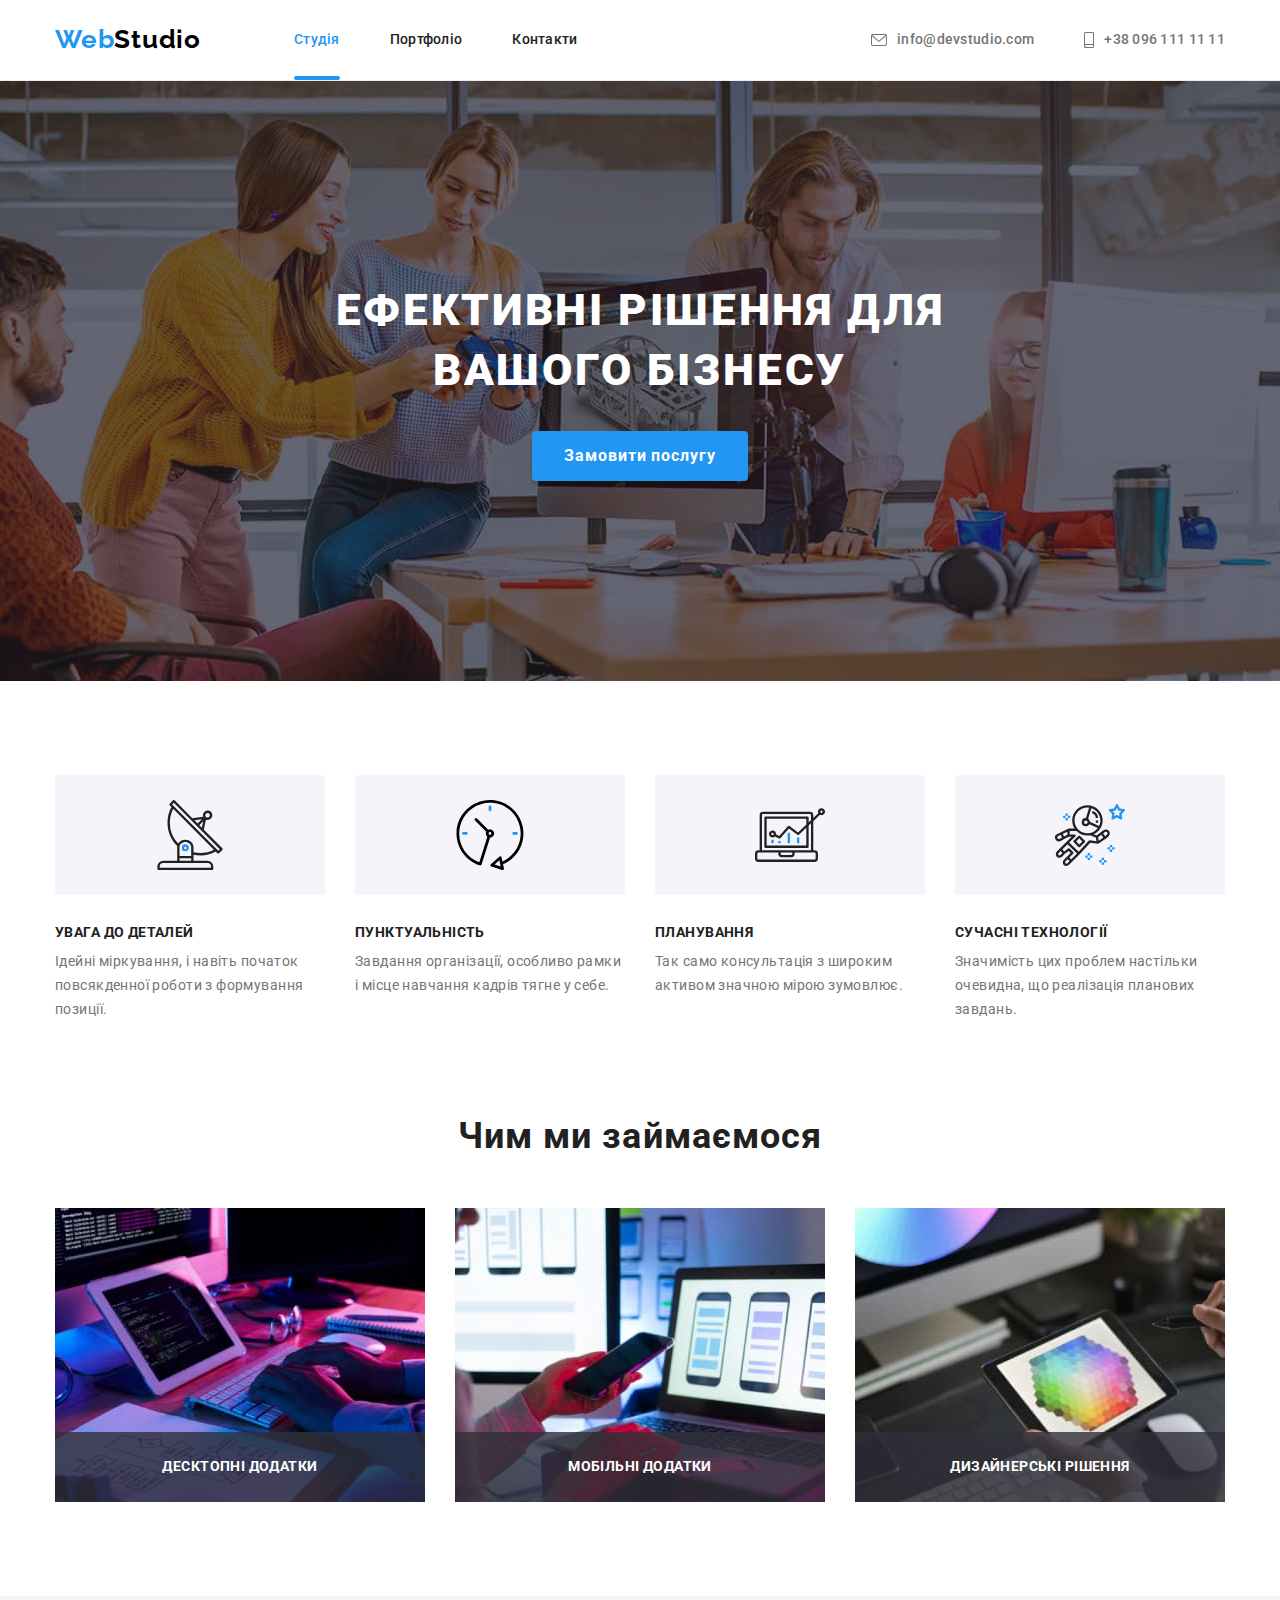
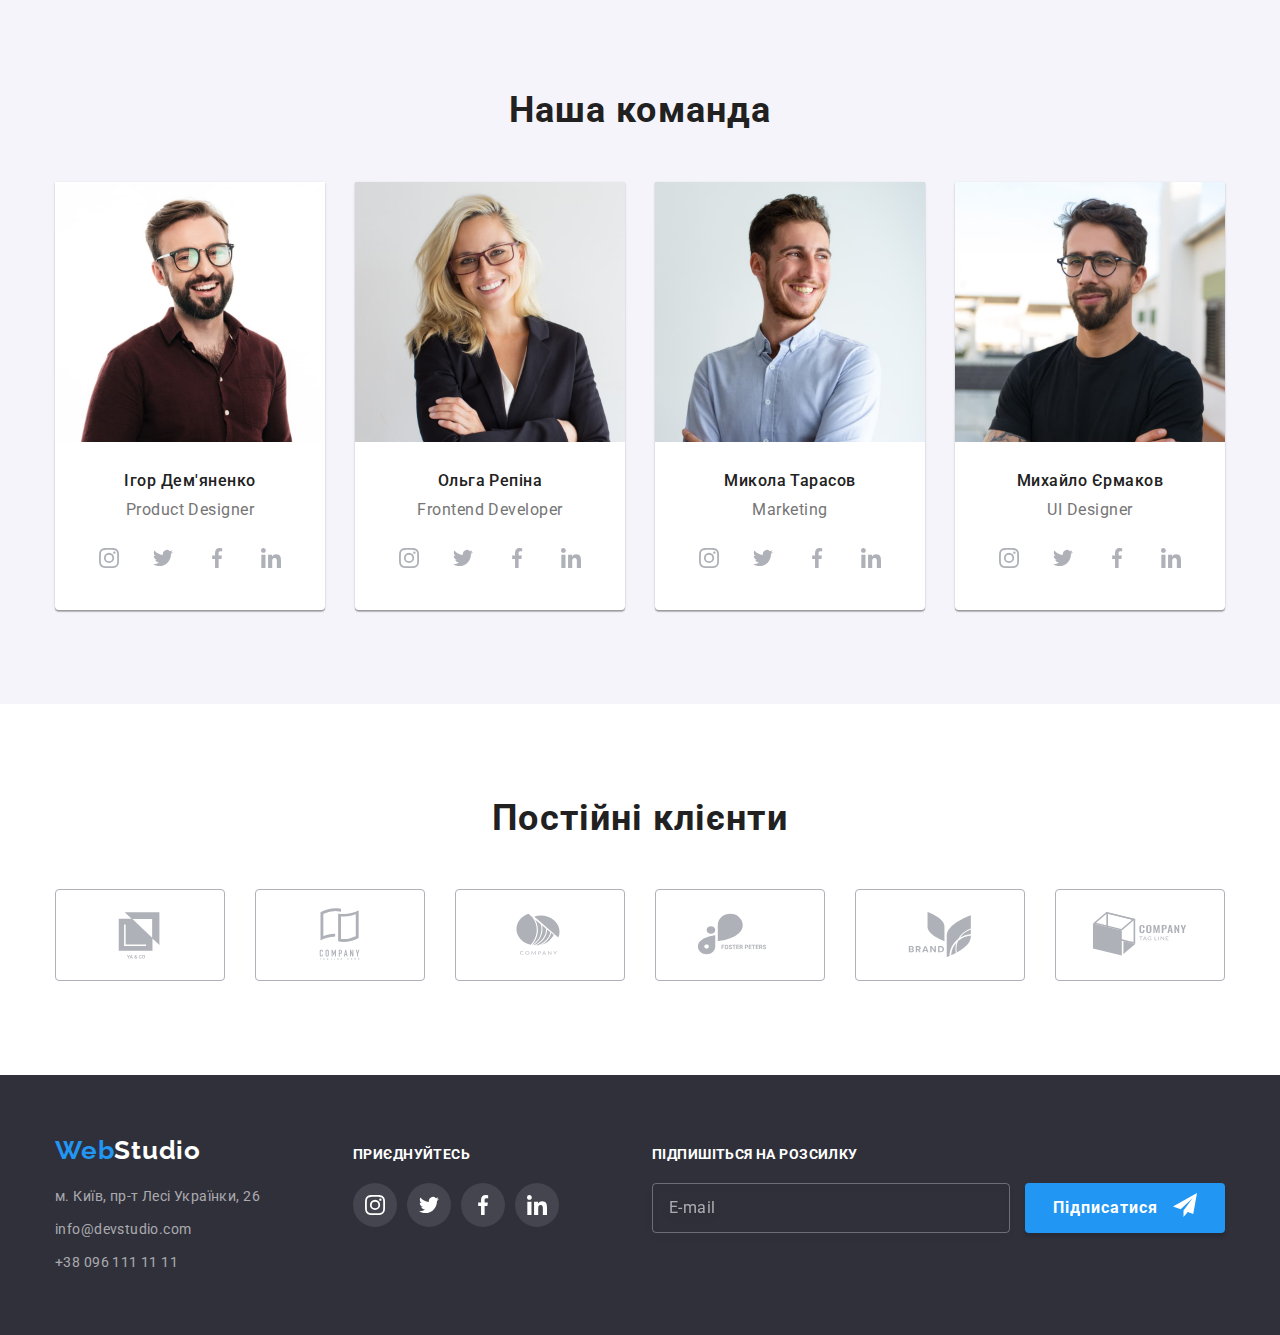
==== index.html @ 22331505 "Initial commit" ====
<!DOCTYPE html>
<html lang="uk">
  <head>
    <meta charset="UTF-8" />
    <meta http-equiv="X-UA-Compatible" content="IE=edge" />
    <meta name="viewport" content="width=device-width, initial-scale=1.0" />
    <meta name="dedescription" content="Разработка сайтов любой сложности"/>
    <title> WebStudio </title>
    <link rel="preconnect" href="https://fonts.googleapis.com">
    <link rel="preconnect" href="https://fonts.gstatic.com" crossorigin>
    <link href="https://fonts.googleapis.com/css2?family=Raleway:wght@700&family=Roboto:wght@400;500;700;900&display=swap"
        rel="stylesheet">
    <link rel="stylesheet" href="https://cdnjs.cloudflare.com/ajax/libs/modern-normalize/1.1.0/modern-normalize.min.css">    
    <link href="./css/main.min.css" rel="stylesheet"/>
  </head>
  <body>
    
    <!--Шапка-->

    <header class="header">
        <div class="container container__header">
            <nav>
                <!--Лого-->

                <a class="logo" href="index.html" lang="en"> <span class="logo__accent">Web</span>Studio</a>

                <!--Основная навигация-->

                <ul class="site-nav">
                    <li class="site-nav__item">                        
                        <a class="site-nav__link site-nav__link--current" href="index.html">Студія</a>                    
                    </li>
                    <li class="site-nav__item"><a class="site-nav__link" href="./portfolio.html">Портфоліо</a></li>
                    <li class="site-nav__item"><a class="site-nav__link" href="#contacts">Контакти</a></li>
                </ul>
            </nav>

            <!--Блок контактов-->

            <ul class="contact-nav">
                <li class="contact-nav__item">                    
                    <a class="contact-nav__link" href="mailto:info@devstudio.com" lang="en">
                        <svg class="contact-nav__icon" width="16" height="12">
                            <use href="./img/svg/icons.svg#envelope"></use>
                        </svg>
                        <svg class="contact-nav__icon contact-nav__icon--hidden" width="16" height="12">
                            <use href="./img/svg/icons.svg#envelope"></use>
                        </svg>
                        info@devstudio.com
                    </a>
                </li>
                <li class="contact-nav__item">                    
                    <a class="contact-nav__link" href="tel:+380961111111">
                        <svg class="contact-nav__icon" width="10" height="16">
                            <use href="./img/svg/icons.svg#smartphone"></use>
                        </svg>
                        <svg class="contact-nav__icon contact-nav__icon--hidden" width="10" height="16">
                            <use href="./img/svg/icons.svg#smartphone"></use>
                        </svg>+38 096 111 11 11
                    </a>
                </li>
            </ul>
        </div>           
    </header>

        <!--Основной контент-->

    <main>

        <!--Герой-->

        <section class="section hero">
            <div class="container">
                <h1 class="hero__title">Ефективні рішення для вашого бізнесу</h1>
                <button class="button hero__button" type="button" data-modal-open>Замовити послугу</button>
            </div>
            <div class="backdrop backdrop--hidden" data-modal>
                <div class="modal">
                    <button class="button modal-close-button" type="button" width="11" height="11" data-modal-close>
                        <svg  height="11">
                            <use href="./img/svg/icons.svg#close"></use>
                        </svg>
                    </button>

                     <!-- Форма обратной связи -->

                    <form class="call-back-form">
                        <b class="call-back-form__title">Залиште свої дані, ми вам передзвонимо</b>
                        <label class="call-back-form__label" for="name">Ім'я</label>
                        <div class="call-back-form__field">
                            <input class="call-back-form__input" type="text" name="name" id="name" placeholder=" " autofocus>
                            <svg class="call-back-form__icon" width="18" height="18">
                                <use href="./img/svg/icons.svg#person">
                                </use>
                            </svg>
                        </div>
                        <label class="call-back-form__label" for="phone">Телефон</label>
                        <div class="call-back-form__field">
                            <input class="call-back-form__input" type="tel" name="phone" id="phone" placeholder=" ">
                            <svg class="call-back-form__icon" width="18" height="18">
                                <use href="./img/svg/icons.svg#phone">
                                </use>
                            </svg>
                        </div>
                        <label class="call-back-form__label" for="email">Пошта</label>
                        <div class="call-back-form__field">
                            <input class="call-back-form__input" type="email" name="email" id="email" placeholder=" ">
                            <svg class="call-back-form__icon" width="18" height="18">
                                <use href="./img/svg/icons.svg#email">
                                </use>
                            </svg>
                        </div>
                        <label class="call-back-form__label" for="comment">Коментар</label>
                        <textarea class="call-back-form__input call-back-form__input--comment" name="comment" id="comment" rows="8" placeholder="Введіть текст"></textarea>                                                    
                        <label class="checkbox" for="agree">
                            <input class="checkbox__input--hidden visually-hidden" type="checkbox" name="agree" id="agree" value="agree">
                            <span class="checkbox__input">
                                <svg class="checkbox__icon" width="16" height="15">
                                    <use href="./img/svg/icons.svg#check"></use>
                                </svg>
                            </span>
                            <span>Погоджуюся з розсилкою та приймаю <a class="checkbox__link" href="">Умови договору</a> </span>
                        </label>
                        <button class="button hero__button" type="submit">
                            Відправити
                        </button>
                    </form>                    
                </div>
            </div>
        </section>      

        <!--Особенности-->       
        
        <section class="section">
            <div class="container">
                <h2 class="visually-hidden">Особливості</h2>
                <ul class="differences">                    
                    <li class="differences__item">
                        <div class="differences__icon-box">
                            <svg class="differences__icon" width="70" height="70">
                                <use href="./img/svg/icons.svg#antenna"></use>
                            </svg>
                        </div>
                        <h3 class="differences__title">УВАГА ДО ДЕТАЛЕЙ</h3>
                        <p class="differences__text">Ідейні міркування, і навіть початок повсякденної роботи з формування позиції.</p>
                    </li>                    
                    <li class="differences__item"> 
                        <div class="differences__icon-box">
                            <svg class="differences__icon" width="70" height="70">
                                <use href="./img/svg/icons.svg#clock"></use>
                            </svg>
                        </div>
                        <h3 class="differences__title">ПУНКТУАЛЬНІСТЬ</h3>
                        <p class="differences__text">Завдання організації, особливо рамки і місце навчання кадрів тягне у себе.</p>
                    </li>                    
                    <li class="differences__item">
                        <div class="differences__icon-box">
                            <svg class="differences__icon" width="70" height="70">
                                <use href="./img/svg/icons.svg#diagram"></use>
                            </svg>
                        </div>
                        <h3 class="differences__title">ПЛАНУВАННЯ</h3>
                        <p class="differences__text">Так само консультація з широким активом значною мірою зумовлює.</p>
                    </li>                    
                    <li class="differences__item">
                        <div class="differences__icon-box">
                            <svg class="differences__icon" width="70" height="70">
                                <use href="./img/svg/icons.svg#astronaut"></use>
                            </svg>
                        </div>
                        <h3 class="differences__title">СУЧАСНІ ТЕХНОЛОГІЇ</h3>
                        <p class="differences__text">Значимість цих проблем настільки очевидна, що реалізація планових завдань.</p>
                     </li>
                </ul>
            </div>
        </section>

            <!--Чем занимаемся-->

        <section class="section section--no-padding-top">
            <div class="container">
                <h2 class="section__title">Чим ми займаємося</h2>
                <ul class="activity">
                    <li class="activity__item">
                        <div class="activity__thumb">
                            <h3 class="activity__text">Десктопні додатки</h3>
                        </div>
                        <img src="./img/img_1.jpg" alt="Програмування на планшеті">
                    </li>
                    <li class="activity__item">
                        <div class="activity__thumb">
                            <h3 class="activity__text">Мобільні додатки</h3>
                        </div>
                        <img src="./img/img_2.jpg" alt="Телефон у руці на фоні планшета">
                    </li>
                    <li class="activity__item">
                        <div class="activity__thumb">
                            <h3 class="activity__text">Дизайнерські рішення</h3>
                        </div>
                        <img src="./img/img_3.jpg" alt="Планшет у руках з кольоровою палітрою на екрані">
                     </li>                    
                </ul>
            </div>            
        </section>

        <!--Наша команда--> 

        <section class="section section--main-bg-color">
            <div class="container">
                <h2 class="section__title">Наша команда</h2>
                <ul class="team">
                        <li class="team__card">
                            <img src="./img/product_designer.jpg"
                                alt="Молодой, улыбающийся парень в темнокрасной рубашке с бородой и в очках">
                            <div class="team__content">
                                <h3 class="team__title">Ігор Дем'яненко</h2>
                                    <p class="team__text" lang="en">Product Designer</p>
                                    <ul class="social-links">
                                        <li class="social-links__item">
                                            <a class="social-links__link" href="https://www.instagram.com/"
                                                rel="noopener noreferrer nofollow" target="_blank">
                                                <svg class="social-links__icon" width="20" height="20">
                                                    <use href="./img/svg/icons.svg#instagram"></use>
                                                </svg>
                                            </a>
                                        </li>
                                        <li class="social-links__item">
                                            <a class="social-links__link" href="https://www.twitter.com/" rel="noopener noreferrer nofollow"
                                                target="_blank">
                                                <svg class="social-links__icon" width="20" height="20">
                                                    <use href="./img/svg/icons.svg#twitter"></use>
                                                </svg>
                                            </a>
                                        </li>
                                        <li class="social-links__item">
                                            <a class="social-links__link" href="https://www.facebook.com/"
                                                rel="noopener noreferrer nofollow" target="_blank">
                                                <svg class="social-links__icon" width="20" height="20">
                                                    <use href="./img/svg/icons.svg#facebook"></use>
                                                </svg>
                                            </a>
                                        </li>
                                        <li class="social-links__item">
                                            <a class="social-links__link" href="https://www.linkedin.com/"
                                                rel="noopener noreferrer nofollow" target="_blank">
                                                <svg class="social-links__icon" width="20" height="20">
                                                    <use href="./img/svg/icons.svg#linkedin"></use>
                                                </svg>
                                            </a>
                                        </li>
                                    </ul>
                            </div>
                        </li>
                    
                        <li class="team__card">
                            <img src="./img/frontend_developer.jpg"
                                alt="Молодоая, улыбающияся девушка блондинка в черном пиджаке и в очках">
                            <div class="team__content">
                                <h3 class="team__title">Ольга Репіна</h2>
                                    <p class="team__text" lang="en">Frontend Developer</p>
                                    <ul class="social-links">
                                        <li class="social-links__item">
                                            <a class="social-links__link" href="https://www.instagram.com/"
                                                rel="noopener noreferrer nofollow" target="_blank">
                                                <svg class="social-links__icon" width="20" height="20">
                                                    <use href="./img/svg/icons.svg#instagram"></use>
                                                </svg>
                                            </a>
                                        </li>
                                        <li class="social-links__item">
                                            <a class="social-links__link" href="https://www.twitter.com/" rel="noopener noreferrer nofollow"
                                                target="_blank">
                                                <svg class="social-links__icon" width="20" height="20">
                                                    <use href="./img/svg/icons.svg#twitter"></use>
                                                </svg>
                                            </a>
                                        </li>
                                        <li class="social-links__item">
                                            <a class="social-links__link" href="https://www.facebook.com/"
                                                rel="noopener noreferrer nofollow" target="_blank">
                                                <svg class="social-links__icon" width="20" height="20">
                                                    <use href="./img/svg/icons.svg#facebook"></use>
                                                </svg>
                                            </a>
                                        </li>
                                        <li class="social-links__item">
                                            <a class="social-links__link" href="https://www.linkedin.com/"
                                                rel="noopener noreferrer nofollow" target="_blank">
                                                <svg class="social-links__icon" width="20" height="20">
                                                    <use href="./img/svg/icons.svg#linkedin"></use>
                                                </svg>
                                            </a>
                                        </li>
                                    </ul>
                            </div>
                        </li>
                    
                        <li class="team__card">
                            <img src="./img/marketing.jpg" alt="Молодой, улыбающийся парень в белой рубашке">
                            <div class="team__content">
                                <h3 class="team__title">Микола Тарасов</h2>
                                    <p class="team__text" lang="en">Marketing</p>
                                    <ul class="social-links">
                                        <li class="social-links__item">
                                            <a class="social-links__link" href="https://www.instagram.com/"
                                                rel="noopener noreferrer nofollow" target="_blank">
                                                <svg class="social-links__icon" width="20" height="20">
                                                    <use href="./img/svg/icons.svg#instagram"></use>
                                                </svg>
                                            </a>
                                        </li>
                                        <li class="social-links__item">
                                            <a class="social-links__link" href="https://www.twitter.com/" rel="noopener noreferrer nofollow"
                                                target="_blank">
                                                <svg class="social-links__icon" width="20" height="20">
                                                    <use href="./img/svg/icons.svg#twitter"></use>
                                                </svg>
                                            </a>
                                        </li>
                                        <li class="social-links__item">
                                            <a class="social-links__link" href="https://www.facebook.com/"
                                                rel="noopener noreferrer nofollow" target="_blank">
                                                <svg class="social-links__icon" width="20" height="20">
                                                    <use href="./img/svg/icons.svg#facebook"></use>
                                                </svg>
                                            </a>
                                        </li>
                                        <li class="social-links__item">
                                            <a class="social-links__link" href="https://www.linkedin.com/"
                                                rel="noopener noreferrer nofollow" target="_blank">
                                                <svg class="social-links__icon" width="20" height="20">
                                                    <use href="./img/svg/icons.svg#linkedin"></use>
                                                </svg>
                                            </a>
                                        </li>
                                    </ul>
                            </div>
                        </li>
                    
                        <li class="team__card">
                            <img src="./img/ui_designer.jpg" alt="Молодой парень в черной футболке с бородой и в очках">
                            <div class="team__content">
                                <h3 class="team__title">Михайло Єрмаков</h2>
                                    <p class="team__text" lang="en">UI Designer</p>
                                    <ul class="social-links">
                                        <li class="social-links__item">
                                            <a class="social-links__link" href="https://www.instagram.com/"
                                                rel="noopener noreferrer nofollow" target="_blank">
                                                <svg class="social-links__icon" width="20" height="20">
                                                    <use href="./img/svg/icons.svg#instagram"></use>
                                                </svg>
                                            </a>
                                        </li>
                                        <li class="social-links__item">
                                            <a class="social-links__link" href="https://www.twitter.com/" rel="noopener noreferrer nofollow"
                                                target="_blank">
                                                <svg class="social-links__icon" width="20" height="20">
                                                    <use href="./img/svg/icons.svg#twitter"></use>
                                                </svg>
                                            </a>
                                        </li>
                                        <li class="social-links__item">
                                            <a class="social-links__link" href="https://www.facebook.com/"
                                                rel="noopener noreferrer nofollow" target="_blank">
                                                <svg class="social-links__icon" width="20" height="20">
                                                    <use href="./img/svg/icons.svg#facebook"></use>
                                                </svg>
                                            </a>
                                        </li>
                                        <li class="social-links__item">
                                            <a class="social-links__link" href="https://www.linkedin.com/"
                                                rel="noopener noreferrer nofollow" target="_blank">
                                                <svg class="social-links__icon" width="20" height="20">
                                                    <use href="./img/svg/icons.svg#linkedin"></use>
                                                </svg>
                                            </a>
                                        </li>
                                    </ul>
                            </div>
                        </li>
                    </ul>                               
            </div>            
        </section>
    </main>

    <!-- Постоянные клиенты -->

    <section class="section">
        <div class="container">
            <h2 class="section__title">Постійні клієнти</h2>
            <ul class="customers">
                    <li class="customers__item">
                        <a class="customers__link" href="https://www.google.com" rel="noopener noreferrer nofollow" target="_blank">
                            <svg class="customers__logo">
                                <use href="./img/svg/icons.svg#client-logo-1"></use>
                            </svg>
                        </a>
                    </li>
                    <li class="customers__item">
                        <a class="customers__link" href="https://www.google.com" rel="noopener noreferrer nofollow" target="_blank">
                            <svg class="customers__logo">
                                <use href="./img/svg/icons.svg#client-logo-2"></use>
                            </svg>
                        </a>
                    </li>
                    <li class="customers__item">
                        <a class="customers__link" href="https://www.google.com" rel="noopener noreferrer nofollow" target="_blank">
                            <svg class="customers__logo">
                                <use href="./img/svg/icons.svg#client-logo-3"></use>
                            </svg>
                        </a>
                    </li>
                    <li class="customers__item">
                        <a class="customers__link" href="https://www.google.com" rel="noopener noreferrer nofollow" target="_blank">
                            <svg class="customers__logo">
                                <use href="./img/svg/icons.svg#client-logo-4"></use>
                            </svg>
                        </a>
                    </li>
                    <li class="customers__item">
                        <a class="customers__link" href="https://www.google.com" rel="noopener noreferrer nofollow" target="_blank">
                            <svg class="customers__logo">
                                <use href="./img/svg/icons.svg#client-logo-5"></use>
                            </svg>
                        </a>
                    </li>
                    <li class="customers__item">
                        <a class="customers__link" href="https://www.google.com" rel="noopener noreferrer nofollow" target="_blank">
                            <svg class="customers__logo">
                                <use href="./img/svg/icons.svg#client-logo-6"></use>
                            </svg>
                        </a>
                    </li>
                </ul>            
        </div>
    </section>

        <!--Подвал-->

    <footer class="footer">
        <div class="container container__footer">
            <div class="footer__contacts">
                <!--Лого-->
    
                <a class="logo logo--for-footer" href="index.html"><span class="logo__accent">Web</span>Studio</a>
    
                <!--Контакты-->
    
                <address class="adress">
                    <ul id="contacts" class="adress__list">
                        <li class="adress__item"><a class="adress__text" href="https://goo.gl/maps/bL18XimWbJK8uWrq5"
                                rel="noopener noreferrer nofollow" target="_blank">м. Київ, пр-т Лесі Українки, 26</a></li>
                        <li class="adress__item"><a class="adress__text"
                                href="mailto:info@devstudio.com">info@devstudio.com</a></li>
                        <li class="adress__item"><a class="adress__text" href="tel:+380961111111">+38 096 111 11 11</a>
                        </li>
                    </ul>
                </address>
            </div>
            <div class="join">
                <h3 class="join__title">приєднуйтесь</h3>                
                <ul class="social-links social-links--for-footer">
                    <li class="social-links__item social-links__item--for-footer">
                        <a class="social-links__link social-links__link--for-footer" href="https://www.instagram.com/"
                            rel="noopener noreferrer nofollow" target="_blank">
                            <svg class="social-links__icon social-links__icon--for-footer" width="20" height="20">
                                <use href="./img/svg/icons.svg#instagram"></use>
                            </svg>
                        </a>
                    </li>
                    <li class="social-links__item social-links__item--for-footer">
                        <a class="social-links__link social-links__link--for-footer" href="https://www.twitter.com/"
                            rel="noopener noreferrer nofollow" target="_blank">
                            <svg class="social-links__icon social-links__icon--for-footer" width="20" height="20">
                                <use href="./img/svg/icons.svg#twitter"></use>
                            </svg>
                        </a>
                    </li>
                    <li class="social-links__item social-links__item--for-footer">
                        <a class="social-links__link social-links__link--for-footer" href="https://www.facebook.com/"
                            rel="noopener noreferrer nofollow" target="_blank">
                            <svg class="social-links__icon social-links__icon--for-footer" width="20" height="20">
                                <use href="./img/svg/icons.svg#facebook"></use>
                            </svg>
                        </a>
                    </li>
                    <li class="social-links__item social-links__item--for-footer">
                        <a class="social-links__link social-links__link--for-footer" href="https://www.linkedin.com/"
                            rel="noopener noreferrer nofollow" target="_blank">
                            <svg class="social-links__icon social-links__icon--for-footer" width="20" height="20">
                                <use href="./img/svg/icons.svg#linkedin"></use>
                            </svg>
                        </a>
                    </li>
                </ul>
            </div>
            <div class="subscription">
                <form class="subscription__form">
                    <label class="subscription__label" for="subscription-email">
                        <h3 class="subscription__title">Підпишіться на розсилку</h3>
                    </label>
                    <input class="subscription__input" type="email" name="subscription-email" id="subscription-email"
                        placeholder="E-mail">
                    <button class="button subscription__button" type="submit">                      
                        Підписатися
                        <svg class="subscription__button__icon" width="24" height="24">
                            <use href="./img/svg/icons.svg#send"></use>
                        </svg>
                        <svg class="subscription__button__icon subscription__button__icon--hidden" width="24" height="24">
                            <use href="./img/svg/icons.svg#send"></use>
                        </svg>
                    </button>
                </form>
            </div>
        </div>
    </footer>
    <script src="./js/modal.js"></script>
  </body>
</html>
---- css/main.min.css ----
.visually-hidden{position:absolute;width:1px;height:1px;margin:-1px;border:0;padding:0;white-space:nowrap;-webkit-clip-path:inset(100%);clip-path:inset(100%);clip:rect(0 0 0 0);overflow:hidden}ul{margin:0;padding:0;list-style:none}a{text-decoration:none}h1,h2,h3,p{margin:0}img{display:block;max-width:100%;height:auto}body{color:#757575;background-color:#fff;font-family:"Roboto","Helvetica","Arial",sans-serif;font-size:14px}.container{margin-left:auto;margin-right:auto;padding-left:15px;padding-right:15px;width:1200px}.container__header{display:-webkit-box;display:-ms-flexbox;display:flex;-webkit-box-align:center;-ms-flex-align:center;align-items:center}.container__footer{display:-webkit-box;display:-ms-flexbox;display:flex;-webkit-box-align:baseline;-ms-flex-align:baseline;align-items:baseline}.section{max-width:1600px;margin-left:auto;margin-right:auto;padding-top:94px;padding-bottom:94px}.section--no-padding-top{padding-top:0px}.section--main-bg-color{background-color:#f5f4fa}.section__title{color:#212121;font-weight:700;font-size:36px;line-height:1.16;letter-spacing:.03em;text-align:center;margin-bottom:50px}.logo{display:block;padding-top:24px;padding-bottom:25px;color:#000;font-family:"Raleway";font-weight:700;font-size:26px;line-height:1.19;letter-spacing:.03em;text-decoration:none}.logo__accent{color:#2196f3}.logo--for-footer{color:#fff;line-height:normal;padding-top:0px;padding-bottom:0px}.social-links{display:-webkit-box;display:-ms-flexbox;display:flex;-webkit-box-align:center;-ms-flex-align:center;align-items:center;-webkit-box-pack:center;-ms-flex-pack:center;justify-content:center}.social-links--for-footer{margin-top:20px;padding:0}.social-links__item:not(:last-child){margin-right:10px}.social-links__link{display:-webkit-box;display:-ms-flexbox;display:flex;-webkit-box-align:center;-ms-flex-align:center;align-items:center;-webkit-box-pack:center;-ms-flex-pack:center;justify-content:center;width:44px;height:44px;border-radius:50%;color:#afb1b8;-webkit-transition-property:color,background-color;transition-property:color,background-color;-webkit-transition-duration:250ms;transition-duration:250ms;-webkit-transition-timing-function:cubic-bezier(0.4, 0, 0.2, 1);transition-timing-function:cubic-bezier(0.4, 0, 0.2, 1)}.social-links__link:hover,.social-links__link:focus{color:#fff;background-color:#2196f3}.social-links__link--for-footer{background-color:rgba(255,255,255,.1);color:#fff}.social-links__icon{fill:currentColor}.header{border-bottom:1px solid #ececec}nav{display:-webkit-box;display:-ms-flexbox;display:flex;-webkit-box-align:center;-ms-flex-align:center;align-items:center}.site-nav{display:-webkit-box;display:-ms-flexbox;display:flex;list-style:none;padding:0px;margin-top:0px;margin-right:0px;margin-bottom:0px;margin-left:93px}.site-nav__item:not(:last-child){margin-right:50px}.site-nav__link{display:block;position:relative;padding:32px 0px;color:#212121;font-weight:500;line-height:1.14;letter-spacing:.02em;text-decoration:none;-webkit-transition-property:color;transition-property:color;-webkit-transition-duration:250ms;transition-duration:250ms;-webkit-transition-timing-function:cubic-bezier(0.4, 0, 0.2, 1);transition-timing-function:cubic-bezier(0.4, 0, 0.2, 1)}.site-nav__link::after{content:"";position:absolute;right:0;bottom:0;width:100%;height:4px;background-color:#2196f3;border-radius:2px;-webkit-transform:scaleX(0);transform:scaleX(0);-webkit-transform-origin:right;transform-origin:right;-webkit-transition-property:-webkit-transform;transition-property:-webkit-transform;transition-property:transform;transition-property:transform, -webkit-transform;-webkit-transition-duration:250ms;transition-duration:250ms;-webkit-transition-timing-function:cubic-bezier(0.4, 0, 0.2, 1);transition-timing-function:cubic-bezier(0.4, 0, 0.2, 1)}.site-nav__link:hover:after,.site-nav__link:focus:after{-webkit-transform:scaleX(1);transform:scaleX(1);-webkit-transform-origin:left;transform-origin:left}.site-nav__link:hover,.site-nav__link:focus{color:#2196f3}.site-nav__link--current{color:#2196f3}.site-nav__link--current::after{-webkit-transform:scaleX(1);transform:scaleX(1)}.contact-nav{display:-webkit-box;display:-ms-flexbox;display:flex;-webkit-box-align:center;-ms-flex-align:center;align-items:center;margin-left:auto;list-style:none}.contact-nav__item{display:-webkit-box;display:-ms-flexbox;display:flex;-webkit-box-align:center;-ms-flex-align:center;align-items:center}.contact-nav__item:not(:last-child){margin-right:50px}.contact-nav__icon{display:block;margin-right:10px;fill:currentColor;-webkit-transition-property:-webkit-transform;transition-property:-webkit-transform;transition-property:transform;transition-property:transform, -webkit-transform;-webkit-transition-duration:250ms;transition-duration:250ms;-webkit-transition-timing-function:cubic-bezier(0.4, 0, 0.2, 1);transition-timing-function:cubic-bezier(0.4, 0, 0.2, 1)}.contact-nav__icon--hidden{position:absolute;-webkit-transform:translateY(30px);transform:translateY(30px)}.contact-nav__link{position:relative;overflow:hidden;display:-webkit-box;display:-ms-flexbox;display:flex;-webkit-box-align:center;-ms-flex-align:center;align-items:center;color:#757575;font-weight:500;line-height:1.14;letter-spacing:.02em;text-decoration:none;-webkit-transition-property:color;transition-property:color;-webkit-transition-duration:250ms;transition-duration:250ms;-webkit-transition-timing-function:cubic-bezier(0.4, 0, 0.2, 1);transition-timing-function:cubic-bezier(0.4, 0, 0.2, 1)}.contact-nav__link:hover,.contact-nav__link:focus{color:#2196f3}.contact-nav__link:hover .contact-nav__icon,.contact-nav__link :focus .contact-nav__icon{-webkit-transform:translateY(-30px);transform:translateY(-30px)}.contact-nav__link:hover .contact-nav__icon--hidden,.contact-nav__link:focus .contact-nav__icon--hidden{-webkit-transform:translateY(0);transform:translateY(0)}.hero{background-color:#c4c4c4;background-image:-webkit-gradient(linear, left top, left bottom, from(rgba(47, 48, 58, 0.4)), to(rgba(47, 48, 58, 0.4))),url(../img/hero-img.jpg);background-image:linear-gradient(to bottom, rgba(47, 48, 58, 0.4), rgba(47, 48, 58, 0.4)),url(../img/hero-img.jpg);background-size:cover;background-position:center;background-repeat:no-repeat;letter-spacing:.06em;padding-top:200px;padding-bottom:200px;text-align:center}.hero__title{display:inline-block;margin-top:0px;margin-bottom:0px;margin-left:auto;margin-right:auto;width:696px;color:#fff;font-weight:900;font-size:44px;line-height:1.36;letter-spacing:.06em;text-transform:uppercase}.differences{display:-webkit-box;display:-ms-flexbox;display:flex;line-height:1.71;letter-spacing:.03em;margin-top:-30px;margin-left:-30px}.differences__item{-ms-flex-preferred-size:calc(25% - 30px);flex-basis:calc(25% - 30px);margin-left:30px;margin-top:30px}.differences__icon-box{display:-webkit-box;display:-ms-flexbox;display:flex;-webkit-box-align:center;-ms-flex-align:center;align-items:center;-webkit-box-pack:center;-ms-flex-pack:center;justify-content:center;background:#f5f4fa;border-radius:4px;height:120px;margin-bottom:30px}.differences__title{color:#212121;font-weight:700;font-size:14px;line-height:1.14;letter-spacing:.03em;text-transform:uppercase}.differences__text{margin-top:10px}.activity{display:-webkit-box;display:-ms-flexbox;display:flex;margin-top:-30px;margin-left:-30px}.activity__item{position:relative;-ms-flex-preferred-size:calc((100% - 60px)/3);flex-basis:calc((100% - 60px)/3);margin-left:30px;margin-top:30px}.activity__thumb{display:-webkit-box;display:-ms-flexbox;display:flex;-webkit-box-align:center;-ms-flex-align:center;align-items:center;-webkit-box-pack:center;-ms-flex-pack:center;justify-content:center;position:absolute;bottom:0px;width:100%;height:70px;background-color:rgba(47,48,58,.8)}.activity__text{color:#fff;font-size:14px;font-weight:700;line-height:1.14;letter-spacing:.03em;text-transform:uppercase}.team{display:-webkit-box;display:-ms-flexbox;display:flex;margin-top:-30px;margin-left:-30px;font-size:16px;line-height:1.18;letter-spacing:.03em;text-align:center}.team__card{-ms-flex-preferred-size:calc(25% - 30px);flex-basis:calc(25% - 30px);margin-top:30px;margin-left:30px;background-color:#fff;-webkit-box-shadow:0px 1px 3px rgba(0,0,0,.12),0px 1px 1px rgba(0,0,0,.14),0px 2px 1px rgba(0,0,0,.2);box-shadow:0px 1px 3px rgba(0,0,0,.12),0px 1px 1px rgba(0,0,0,.14),0px 2px 1px rgba(0,0,0,.2);border-radius:0px 0px 4px 4px}.team__content{padding-top:30px;padding-bottom:30px}.team__title{font-weight:500;font-size:16px;line-height:1.18;letter-spacing:.03em;color:#212121}.team__text{margin-top:10px;margin-bottom:16px}.customers{display:-webkit-box;display:-ms-flexbox;display:flex;margin-top:-30px;margin-left:-30px}.customers__item{-ms-flex-preferred-size:calc(16.6666666667% - 30px);flex-basis:calc(16.6666666667% - 30px);margin-top:30px;margin-left:30px;height:92px}.customers__link{display:-webkit-box;display:-ms-flexbox;display:flex;-webkit-box-align:center;-ms-flex-align:center;align-items:center;-webkit-box-pack:center;-ms-flex-pack:center;justify-content:center;width:100%;height:100%;border:1px solid #afb1b8;border-radius:4px;color:#afb1b8;-webkit-transition-property:color,border-color;transition-property:color,border-color;-webkit-transition-duration:250ms;transition-duration:250ms;-webkit-transition-timing-function:cubic-bezier(0.4, 0, 0.2, 1);transition-timing-function:cubic-bezier(0.4, 0, 0.2, 1)}.customers__link:hover,.customers__link:focus{color:#2196f3;border-color:#2196f3}.customers__logo{width:106px;height:60px;fill:currentColor}.footer{padding-top:60px;padding-bottom:60px;background-color:#2f303a}.footer__contacts{-webkit-box-flex:1;-ms-flex-positive:1;flex-grow:1}.adress{margin-top:20px}.adress__item:not(:first-child){margin-top:9px;margin-bottom:0px}.adress__text{margin-top:0px;margin-bottom:0px;font-style:normal;line-height:1.71;letter-spacing:.03em;color:rgba(255,255,255,.6);text-decoration:none;-webkit-transition-property:color;transition-property:color;-webkit-transition-duration:250ms;transition-duration:250ms;-webkit-transition-timing-function:cubic-bezier(0.4, 0, 0.2, 1);transition-timing-function:cubic-bezier(0.4, 0, 0.2, 1)}.adress__text:hover,.adress__text:focus{color:#fff}.join{margin-left:70px}.join__title{font-weight:700;font-size:14px;line-height:1.14;letter-spacing:.03em;text-transform:uppercase;color:#fff}.subscription{margin-left:93px}.subscription__title{margin-bottom:20px;font-weight:700;font-size:14px;line-height:1.14;letter-spacing:.03em;text-transform:uppercase;color:#fff}.subscription__input{display:inline-block;height:50px;width:358px;padding:15px 16px;background-color:rgba(0,0,0,0);color:#fff;border:1px solid rgba(255,255,255,.3);-webkit-filter:drop-shadow(0px 4px 4px rgba(0, 0, 0, 0.15));filter:drop-shadow(0px 4px 4px rgba(0, 0, 0, 0.15));border-radius:4px}.subscription__input::-webkit-input-placeholder{font-size:16px;line-height:1.25;-webkit-box-align:center;align-items:center;letter-spacing:.03em;color:rgba(255,255,255,.6)}.subscription__input::-moz-placeholder{font-size:16px;line-height:1.25;align-items:center;letter-spacing:.03em;color:rgba(255,255,255,.6)}.subscription__input:-ms-input-placeholder{font-size:16px;line-height:1.25;-ms-flex-align:center;align-items:center;letter-spacing:.03em;color:rgba(255,255,255,.6)}.subscription__input::-ms-input-placeholder{font-size:16px;line-height:1.25;-ms-flex-align:center;align-items:center;letter-spacing:.03em;color:rgba(255,255,255,.6)}.subscription__input::placeholder{font-size:16px;line-height:1.25;-webkit-box-align:center;-ms-flex-align:center;align-items:center;letter-spacing:.03em;color:rgba(255,255,255,.6)}.backdrop{position:fixed;top:0;left:0;width:100%;height:100%;z-index:2;background-color:rgba(0,0,0,.2);visibility:visible;opacity:1;scale:1;-webkit-transition-property:opacity,visibility,-webkit-transform;transition-property:opacity,visibility,-webkit-transform;transition-property:opacity,transform,visibility;transition-property:opacity,transform,visibility,-webkit-transform;-webkit-transition-duration:250ms;transition-duration:250ms;-webkit-transition-timing-function:cubic-bezier(0.4, 0, 0.2, 1);transition-timing-function:cubic-bezier(0.4, 0, 0.2, 1)}.backdrop--hidden{visibility:hidden;pointer-events:none;opacity:0;-webkit-transform:scale(1.5);transform:scale(1.5)}.modal{position:absolute;top:50%;left:50%;-webkit-transform:translate(-50%, -50%);transform:translate(-50%, -50%);width:528px;min-height:581px;padding:40px;background-color:#fff;-webkit-box-shadow:0px 1px 3px rgba(0,0,0,.12),0px 1px 1px rgba(0,0,0,.14),0px 2px 1px rgba(0,0,0,.2);box-shadow:0px 1px 3px rgba(0,0,0,.12),0px 1px 1px rgba(0,0,0,.14),0px 2px 1px rgba(0,0,0,.2);border-radius:4px}.call-back-form__title{display:inline-block;margin-bottom:12px;font-weight:700;font-size:20px;line-height:1.15;text-align:center;letter-spacing:.03em;color:#212121}.call-back-form__label{display:block;margin-bottom:4px;text-align:left;font-size:12px;line-height:1.16;letter-spacing:.01em;-webkit-transition-property:color;transition-property:color;-webkit-transition-duration:250ms;transition-duration:250ms;-webkit-transition-timing-function:cubic-bezier(0.4, 0, 0.2, 1);transition-timing-function:cubic-bezier(0.4, 0, 0.2, 1)}.call-back-form__field{position:relative;margin-bottom:10px}.call-back-form__input{display:block;padding:0 0 0 42px;height:40px;width:100%;border:1px solid rgba(33,33,33,.2);border-radius:4px;-webkit-transition-property:border-color;transition-property:border-color;-webkit-transition-duration:250ms;transition-duration:250ms;-webkit-transition-timing-function:cubic-bezier(0.4, 0, 0.2, 1);transition-timing-function:cubic-bezier(0.4, 0, 0.2, 1)}.call-back-form__input:hover,.call-back-form__input:focus{border-color:#2196f3}.call-back-form__icon{position:absolute;top:50%;left:12px;-webkit-transform:translateY(-50%);transform:translateY(-50%);-webkit-transition-property:fill,-webkit-transform;transition-property:fill,-webkit-transform;transition-property:fill,transform;transition-property:fill,transform,-webkit-transform;-webkit-transition-duration:250ms;transition-duration:250ms;-webkit-transition-timing-function:cubic-bezier(0.4, 0, 0.2, 1);transition-timing-function:cubic-bezier(0.4, 0, 0.2, 1)}.call-back-form__input:not(:-moz-placeholder-shown)+.call-back-form__icon{fill:#2196f3;transform:scale(1.2) translateY(-40%)}.call-back-form__input:not(:-ms-input-placeholder)+.call-back-form__icon{fill:#2196f3;transform:scale(1.2) translateY(-40%)}.call-back-form__input:hover+.call-back-form__icon,.call-back-form__input:focus+.call-back-form__icon,.call-back-form__input:not(:placeholder-shown)+.call-back-form__icon{fill:#2196f3;-webkit-transform:scale(1.2) translateY(-40%);transform:scale(1.2) translateY(-40%)}.call-back-form__input--comment{resize:none;height:auto;margin-bottom:20px;padding:12px 16px}.call-back-form-input--comment::-webkit-input-placeholder{font-weight:400;font-size:14px;line-height:1.14;letter-spacing:.01em;color:rgba(117,117,117,.5)}.call-back-form-input--comment::-moz-placeholder{font-weight:400;font-size:14px;line-height:1.14;letter-spacing:.01em;color:rgba(117,117,117,.5)}.call-back-form-input--comment:-ms-input-placeholder{font-weight:400;font-size:14px;line-height:1.14;letter-spacing:.01em;color:rgba(117,117,117,.5)}.call-back-form-input--comment::-ms-input-placeholder{font-weight:400;font-size:14px;line-height:1.14;letter-spacing:.01em;color:rgba(117,117,117,.5)}.call-back-form-input--comment::placeholder{font-weight:400;font-size:14px;line-height:1.14;letter-spacing:.01em;color:rgba(117,117,117,.5)}.checkbox{display:-webkit-box;display:-ms-flexbox;display:flex;-webkit-box-align:center;-ms-flex-align:center;align-items:center;-webkit-box-pack:center;-ms-flex-pack:center;justify-content:center;font-size:14px;line-height:1.71;letter-spacing:.03em}.checkbox__input{display:-webkit-box;display:-ms-flexbox;display:flex;-webkit-box-align:center;-ms-flex-align:center;align-items:center;-webkit-box-pack:center;-ms-flex-pack:center;justify-content:center;width:16px;height:15px;margin-right:7px;border-radius:2px;border:2px solid #212121;fill:none}.checkbox__input--hidden:focus+.checkbox__input{-webkit-box-shadow:0px 0px 0px 2px #2196f3;box-shadow:0px 0px 0px 2px #2196f3}.checkbox__input--hidden:checked+.checkbox__input{background-color:#2196f3;fill:#fff;border:none}.checkbox__link{font-size:14px;line-height:1.71;letter-spacing:.03em;color:#2196f3}.filter__list{display:-webkit-box;display:-ms-flexbox;display:flex;-webkit-box-align:center;-ms-flex-align:center;align-items:center;-webkit-box-pack:center;-ms-flex-pack:center;justify-content:center;margin-bottom:50px}.filter__item:not(:last-child){margin-right:8px}.gallery{display:-webkit-box;display:-ms-flexbox;display:flex;-ms-flex-wrap:wrap;flex-wrap:wrap;margin-top:-30px;margin-left:-30px;font-size:16px;line-height:1.87}.gallery__card{-ms-flex-preferred-size:calc(33.3333333333% - 30px);flex-basis:calc(33.3333333333% - 30px);margin-top:30px;margin-left:30px}.gallery__link{display:block;text-decoration:none;color:currentColor;-webkit-transition-property:-webkit-box-shadow;transition-property:-webkit-box-shadow;transition-property:box-shadow;transition-property:box-shadow, -webkit-box-shadow;-webkit-transition-duration:250ms;transition-duration:250ms;-webkit-transition-timing-function:cubic-bezier(0.4, 0, 0.2, 1);transition-timing-function:cubic-bezier(0.4, 0, 0.2, 1)}.gallery__link:hover,.gallery__link:focus{-webkit-box-shadow:0px 1px 1px rgba(0,0,0,.12),0px 4px 4px rgba(0,0,0,.06),1px 4px 6px rgba(0,0,0,.16);box-shadow:0px 1px 1px rgba(0,0,0,.12),0px 4px 4px rgba(0,0,0,.06),1px 4px 6px rgba(0,0,0,.16)}.gallery__link:hover .gallery__overlay,.gallery__link:focus .gallery__overlay{-webkit-transform:translateY(0);transform:translateY(0)}.gallery__content{padding:20px 24px;border-left:1px solid #eee;border-right:1px solid #eee;border-bottom:1px solid #eee}.gallery__title{color:#212121;font-weight:700;font-size:18px;line-height:2;letter-spacing:.06em;margin-bottom:4px}.gallery__thumb{position:relative;overflow:hidden}.gallery__overlay{position:absolute;padding:63px 24px;width:100%;height:100%;background-color:rgba(33,150,243,.9);-webkit-transform:translateY(100%);transform:translateY(100%);-webkit-transition:250ms;transition:250ms;-webkit-transition-timing-function:cubic-bezier(0.4, 0, 0.2, 1);transition-timing-function:cubic-bezier(0.4, 0, 0.2, 1)}.gallery__text{font-style:normal;font-weight:400;font-size:18px;line-height:1.55;letter-spacing:.03em;color:#fff}.filter__button,.subscription__button,.hero__button,.modal-close-button{cursor:pointer;font-family:inherit;border:0px;border-radius:4px}.modal-close-button{display:-webkit-box;display:-ms-flexbox;display:flex;-webkit-box-align:center;-ms-flex-align:center;align-items:center;-webkit-box-pack:center;-ms-flex-pack:center;justify-content:center;position:absolute;top:8px;right:8px;width:30px;height:30px;border:1px solid rgba(0,0,0,.1);border-radius:50%;fill:#000;background-color:#fff;-webkit-transition-property:fill,-webkit-transform;transition-property:fill,-webkit-transform;transition-property:fill,transform;transition-property:fill,transform,-webkit-transform;-webkit-transition-duration:250ms;transition-duration:250ms;-webkit-transition-timing-function:cubic-bezier(0.4, 0, 0.2, 1);transition-timing-function:cubic-bezier(0.4, 0, 0.2, 1)}.modal-close-button:hover,.modal-close-button:focus{fill:#2196f3;-webkit-transform:rotate(180deg);transform:rotate(180deg)}.hero__button{display:block;min-width:200px;margin-top:30px;margin-left:auto;margin-right:auto;padding:10px 32px;font-size:16px;font-weight:700;line-height:1.87;letter-spacing:.06em;background-color:#2196f3;color:#fff;-webkit-box-shadow:0px 4px 4px rgba(0,0,0,.15);box-shadow:0px 4px 4px rgba(0,0,0,.15);-webkit-transition-property:background-color;transition-property:background-color;-webkit-transition-duration:250ms;transition-duration:250ms;-webkit-transition-timing-function:cubic-bezier(0.4, 0, 0.2, 1);transition-timing-function:cubic-bezier(0.4, 0, 0.2, 1)}.hero__button:hover,.hero__button:focus{background-color:#188ce8}.subscription__button{position:relative;overflow:hidden;width:200px;height:50px;margin-left:12px;padding:10px 28px;background-color:#2196f3;color:#fff;text-align:left;font-weight:700;font-size:16px;line-height:1.875;letter-spacing:.06em;-webkit-box-shadow:0px 4px 4px rgba(0,0,0,.15);box-shadow:0px 4px 4px rgba(0,0,0,.15);border-radius:4px;-webkit-transition-property:background-color;transition-property:background-color;-webkit-transition-duration:250ms;transition-duration:250ms;-webkit-transition-timing-function:cubic-bezier(0.4, 0, 0.2, 1);transition-timing-function:cubic-bezier(0.4, 0, 0.2, 1)}.subscription__button__icon{position:absolute;right:28px;fill:currentColor;-webkit-transition-property:-webkit-transform;transition-property:-webkit-transform;transition-property:transform;transition-property:transform, -webkit-transform;-webkit-transition-duration:250ms;transition-duration:250ms;-webkit-transition-timing-function:cubic-bezier(0.4, 0, 0.2, 1);transition-timing-function:cubic-bezier(0.4, 0, 0.2, 1)}.subscription__button__icon--hidden{-webkit-transform:translateY(200%);transform:translateY(200%)}.subscription__button:hover{background-color:#188ce8}.subscription__button:hover .subscription__button__icon,.subscription__button:focus .subscription__button__icon{-webkit-transform:translateY(-200%);transform:translateY(-200%)}.subscription__button:hover .subscription__button__icon--hidden,.subscription__button:focus .subscription__button__icon--hidden{-webkit-transform:translateY(0);transform:translateY(0)}.filter__button{font-weight:500;font-size:16px;line-height:1.62;padding-top:6px;padding-bottom:6px;padding-left:22px;padding-right:22px;-webkit-transition-property:color,background-color,-webkit-box-shadow;transition-property:color,background-color,-webkit-box-shadow;transition-property:box-shadow,color,background-color;transition-property:box-shadow,color,background-color,-webkit-box-shadow;-webkit-transition-duration:250ms;transition-duration:250ms;-webkit-transition-timing-function:cubic-bezier(0.4, 0, 0.2, 1);transition-timing-function:cubic-bezier(0.4, 0, 0.2, 1)}.filter__button:hover,.filter__button:focus{-webkit-box-shadow:0px 3px 1px rgba(0,0,0,.1),0px 1px 2px rgba(0,0,0,.08),0px 2px 2px rgba(0,0,0,.12);box-shadow:0px 3px 1px rgba(0,0,0,.1),0px 1px 2px rgba(0,0,0,.08),0px 2px 2px rgba(0,0,0,.12);color:#fff;background-color:#2196f3}/*# sourceMappingURL=main.min.css.map */
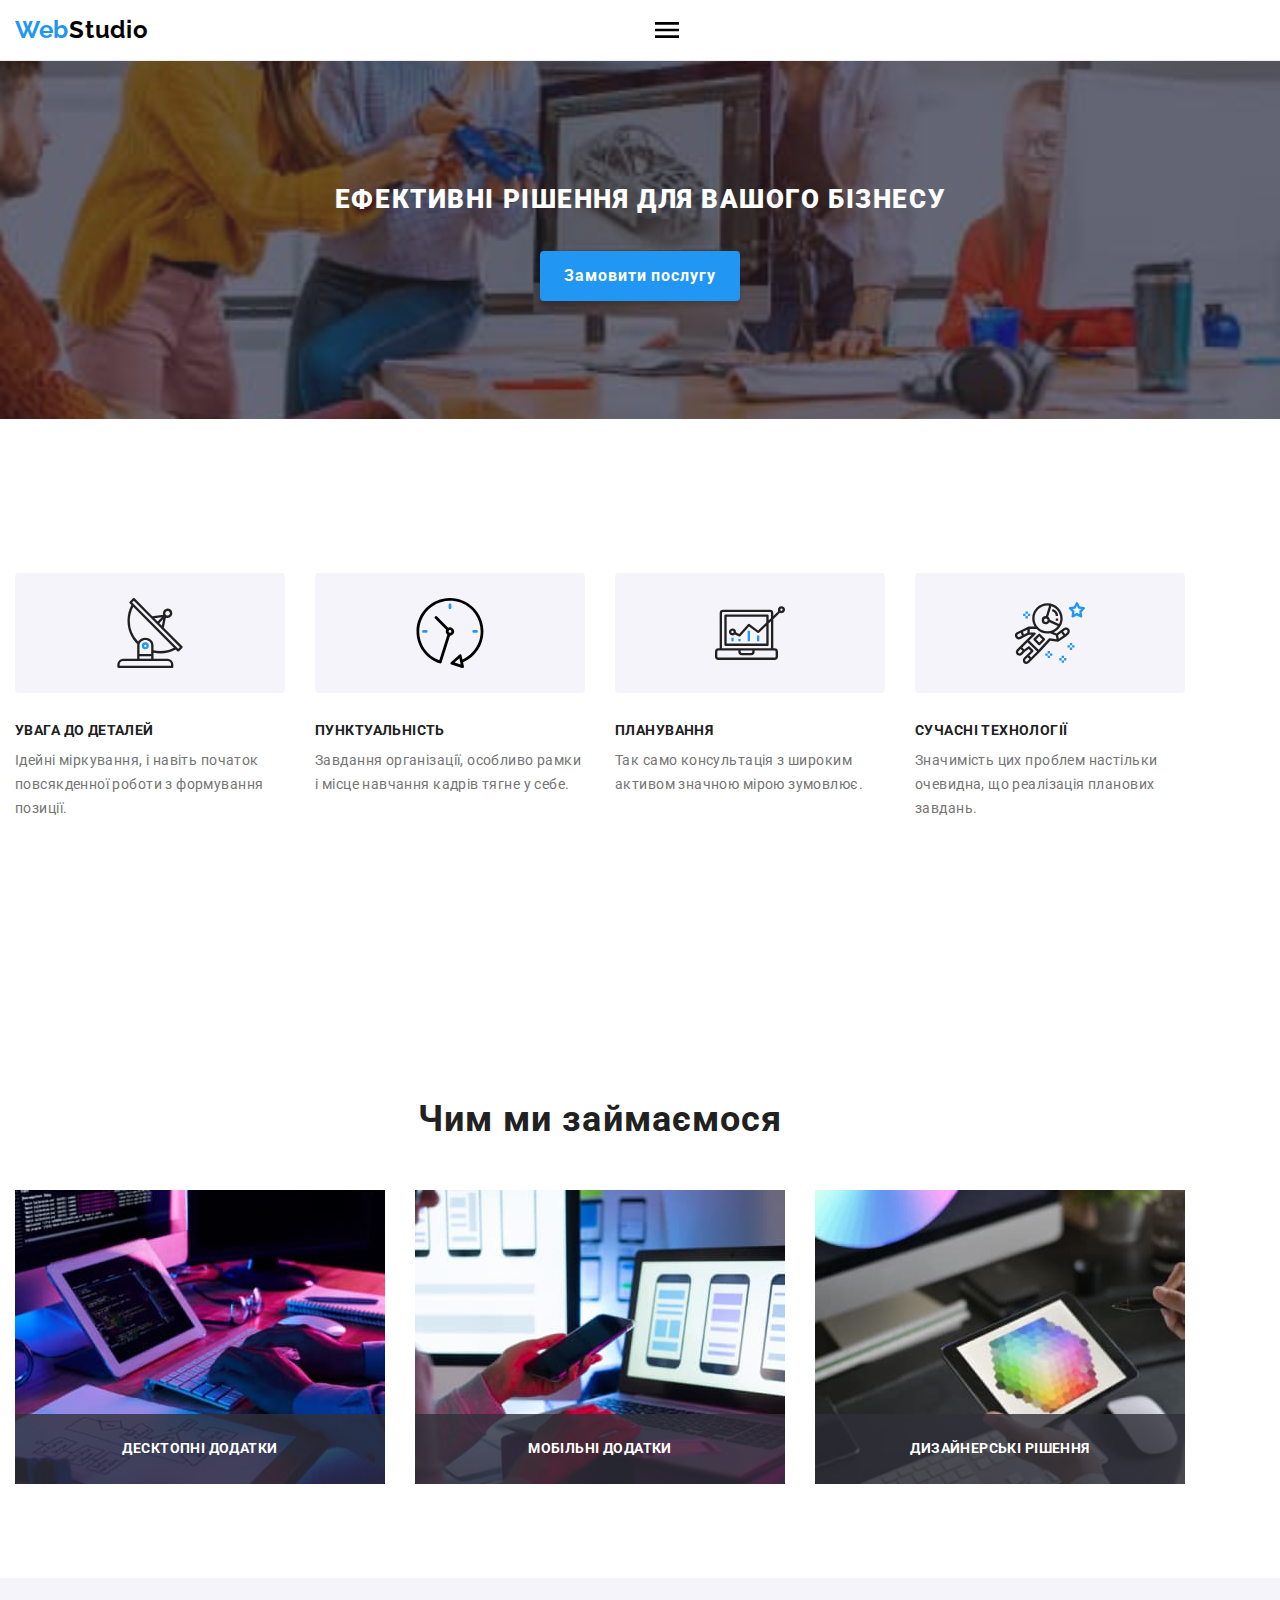
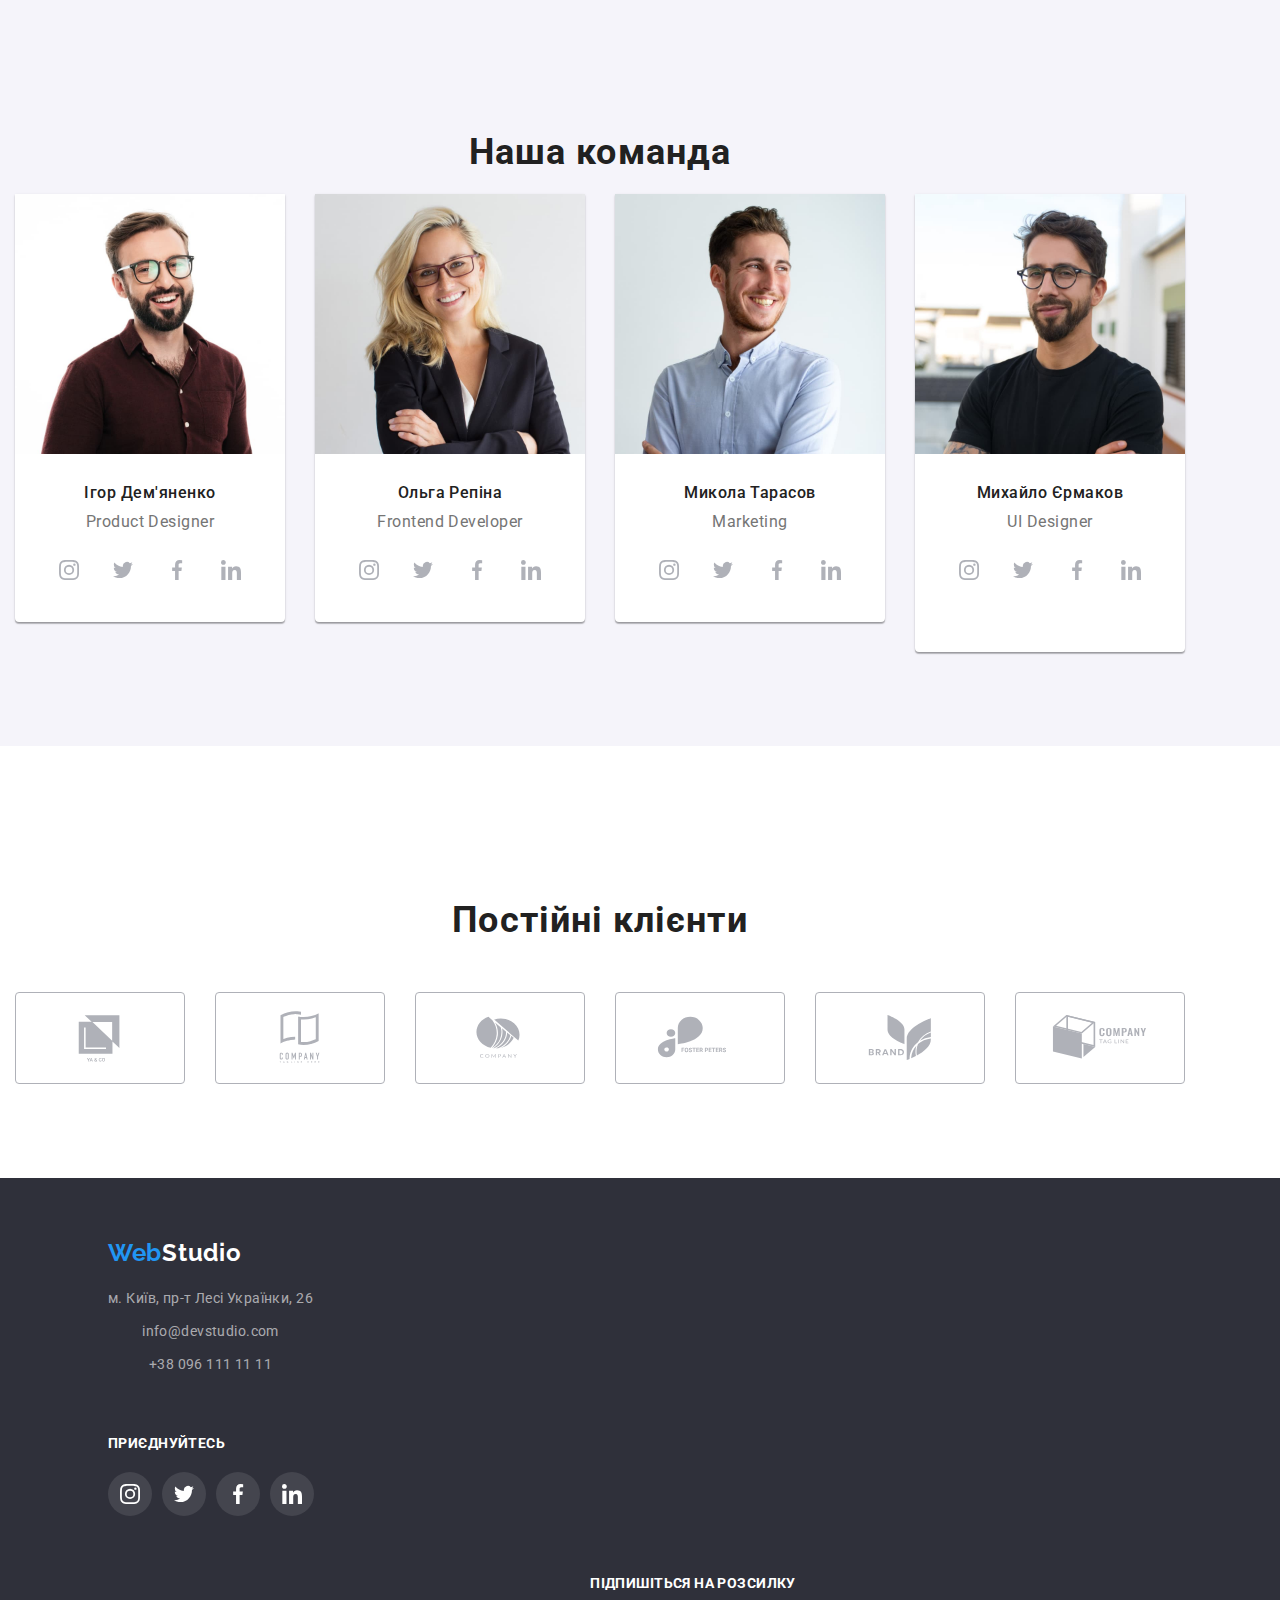
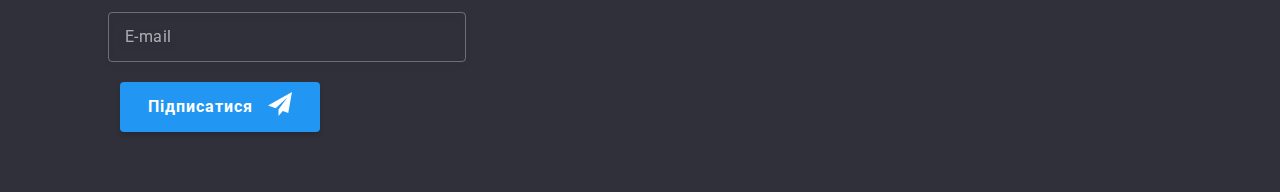
==== commit 88b3cf0e: "почти сверстал мобильную версию" ====
--- a/index.html
+++ b/index.html
@@ -2,7 +2,7 @@
 <html lang="uk">
   <head>
     <meta charset="UTF-8" />
-    <meta http-equiv="X-UA-Compatible" content="IE=edge" />
+    <meta http-equiv="X-UA-Compatible" content="IE=edge" />    
     <meta name="viewport" content="width=device-width, initial-scale=1.0" />
     <meta name="dedescription" content="Разработка сайтов любой сложности"/>
     <title> WebStudio </title>
@@ -19,47 +19,61 @@
 
     <header class="header">
         <div class="container container__header">
-            <nav>
-                <!--Лого-->
-
-                <a class="logo" href="index.html" lang="en"> <span class="logo__accent">Web</span>Studio</a>
-
-                <!--Основная навигация-->
-
-                <ul class="site-nav">
-                    <li class="site-nav__item">                        
-                        <a class="site-nav__link site-nav__link--current" href="index.html">Студія</a>                    
-                    </li>
-                    <li class="site-nav__item"><a class="site-nav__link" href="./portfolio.html">Портфоліо</a></li>
-                    <li class="site-nav__item"><a class="site-nav__link" href="#contacts">Контакти</a></li>
+
+            <!--Лого-->
+
+            <a class="logo" href="index.html" lang="en"> <span class="logo__accent">Web</span>Studio</a>
+
+            <button class="mobile-menu-open" type="button">
+                <svg class="mobile-" width="24" height="16">
+                <use href="./img/svg/icons.svg#menu_24px"></use>
+                </svg>
+            </button>
+
+            <div class="nav">
+                <nav>                
+                    
+                    <!--Основная навигация-->
+                    
+                    <ul class="site-nav">
+                        <li class="site-nav__item">                        
+                            <a class="site-nav__link site-nav__link--current" href="index.html">Студія</a>                    
+                        </li>
+                        <li class="site-nav__item">
+                            <a class="site-nav__link" href="./portfolio.html">Портфоліо</a>
+                        </li>
+                        <li class="site-nav__item">
+                            <a class="site-nav__link" href="#contacts">Контакти</a>
+                        </li>
+                    </ul>
+                </nav>
+
+                <!--Блок контактов-->
+
+                <ul class="contact-nav">
+                    <li class="contact-nav__item">                    
+                        <a class="contact-nav__link" href="mailto:info@devstudio.com" lang="en">
+                            <svg class="contact-nav__icon" width="16" height="12">
+                                <use href="./img/svg/icons.svg#envelope"></use>
+                            </svg>
+                            <svg class="contact-nav__icon contact-nav__icon--hidden" width="16" height="12">
+                                <use href="./img/svg/icons.svg#envelope"></use>
+                            </svg>
+                            info@devstudio.com
+                        </a>
+                    </li>
+                    <li class="contact-nav__item">                    
+                        <a class="contact-nav__link" href="tel:+380961111111">
+                            <svg class="contact-nav__icon" width="10" height="16">
+                                <use href="./img/svg/icons.svg#smartphone"></use>
+                            </svg>
+                            <svg class="contact-nav__icon contact-nav__icon--hidden" width="10" height="16">
+                                <use href="./img/svg/icons.svg#smartphone"></use>
+                            </svg>+38 096 111 11 11
+                        </a>
+                    </li>
                 </ul>
-            </nav>
-
-            <!--Блок контактов-->
-
-            <ul class="contact-nav">
-                <li class="contact-nav__item">                    
-                    <a class="contact-nav__link" href="mailto:info@devstudio.com" lang="en">
-                        <svg class="contact-nav__icon" width="16" height="12">
-                            <use href="./img/svg/icons.svg#envelope"></use>
-                        </svg>
-                        <svg class="contact-nav__icon contact-nav__icon--hidden" width="16" height="12">
-                            <use href="./img/svg/icons.svg#envelope"></use>
-                        </svg>
-                        info@devstudio.com
-                    </a>
-                </li>
-                <li class="contact-nav__item">                    
-                    <a class="contact-nav__link" href="tel:+380961111111">
-                        <svg class="contact-nav__icon" width="10" height="16">
-                            <use href="./img/svg/icons.svg#smartphone"></use>
-                        </svg>
-                        <svg class="contact-nav__icon contact-nav__icon--hidden" width="10" height="16">
-                            <use href="./img/svg/icons.svg#smartphone"></use>
-                        </svg>+38 096 111 11 11
-                    </a>
-                </li>
-            </ul>
+            </div>            
         </div>           
     </header>
 
@@ -69,14 +83,12 @@
 
         <!--Герой-->
 
-        <section class="section hero">
-            <div class="container">
-                <h1 class="hero__title">Ефективні рішення для вашого бізнесу</h1>
-                <button class="button hero__button" type="button" data-modal-open>Замовити послугу</button>
-            </div>
+        <section class="section hero">            
+            <h1 class="hero__title">Ефективні рішення для вашого бізнесу</h1>
+            <button class="hero__button" type="button" data-modal-open>Замовити послугу</button>
             <div class="backdrop backdrop--hidden" data-modal>
                 <div class="modal">
-                    <button class="button modal-close-button" type="button" width="11" height="11" data-modal-close>
+                    <button class="modal-close-button" type="button" width="11" height="11" data-modal-close>
                         <svg  height="11">
                             <use href="./img/svg/icons.svg#close"></use>
                         </svg>
@@ -121,7 +133,7 @@
                             </span>
                             <span>Погоджуюся з розсилкою та приймаю <a class="checkbox__link" href="">Умови договору</a> </span>
                         </label>
-                        <button class="button hero__button" type="submit">
+                        <button class="hero__button" type="submit">
                             Відправити
                         </button>
                     </form>                    
@@ -439,24 +451,27 @@
 
     <footer class="footer">
         <div class="container container__footer">
-            <div class="footer__contacts">
-                <!--Лого-->
+           
+            <!--Лого-->
     
-                <a class="logo logo--for-footer" href="index.html"><span class="logo__accent">Web</span>Studio</a>
+            <a class="logo logo--for-footer" href="index.html"><span class="logo__accent">Web</span>Studio</a>
     
-                <!--Контакты-->
-    
-                <address class="adress">
-                    <ul id="contacts" class="adress__list">
-                        <li class="adress__item"><a class="adress__text" href="https://goo.gl/maps/bL18XimWbJK8uWrq5"
-                                rel="noopener noreferrer nofollow" target="_blank">м. Київ, пр-т Лесі Українки, 26</a></li>
-                        <li class="adress__item"><a class="adress__text"
-                                href="mailto:info@devstudio.com">info@devstudio.com</a></li>
-                        <li class="adress__item"><a class="adress__text" href="tel:+380961111111">+38 096 111 11 11</a>
-                        </li>
-                    </ul>
-                </address>
-            </div>
+            <!--Контакты-->
+
+            <address class="adress">
+                <ul id="contacts" class="adress__list">
+                    <li class="adress__item">
+                        <a class="adress__text" href="https://goo.gl/maps/bL18XimWbJK8uWrq5" rel="noopener noreferrer nofollow" target="_blank">м. Київ, пр-т Лесі Українки, 26</a>
+                    </li>
+                    <li class="adress__item">
+                        <a class="adress__text" href="mailto:info@devstudio.com">info@devstudio.com</a>
+                    </li>
+                    <li class="adress__item">
+                        <a class="adress__text" href="tel:+380961111111">+38 096 111 11 11</a>
+                    </li>
+                </ul>                    
+            </address>
+                
             <div class="join">
                 <h3 class="join__title">приєднуйтесь</h3>                
                 <ul class="social-links social-links--for-footer">
@@ -501,7 +516,7 @@
                     </label>
                     <input class="subscription__input" type="email" name="subscription-email" id="subscription-email"
                         placeholder="E-mail">
-                    <button class="button subscription__button" type="submit">                      
+                    <button class="subscription__button" type="submit">                      
                         Підписатися
                         <svg class="subscription__button__icon" width="24" height="24">
                             <use href="./img/svg/icons.svg#send"></use>
--- a/css/main.min.css
+++ b/css/main.min.css
@@ -1 +1 @@
-.visually-hidden{position:absolute;width:1px;height:1px;margin:-1px;border:0;padding:0;white-space:nowrap;-webkit-clip-path:inset(100%);clip-path:inset(100%);clip:rect(0 0 0 0);overflow:hidden}ul{margin:0;padding:0;list-style:none}a{text-decoration:none}h1,h2,h3,p{margin:0}img{display:block;max-width:100%;height:auto}body{color:#757575;background-color:#fff;font-family:"Roboto","Helvetica","Arial",sans-serif;font-size:14px}.container{margin-left:auto;margin-right:auto;padding-left:15px;padding-right:15px;width:1200px}.container__header{display:-webkit-box;display:-ms-flexbox;display:flex;-webkit-box-align:center;-ms-flex-align:center;align-items:center}.container__footer{display:-webkit-box;display:-ms-flexbox;display:flex;-webkit-box-align:baseline;-ms-flex-align:baseline;align-items:baseline}.section{max-width:1600px;margin-left:auto;margin-right:auto;padding-top:94px;padding-bottom:94px}.section--no-padding-top{padding-top:0px}.section--main-bg-color{background-color:#f5f4fa}.section__title{color:#212121;font-weight:700;font-size:36px;line-height:1.16;letter-spacing:.03em;text-align:center;margin-bottom:50px}.logo{display:block;padding-top:24px;padding-bottom:25px;color:#000;font-family:"Raleway";font-weight:700;font-size:26px;line-height:1.19;letter-spacing:.03em;text-decoration:none}.logo__accent{color:#2196f3}.logo--for-footer{color:#fff;line-height:normal;padding-top:0px;padding-bottom:0px}.social-links{display:-webkit-box;display:-ms-flexbox;display:flex;-webkit-box-align:center;-ms-flex-align:center;align-items:center;-webkit-box-pack:center;-ms-flex-pack:center;justify-content:center}.social-links--for-footer{margin-top:20px;padding:0}.social-links__item:not(:last-child){margin-right:10px}.social-links__link{display:-webkit-box;display:-ms-flexbox;display:flex;-webkit-box-align:center;-ms-flex-align:center;align-items:center;-webkit-box-pack:center;-ms-flex-pack:center;justify-content:center;width:44px;height:44px;border-radius:50%;color:#afb1b8;-webkit-transition-property:color,background-color;transition-property:color,background-color;-webkit-transition-duration:250ms;transition-duration:250ms;-webkit-transition-timing-function:cubic-bezier(0.4, 0, 0.2, 1);transition-timing-function:cubic-bezier(0.4, 0, 0.2, 1)}.social-links__link:hover,.social-links__link:focus{color:#fff;background-color:#2196f3}.social-links__link--for-footer{background-color:rgba(255,255,255,.1);color:#fff}.social-links__icon{fill:currentColor}.header{border-bottom:1px solid #ececec}nav{display:-webkit-box;display:-ms-flexbox;display:flex;-webkit-box-align:center;-ms-flex-align:center;align-items:center}.site-nav{display:-webkit-box;display:-ms-flexbox;display:flex;list-style:none;padding:0px;margin-top:0px;margin-right:0px;margin-bottom:0px;margin-left:93px}.site-nav__item:not(:last-child){margin-right:50px}.site-nav__link{display:block;position:relative;padding:32px 0px;color:#212121;font-weight:500;line-height:1.14;letter-spacing:.02em;text-decoration:none;-webkit-transition-property:color;transition-property:color;-webkit-transition-duration:250ms;transition-duration:250ms;-webkit-transition-timing-function:cubic-bezier(0.4, 0, 0.2, 1);transition-timing-function:cubic-bezier(0.4, 0, 0.2, 1)}.site-nav__link::after{content:"";position:absolute;right:0;bottom:0;width:100%;height:4px;background-color:#2196f3;border-radius:2px;-webkit-transform:scaleX(0);transform:scaleX(0);-webkit-transform-origin:right;transform-origin:right;-webkit-transition-property:-webkit-transform;transition-property:-webkit-transform;transition-property:transform;transition-property:transform, -webkit-transform;-webkit-transition-duration:250ms;transition-duration:250ms;-webkit-transition-timing-function:cubic-bezier(0.4, 0, 0.2, 1);transition-timing-function:cubic-bezier(0.4, 0, 0.2, 1)}.site-nav__link:hover:after,.site-nav__link:focus:after{-webkit-transform:scaleX(1);transform:scaleX(1);-webkit-transform-origin:left;transform-origin:left}.site-nav__link:hover,.site-nav__link:focus{color:#2196f3}.site-nav__link--current{color:#2196f3}.site-nav__link--current::after{-webkit-transform:scaleX(1);transform:scaleX(1)}.contact-nav{display:-webkit-box;display:-ms-flexbox;display:flex;-webkit-box-align:center;-ms-flex-align:center;align-items:center;margin-left:auto;list-style:none}.contact-nav__item{display:-webkit-box;display:-ms-flexbox;display:flex;-webkit-box-align:center;-ms-flex-align:center;align-items:center}.contact-nav__item:not(:last-child){margin-right:50px}.contact-nav__icon{display:block;margin-right:10px;fill:currentColor;-webkit-transition-property:-webkit-transform;transition-property:-webkit-transform;transition-property:transform;transition-property:transform, -webkit-transform;-webkit-transition-duration:250ms;transition-duration:250ms;-webkit-transition-timing-function:cubic-bezier(0.4, 0, 0.2, 1);transition-timing-function:cubic-bezier(0.4, 0, 0.2, 1)}.contact-nav__icon--hidden{position:absolute;-webkit-transform:translateY(30px);transform:translateY(30px)}.contact-nav__link{position:relative;overflow:hidden;display:-webkit-box;display:-ms-flexbox;display:flex;-webkit-box-align:center;-ms-flex-align:center;align-items:center;color:#757575;font-weight:500;line-height:1.14;letter-spacing:.02em;text-decoration:none;-webkit-transition-property:color;transition-property:color;-webkit-transition-duration:250ms;transition-duration:250ms;-webkit-transition-timing-function:cubic-bezier(0.4, 0, 0.2, 1);transition-timing-function:cubic-bezier(0.4, 0, 0.2, 1)}.contact-nav__link:hover,.contact-nav__link:focus{color:#2196f3}.contact-nav__link:hover .contact-nav__icon,.contact-nav__link :focus .contact-nav__icon{-webkit-transform:translateY(-30px);transform:translateY(-30px)}.contact-nav__link:hover .contact-nav__icon--hidden,.contact-nav__link:focus .contact-nav__icon--hidden{-webkit-transform:translateY(0);transform:translateY(0)}.hero{background-color:#c4c4c4;background-image:-webkit-gradient(linear, left top, left bottom, from(rgba(47, 48, 58, 0.4)), to(rgba(47, 48, 58, 0.4))),url(../img/hero-img.jpg);background-image:linear-gradient(to bottom, rgba(47, 48, 58, 0.4), rgba(47, 48, 58, 0.4)),url(../img/hero-img.jpg);background-size:cover;background-position:center;background-repeat:no-repeat;letter-spacing:.06em;padding-top:200px;padding-bottom:200px;text-align:center}.hero__title{display:inline-block;margin-top:0px;margin-bottom:0px;margin-left:auto;margin-right:auto;width:696px;color:#fff;font-weight:900;font-size:44px;line-height:1.36;letter-spacing:.06em;text-transform:uppercase}.differences{display:-webkit-box;display:-ms-flexbox;display:flex;line-height:1.71;letter-spacing:.03em;margin-top:-30px;margin-left:-30px}.differences__item{-ms-flex-preferred-size:calc(25% - 30px);flex-basis:calc(25% - 30px);margin-left:30px;margin-top:30px}.differences__icon-box{display:-webkit-box;display:-ms-flexbox;display:flex;-webkit-box-align:center;-ms-flex-align:center;align-items:center;-webkit-box-pack:center;-ms-flex-pack:center;justify-content:center;background:#f5f4fa;border-radius:4px;height:120px;margin-bottom:30px}.differences__title{color:#212121;font-weight:700;font-size:14px;line-height:1.14;letter-spacing:.03em;text-transform:uppercase}.differences__text{margin-top:10px}.activity{display:-webkit-box;display:-ms-flexbox;display:flex;margin-top:-30px;margin-left:-30px}.activity__item{position:relative;-ms-flex-preferred-size:calc((100% - 60px)/3);flex-basis:calc((100% - 60px)/3);margin-left:30px;margin-top:30px}.activity__thumb{display:-webkit-box;display:-ms-flexbox;display:flex;-webkit-box-align:center;-ms-flex-align:center;align-items:center;-webkit-box-pack:center;-ms-flex-pack:center;justify-content:center;position:absolute;bottom:0px;width:100%;height:70px;background-color:rgba(47,48,58,.8)}.activity__text{color:#fff;font-size:14px;font-weight:700;line-height:1.14;letter-spacing:.03em;text-transform:uppercase}.team{display:-webkit-box;display:-ms-flexbox;display:flex;margin-top:-30px;margin-left:-30px;font-size:16px;line-height:1.18;letter-spacing:.03em;text-align:center}.team__card{-ms-flex-preferred-size:calc(25% - 30px);flex-basis:calc(25% - 30px);margin-top:30px;margin-left:30px;background-color:#fff;-webkit-box-shadow:0px 1px 3px rgba(0,0,0,.12),0px 1px 1px rgba(0,0,0,.14),0px 2px 1px rgba(0,0,0,.2);box-shadow:0px 1px 3px rgba(0,0,0,.12),0px 1px 1px rgba(0,0,0,.14),0px 2px 1px rgba(0,0,0,.2);border-radius:0px 0px 4px 4px}.team__content{padding-top:30px;padding-bottom:30px}.team__title{font-weight:500;font-size:16px;line-height:1.18;letter-spacing:.03em;color:#212121}.team__text{margin-top:10px;margin-bottom:16px}.customers{display:-webkit-box;display:-ms-flexbox;display:flex;margin-top:-30px;margin-left:-30px}.customers__item{-ms-flex-preferred-size:calc(16.6666666667% - 30px);flex-basis:calc(16.6666666667% - 30px);margin-top:30px;margin-left:30px;height:92px}.customers__link{display:-webkit-box;display:-ms-flexbox;display:flex;-webkit-box-align:center;-ms-flex-align:center;align-items:center;-webkit-box-pack:center;-ms-flex-pack:center;justify-content:center;width:100%;height:100%;border:1px solid #afb1b8;border-radius:4px;color:#afb1b8;-webkit-transition-property:color,border-color;transition-property:color,border-color;-webkit-transition-duration:250ms;transition-duration:250ms;-webkit-transition-timing-function:cubic-bezier(0.4, 0, 0.2, 1);transition-timing-function:cubic-bezier(0.4, 0, 0.2, 1)}.customers__link:hover,.customers__link:focus{color:#2196f3;border-color:#2196f3}.customers__logo{width:106px;height:60px;fill:currentColor}.footer{padding-top:60px;padding-bottom:60px;background-color:#2f303a}.footer__contacts{-webkit-box-flex:1;-ms-flex-positive:1;flex-grow:1}.adress{margin-top:20px}.adress__item:not(:first-child){margin-top:9px;margin-bottom:0px}.adress__text{margin-top:0px;margin-bottom:0px;font-style:normal;line-height:1.71;letter-spacing:.03em;color:rgba(255,255,255,.6);text-decoration:none;-webkit-transition-property:color;transition-property:color;-webkit-transition-duration:250ms;transition-duration:250ms;-webkit-transition-timing-function:cubic-bezier(0.4, 0, 0.2, 1);transition-timing-function:cubic-bezier(0.4, 0, 0.2, 1)}.adress__text:hover,.adress__text:focus{color:#fff}.join{margin-left:70px}.join__title{font-weight:700;font-size:14px;line-height:1.14;letter-spacing:.03em;text-transform:uppercase;color:#fff}.subscription{margin-left:93px}.subscription__title{margin-bottom:20px;font-weight:700;font-size:14px;line-height:1.14;letter-spacing:.03em;text-transform:uppercase;color:#fff}.subscription__input{display:inline-block;height:50px;width:358px;padding:15px 16px;background-color:rgba(0,0,0,0);color:#fff;border:1px solid rgba(255,255,255,.3);-webkit-filter:drop-shadow(0px 4px 4px rgba(0, 0, 0, 0.15));filter:drop-shadow(0px 4px 4px rgba(0, 0, 0, 0.15));border-radius:4px}.subscription__input::-webkit-input-placeholder{font-size:16px;line-height:1.25;-webkit-box-align:center;align-items:center;letter-spacing:.03em;color:rgba(255,255,255,.6)}.subscription__input::-moz-placeholder{font-size:16px;line-height:1.25;align-items:center;letter-spacing:.03em;color:rgba(255,255,255,.6)}.subscription__input:-ms-input-placeholder{font-size:16px;line-height:1.25;-ms-flex-align:center;align-items:center;letter-spacing:.03em;color:rgba(255,255,255,.6)}.subscription__input::-ms-input-placeholder{font-size:16px;line-height:1.25;-ms-flex-align:center;align-items:center;letter-spacing:.03em;color:rgba(255,255,255,.6)}.subscription__input::placeholder{font-size:16px;line-height:1.25;-webkit-box-align:center;-ms-flex-align:center;align-items:center;letter-spacing:.03em;color:rgba(255,255,255,.6)}.backdrop{position:fixed;top:0;left:0;width:100%;height:100%;z-index:2;background-color:rgba(0,0,0,.2);visibility:visible;opacity:1;scale:1;-webkit-transition-property:opacity,visibility,-webkit-transform;transition-property:opacity,visibility,-webkit-transform;transition-property:opacity,transform,visibility;transition-property:opacity,transform,visibility,-webkit-transform;-webkit-transition-duration:250ms;transition-duration:250ms;-webkit-transition-timing-function:cubic-bezier(0.4, 0, 0.2, 1);transition-timing-function:cubic-bezier(0.4, 0, 0.2, 1)}.backdrop--hidden{visibility:hidden;pointer-events:none;opacity:0;-webkit-transform:scale(1.5);transform:scale(1.5)}.modal{position:absolute;top:50%;left:50%;-webkit-transform:translate(-50%, -50%);transform:translate(-50%, -50%);width:528px;min-height:581px;padding:40px;background-color:#fff;-webkit-box-shadow:0px 1px 3px rgba(0,0,0,.12),0px 1px 1px rgba(0,0,0,.14),0px 2px 1px rgba(0,0,0,.2);box-shadow:0px 1px 3px rgba(0,0,0,.12),0px 1px 1px rgba(0,0,0,.14),0px 2px 1px rgba(0,0,0,.2);border-radius:4px}.call-back-form__title{display:inline-block;margin-bottom:12px;font-weight:700;font-size:20px;line-height:1.15;text-align:center;letter-spacing:.03em;color:#212121}.call-back-form__label{display:block;margin-bottom:4px;text-align:left;font-size:12px;line-height:1.16;letter-spacing:.01em;-webkit-transition-property:color;transition-property:color;-webkit-transition-duration:250ms;transition-duration:250ms;-webkit-transition-timing-function:cubic-bezier(0.4, 0, 0.2, 1);transition-timing-function:cubic-bezier(0.4, 0, 0.2, 1)}.call-back-form__field{position:relative;margin-bottom:10px}.call-back-form__input{display:block;padding:0 0 0 42px;height:40px;width:100%;border:1px solid rgba(33,33,33,.2);border-radius:4px;-webkit-transition-property:border-color;transition-property:border-color;-webkit-transition-duration:250ms;transition-duration:250ms;-webkit-transition-timing-function:cubic-bezier(0.4, 0, 0.2, 1);transition-timing-function:cubic-bezier(0.4, 0, 0.2, 1)}.call-back-form__input:hover,.call-back-form__input:focus{border-color:#2196f3}.call-back-form__icon{position:absolute;top:50%;left:12px;-webkit-transform:translateY(-50%);transform:translateY(-50%);-webkit-transition-property:fill,-webkit-transform;transition-property:fill,-webkit-transform;transition-property:fill,transform;transition-property:fill,transform,-webkit-transform;-webkit-transition-duration:250ms;transition-duration:250ms;-webkit-transition-timing-function:cubic-bezier(0.4, 0, 0.2, 1);transition-timing-function:cubic-bezier(0.4, 0, 0.2, 1)}.call-back-form__input:not(:-moz-placeholder-shown)+.call-back-form__icon{fill:#2196f3;transform:scale(1.2) translateY(-40%)}.call-back-form__input:not(:-ms-input-placeholder)+.call-back-form__icon{fill:#2196f3;transform:scale(1.2) translateY(-40%)}.call-back-form__input:hover+.call-back-form__icon,.call-back-form__input:focus+.call-back-form__icon,.call-back-form__input:not(:placeholder-shown)+.call-back-form__icon{fill:#2196f3;-webkit-transform:scale(1.2) translateY(-40%);transform:scale(1.2) translateY(-40%)}.call-back-form__input--comment{resize:none;height:auto;margin-bottom:20px;padding:12px 16px}.call-back-form-input--comment::-webkit-input-placeholder{font-weight:400;font-size:14px;line-height:1.14;letter-spacing:.01em;color:rgba(117,117,117,.5)}.call-back-form-input--comment::-moz-placeholder{font-weight:400;font-size:14px;line-height:1.14;letter-spacing:.01em;color:rgba(117,117,117,.5)}.call-back-form-input--comment:-ms-input-placeholder{font-weight:400;font-size:14px;line-height:1.14;letter-spacing:.01em;color:rgba(117,117,117,.5)}.call-back-form-input--comment::-ms-input-placeholder{font-weight:400;font-size:14px;line-height:1.14;letter-spacing:.01em;color:rgba(117,117,117,.5)}.call-back-form-input--comment::placeholder{font-weight:400;font-size:14px;line-height:1.14;letter-spacing:.01em;color:rgba(117,117,117,.5)}.checkbox{display:-webkit-box;display:-ms-flexbox;display:flex;-webkit-box-align:center;-ms-flex-align:center;align-items:center;-webkit-box-pack:center;-ms-flex-pack:center;justify-content:center;font-size:14px;line-height:1.71;letter-spacing:.03em}.checkbox__input{display:-webkit-box;display:-ms-flexbox;display:flex;-webkit-box-align:center;-ms-flex-align:center;align-items:center;-webkit-box-pack:center;-ms-flex-pack:center;justify-content:center;width:16px;height:15px;margin-right:7px;border-radius:2px;border:2px solid #212121;fill:none}.checkbox__input--hidden:focus+.checkbox__input{-webkit-box-shadow:0px 0px 0px 2px #2196f3;box-shadow:0px 0px 0px 2px #2196f3}.checkbox__input--hidden:checked+.checkbox__input{background-color:#2196f3;fill:#fff;border:none}.checkbox__link{font-size:14px;line-height:1.71;letter-spacing:.03em;color:#2196f3}.filter__list{display:-webkit-box;display:-ms-flexbox;display:flex;-webkit-box-align:center;-ms-flex-align:center;align-items:center;-webkit-box-pack:center;-ms-flex-pack:center;justify-content:center;margin-bottom:50px}.filter__item:not(:last-child){margin-right:8px}.gallery{display:-webkit-box;display:-ms-flexbox;display:flex;-ms-flex-wrap:wrap;flex-wrap:wrap;margin-top:-30px;margin-left:-30px;font-size:16px;line-height:1.87}.gallery__card{-ms-flex-preferred-size:calc(33.3333333333% - 30px);flex-basis:calc(33.3333333333% - 30px);margin-top:30px;margin-left:30px}.gallery__link{display:block;text-decoration:none;color:currentColor;-webkit-transition-property:-webkit-box-shadow;transition-property:-webkit-box-shadow;transition-property:box-shadow;transition-property:box-shadow, -webkit-box-shadow;-webkit-transition-duration:250ms;transition-duration:250ms;-webkit-transition-timing-function:cubic-bezier(0.4, 0, 0.2, 1);transition-timing-function:cubic-bezier(0.4, 0, 0.2, 1)}.gallery__link:hover,.gallery__link:focus{-webkit-box-shadow:0px 1px 1px rgba(0,0,0,.12),0px 4px 4px rgba(0,0,0,.06),1px 4px 6px rgba(0,0,0,.16);box-shadow:0px 1px 1px rgba(0,0,0,.12),0px 4px 4px rgba(0,0,0,.06),1px 4px 6px rgba(0,0,0,.16)}.gallery__link:hover .gallery__overlay,.gallery__link:focus .gallery__overlay{-webkit-transform:translateY(0);transform:translateY(0)}.gallery__content{padding:20px 24px;border-left:1px solid #eee;border-right:1px solid #eee;border-bottom:1px solid #eee}.gallery__title{color:#212121;font-weight:700;font-size:18px;line-height:2;letter-spacing:.06em;margin-bottom:4px}.gallery__thumb{position:relative;overflow:hidden}.gallery__overlay{position:absolute;padding:63px 24px;width:100%;height:100%;background-color:rgba(33,150,243,.9);-webkit-transform:translateY(100%);transform:translateY(100%);-webkit-transition:250ms;transition:250ms;-webkit-transition-timing-function:cubic-bezier(0.4, 0, 0.2, 1);transition-timing-function:cubic-bezier(0.4, 0, 0.2, 1)}.gallery__text{font-style:normal;font-weight:400;font-size:18px;line-height:1.55;letter-spacing:.03em;color:#fff}.filter__button,.subscription__button,.hero__button,.modal-close-button{cursor:pointer;font-family:inherit;border:0px;border-radius:4px}.modal-close-button{display:-webkit-box;display:-ms-flexbox;display:flex;-webkit-box-align:center;-ms-flex-align:center;align-items:center;-webkit-box-pack:center;-ms-flex-pack:center;justify-content:center;position:absolute;top:8px;right:8px;width:30px;height:30px;border:1px solid rgba(0,0,0,.1);border-radius:50%;fill:#000;background-color:#fff;-webkit-transition-property:fill,-webkit-transform;transition-property:fill,-webkit-transform;transition-property:fill,transform;transition-property:fill,transform,-webkit-transform;-webkit-transition-duration:250ms;transition-duration:250ms;-webkit-transition-timing-function:cubic-bezier(0.4, 0, 0.2, 1);transition-timing-function:cubic-bezier(0.4, 0, 0.2, 1)}.modal-close-button:hover,.modal-close-button:focus{fill:#2196f3;-webkit-transform:rotate(180deg);transform:rotate(180deg)}.hero__button{display:block;min-width:200px;margin-top:30px;margin-left:auto;margin-right:auto;padding:10px 32px;font-size:16px;font-weight:700;line-height:1.87;letter-spacing:.06em;background-color:#2196f3;color:#fff;-webkit-box-shadow:0px 4px 4px rgba(0,0,0,.15);box-shadow:0px 4px 4px rgba(0,0,0,.15);-webkit-transition-property:background-color;transition-property:background-color;-webkit-transition-duration:250ms;transition-duration:250ms;-webkit-transition-timing-function:cubic-bezier(0.4, 0, 0.2, 1);transition-timing-function:cubic-bezier(0.4, 0, 0.2, 1)}.hero__button:hover,.hero__button:focus{background-color:#188ce8}.subscription__button{position:relative;overflow:hidden;width:200px;height:50px;margin-left:12px;padding:10px 28px;background-color:#2196f3;color:#fff;text-align:left;font-weight:700;font-size:16px;line-height:1.875;letter-spacing:.06em;-webkit-box-shadow:0px 4px 4px rgba(0,0,0,.15);box-shadow:0px 4px 4px rgba(0,0,0,.15);border-radius:4px;-webkit-transition-property:background-color;transition-property:background-color;-webkit-transition-duration:250ms;transition-duration:250ms;-webkit-transition-timing-function:cubic-bezier(0.4, 0, 0.2, 1);transition-timing-function:cubic-bezier(0.4, 0, 0.2, 1)}.subscription__button__icon{position:absolute;right:28px;fill:currentColor;-webkit-transition-property:-webkit-transform;transition-property:-webkit-transform;transition-property:transform;transition-property:transform, -webkit-transform;-webkit-transition-duration:250ms;transition-duration:250ms;-webkit-transition-timing-function:cubic-bezier(0.4, 0, 0.2, 1);transition-timing-function:cubic-bezier(0.4, 0, 0.2, 1)}.subscription__button__icon--hidden{-webkit-transform:translateY(200%);transform:translateY(200%)}.subscription__button:hover{background-color:#188ce8}.subscription__button:hover .subscription__button__icon,.subscription__button:focus .subscription__button__icon{-webkit-transform:translateY(-200%);transform:translateY(-200%)}.subscription__button:hover .subscription__button__icon--hidden,.subscription__button:focus .subscription__button__icon--hidden{-webkit-transform:translateY(0);transform:translateY(0)}.filter__button{font-weight:500;font-size:16px;line-height:1.62;padding-top:6px;padding-bottom:6px;padding-left:22px;padding-right:22px;-webkit-transition-property:color,background-color,-webkit-box-shadow;transition-property:color,background-color,-webkit-box-shadow;transition-property:box-shadow,color,background-color;transition-property:box-shadow,color,background-color,-webkit-box-shadow;-webkit-transition-duration:250ms;transition-duration:250ms;-webkit-transition-timing-function:cubic-bezier(0.4, 0, 0.2, 1);transition-timing-function:cubic-bezier(0.4, 0, 0.2, 1)}.filter__button:hover,.filter__button:focus{-webkit-box-shadow:0px 3px 1px rgba(0,0,0,.1),0px 1px 2px rgba(0,0,0,.08),0px 2px 2px rgba(0,0,0,.12);box-shadow:0px 3px 1px rgba(0,0,0,.1),0px 1px 2px rgba(0,0,0,.08),0px 2px 2px rgba(0,0,0,.12);color:#fff;background-color:#2196f3}/*# sourceMappingURL=main.min.css.map */+.visually-hidden{position:absolute;width:1px;height:1px;margin:-1px;border:0;padding:0;white-space:nowrap;-webkit-clip-path:inset(100%);clip-path:inset(100%);clip:rect(0 0 0 0);overflow:hidden}ul{margin:0;padding:0;list-style:none}a{text-decoration:none}h1,h2,h3,p{margin:0}img{display:block;max-width:100%;height:auto}body{color:#757575;background-color:#fff;font-family:"Roboto","Helvetica","Arial",sans-serif;font-size:14px}.container{padding-top:60px;padding-left:15px;padding-right:15px;min-width:450px}.container__header{padding-top:0px;display:-webkit-box;display:-ms-flexbox;display:flex;-webkit-box-align:center;-ms-flex-align:center;align-items:center;-webkit-box-pack:justify;-ms-flex-pack:justify;justify-content:space-between}.container__footer{display:-webkit-box;display:-ms-flexbox;display:flex;-webkit-box-orient:vertical;-webkit-box-direction:normal;-ms-flex-direction:column;flex-direction:column;-webkit-box-align:center;-ms-flex-align:center;align-items:center}@media screen and (min-width: 768px){.container{width:738px}}@media screen and (min-width: 1200px){.container{width:1200px}.container__header{display:-webkit-box;display:-ms-flexbox;display:flex;-webkit-box-align:center;-ms-flex-align:center;align-items:center}.container__footer{display:-webkit-box;display:-ms-flexbox;display:flex;-webkit-box-align:baseline;-ms-flex-align:baseline;align-items:baseline}}.section{margin-left:auto;margin-right:auto;padding-bottom:60px}.section--main-bg-color{background-color:#f5f4fa}.section--no-padding-top{padding-top:0px}@media screen and (max-width: 1199px){.section--no-padding-top{display:none}}@media screen and (min-width: 1200px){.section{max-width:1600px;padding-top:94px;padding-bottom:94px}}.section__title{color:#212121;font-weight:700;font-size:36px;line-height:1.16;letter-spacing:.03em;text-align:center;margin-bottom:50px}.logo{display:block;padding-top:16px;padding-bottom:16px;color:#000;font-family:"Raleway";font-weight:700;font-size:24px;line-height:1.166;letter-spacing:.03em}@media screen and (min-width: 1600px){.logo{font-size:26px;line-height:1.19;letter-spacing:.03em}}.logo__accent{color:#2196f3}.logo--for-footer{text-align:center;color:#fff;line-height:normal;padding-top:0px;padding-bottom:0px}.social-links{display:-webkit-box;display:-ms-flexbox;display:flex;-webkit-box-align:center;-ms-flex-align:center;align-items:center;-webkit-box-pack:center;-ms-flex-pack:center;justify-content:center}.social-links--for-footer{margin-top:20px;padding:0}.social-links__item:not(:last-child){margin-right:10px}.social-links__link{display:-webkit-box;display:-ms-flexbox;display:flex;-webkit-box-align:center;-ms-flex-align:center;align-items:center;-webkit-box-pack:center;-ms-flex-pack:center;justify-content:center;width:44px;height:44px;border-radius:50%;color:#afb1b8;-webkit-transition-property:color,background-color;transition-property:color,background-color;-webkit-transition-duration:250ms;transition-duration:250ms;-webkit-transition-timing-function:cubic-bezier(0.4, 0, 0.2, 1);transition-timing-function:cubic-bezier(0.4, 0, 0.2, 1)}.social-links__link:hover,.social-links__link:focus{color:#fff;background-color:#2196f3}.social-links__link--for-footer{background-color:rgba(255,255,255,.1);color:#fff;margin-bottom:60px}.social-links__icon{fill:currentColor}.header{width:100%;border-bottom:1px solid #ececec}@media screen and (min-width: 1600px){.header nav{display:-webkit-box;display:-ms-flexbox;display:flex;-webkit-box-align:center;-ms-flex-align:center;align-items:center}}.nav{display:none}@media screen and (min-width: 768px){.nav{display:-webkit-box;display:-ms-flexbox;display:flex}}.site-nav{display:none}@media screen and (min-width: 1600px){.site-nav{display:-webkit-box;display:-ms-flexbox;display:flex;list-style:none;padding:0px;margin-top:0px;margin-right:0px;margin-bottom:0px;margin-left:93px}.site-nav__item:not(:last-child){margin-right:50px}}@media screen and (min-width: 1600px){.site-nav__link{display:block;position:relative;padding:32px 0px;color:#212121;font-weight:500;line-height:1.14;letter-spacing:.02em;text-decoration:none;-webkit-transition-property:color;transition-property:color;-webkit-transition-duration:250ms;transition-duration:250ms;-webkit-transition-timing-function:cubic-bezier(0.4, 0, 0.2, 1);transition-timing-function:cubic-bezier(0.4, 0, 0.2, 1)}.site-nav__link::after{content:"";position:absolute;right:0;bottom:0;width:100%;height:4px;background-color:#2196f3;border-radius:2px;-webkit-transform:scaleX(0);transform:scaleX(0);-webkit-transform-origin:right;transform-origin:right;-webkit-transition-property:-webkit-transform;transition-property:-webkit-transform;transition-property:transform;transition-property:transform, -webkit-transform;-webkit-transition-duration:250ms;transition-duration:250ms;-webkit-transition-timing-function:cubic-bezier(0.4, 0, 0.2, 1);transition-timing-function:cubic-bezier(0.4, 0, 0.2, 1)}.site-nav__link:hover:after,.site-nav__link:focus:after{-webkit-transform:scaleX(1);transform:scaleX(1);-webkit-transform-origin:left;transform-origin:left}.site-nav__link:hover,.site-nav__link:focus{color:#2196f3}.site-nav__link--current{color:#2196f3}.site-nav__link--current::after{-webkit-transform:scaleX(1);transform:scaleX(1)}}.contact-nav{display:none}@media screen and (min-width: 1600px){.contact-nav{display:-webkit-box;display:-ms-flexbox;display:flex;-webkit-box-align:center;-ms-flex-align:center;align-items:center;margin-left:auto;list-style:none}}.contact-nav__item{display:-webkit-box;display:-ms-flexbox;display:flex;-webkit-box-align:center;-ms-flex-align:center;align-items:center}.contact-nav__item:not(:last-child){margin-right:50px}.contact-nav__icon{display:block;margin-right:10px;fill:currentColor;-webkit-transition-property:-webkit-transform;transition-property:-webkit-transform;transition-property:transform;transition-property:transform, -webkit-transform;-webkit-transition-duration:250ms;transition-duration:250ms;-webkit-transition-timing-function:cubic-bezier(0.4, 0, 0.2, 1);transition-timing-function:cubic-bezier(0.4, 0, 0.2, 1)}.contact-nav__icon--hidden{position:absolute;-webkit-transform:translateY(30px);transform:translateY(30px)}.contact-nav__link{position:relative;overflow:hidden;display:-webkit-box;display:-ms-flexbox;display:flex;-webkit-box-align:center;-ms-flex-align:center;align-items:center;color:#757575;font-weight:500;line-height:1.14;letter-spacing:.02em;text-decoration:none;-webkit-transition-property:color;transition-property:color;-webkit-transition-duration:250ms;transition-duration:250ms;-webkit-transition-timing-function:cubic-bezier(0.4, 0, 0.2, 1);transition-timing-function:cubic-bezier(0.4, 0, 0.2, 1)}.contact-nav__link:hover,.contact-nav__link:focus{color:#2196f3}.contact-nav__link:hover .contact-nav__icon,.contact-nav__link :focus .contact-nav__icon{-webkit-transform:translateY(-30px);transform:translateY(-30px)}.contact-nav__link:hover .contact-nav__icon--hidden,.contact-nav__link:focus .contact-nav__icon--hidden{-webkit-transform:translateY(0);transform:translateY(0)}.hero{background-color:#c4c4c4;background-image:-webkit-gradient(linear, left top, left bottom, from(rgba(47, 48, 58, 0.4)), to(rgba(47, 48, 58, 0.4))),url(../img/hero-img-mobile.jpg);background-image:linear-gradient(to bottom, rgba(47, 48, 58, 0.4), rgba(47, 48, 58, 0.4)),url(../img/hero-img-mobile.jpg);background-size:cover;background-position:center;background-repeat:no-repeat;letter-spacing:.06em;padding-top:118px;padding-bottom:118px;text-align:center}@media screen and (min-width: 1600px){.hero{background-image:-webkit-gradient(linear, left top, left bottom, from(rgba(47, 48, 58, 0.4)), to(rgba(47, 48, 58, 0.4))),url(../img/hero-img.jpg);background-image:linear-gradient(to bottom, rgba(47, 48, 58, 0.4), rgba(47, 48, 58, 0.4)),url(../img/hero-img.jpg)}}.hero__title{display:inline-block;margin-bottom:30px;font-weight:900;font-size:26px;line-height:1.615;letter-spacing:.06em;text-transform:uppercase;color:#fff}@media screen and (min-width: 1200px){.differences{display:-webkit-box;display:-ms-flexbox;display:flex;line-height:1.71;letter-spacing:.03em;margin-top:-30px;margin-left:-30px}}.differences__item:not(:last-child){margin-bottom:30px}@media screen and (min-width: 1200px){.differences__item{-ms-flex-preferred-size:calc(25% - 30px);flex-basis:calc(25% - 30px);margin-left:30px;margin-top:30px}}.differences__icon-box{display:-webkit-box;display:-ms-flexbox;display:flex;-webkit-box-align:center;-ms-flex-align:center;align-items:center;-webkit-box-pack:center;-ms-flex-pack:center;justify-content:center;background:#f5f4fa;border-radius:4px;height:120px;margin-bottom:30px}.differences__title{color:#212121;font-weight:700;font-size:14px;line-height:1.14;letter-spacing:.03em;text-transform:uppercase;text-align:center}@media screen and (min-width: 768px){.differences__title{text-align:left}}.differences__text{margin-top:10px;line-height:1.71}.activity{display:-webkit-box;display:-ms-flexbox;display:flex;margin-top:-30px;margin-left:-30px}.activity__item{position:relative;-ms-flex-preferred-size:calc((100% - 60px)/3);flex-basis:calc((100% - 60px)/3);margin-left:30px;margin-top:30px}.activity__thumb{display:-webkit-box;display:-ms-flexbox;display:flex;-webkit-box-align:center;-ms-flex-align:center;align-items:center;-webkit-box-pack:center;-ms-flex-pack:center;justify-content:center;position:absolute;bottom:0px;width:100%;height:70px;background-color:rgba(47,48,58,.8)}.activity__text{color:#fff;font-size:14px;font-weight:700;line-height:1.14;letter-spacing:.03em;text-transform:uppercase}.team{font-size:16px;line-height:1.18;letter-spacing:.03em;text-align:center}@media screen and (min-width: 1200px){.team{display:-webkit-box;display:-ms-flexbox;display:flex;margin-top:-30px;margin-left:-30px}}.team__card{background-color:#fff;-webkit-box-shadow:0px 1px 3px rgba(0,0,0,.12),0px 1px 1px rgba(0,0,0,.14),0px 2px 1px rgba(0,0,0,.2);box-shadow:0px 1px 3px rgba(0,0,0,.12),0px 1px 1px rgba(0,0,0,.14),0px 2px 1px rgba(0,0,0,.2);border-radius:0px 0px 4px 4px}.team__card:not(:last-child){margin-bottom:30px}@media screen and (min-width: 1200px){.team__card{-ms-flex-preferred-size:calc(25% - 30px);flex-basis:calc(25% - 30px);margin-left:30px}}.team__content{padding-top:30px;padding-bottom:24px}@media screen and (min-width: 1200px){.team__content{padding-bottom:30px}}.team__title{font-weight:500;font-size:16px;line-height:1.18;letter-spacing:.03em;color:#212121}.team__text{margin-top:10px;margin-bottom:16px}.customers{display:-webkit-box;display:-ms-flexbox;display:flex;-ms-flex-wrap:wrap;flex-wrap:wrap;margin-top:-30px;margin-left:-30px}.customers__item{height:92px;margin-top:30px;margin-left:30px}@media screen and (max-width: 767px){.customers__item{-ms-flex-preferred-size:calc(50% - 30px);flex-basis:calc(50% - 30px)}}@media screen and (min-width: 1200px){.customers__item{-ms-flex-preferred-size:calc(16.6666666667% - 30px);flex-basis:calc(16.6666666667% - 30px)}}.customers__link{display:-webkit-box;display:-ms-flexbox;display:flex;-webkit-box-align:center;-ms-flex-align:center;align-items:center;-webkit-box-pack:center;-ms-flex-pack:center;justify-content:center;width:100%;height:100%;border:1px solid #afb1b8;border-radius:4px;color:#afb1b8;-webkit-transition-property:color,border-color;transition-property:color,border-color;-webkit-transition-duration:250ms;transition-duration:250ms;-webkit-transition-timing-function:cubic-bezier(0.4, 0, 0.2, 1);transition-timing-function:cubic-bezier(0.4, 0, 0.2, 1)}.customers__link:hover,.customers__link:focus{color:#2196f3;border-color:#2196f3}.customers__logo{width:106px;height:60px;fill:currentColor}.footer{padding-bottom:60px;background-color:#2f303a}.footer__contacts{-webkit-box-flex:1;-ms-flex-positive:1;flex-grow:1}.adress{margin-top:20px;margin-bottom:60px}.adress__list{text-align:center}.adress__item:not(:first-child){margin-top:9px;margin-bottom:0px}.adress__text{margin-top:0px;margin-bottom:0px;font-style:normal;line-height:1.71;letter-spacing:.03em;color:rgba(255,255,255,.6);text-decoration:none;-webkit-transition-property:color;transition-property:color;-webkit-transition-duration:250ms;transition-duration:250ms;-webkit-transition-timing-function:cubic-bezier(0.4, 0, 0.2, 1);transition-timing-function:cubic-bezier(0.4, 0, 0.2, 1)}.adress__text:hover,.adress__text:focus{color:#fff}@media screen and (min-width: 1200px){.join{margin-left:70px}}.join__title{font-weight:700;font-size:14px;line-height:1.14;letter-spacing:.03em;text-align:center;text-transform:uppercase;color:#fff}@media screen and (min-width: 1200px){.join__title{text-align:left}}.subscription{width:100%}@media screen and (min-width: 1200px){.subscription{margin-left:93px}}@media screen and (max-width: 1199px){.subscription__form{display:-webkit-box;display:-ms-flexbox;display:flex;-webkit-box-orient:vertical;-webkit-box-direction:normal;-ms-flex-direction:column;flex-direction:column;-webkit-box-align:center;-ms-flex-align:center;align-items:center}}.subscription__title{margin-bottom:20px;font-weight:700;font-size:14px;line-height:1.14;letter-spacing:.03em;text-align:center;text-transform:uppercase;color:#fff}.subscription__input{display:block;height:50px;padding:15px 16px;margin-bottom:20px;background-color:rgba(0,0,0,0);color:#fff;border:1px solid rgba(255,255,255,.3);-webkit-filter:drop-shadow(0px 4px 4px rgba(0, 0, 0, 0.15));filter:drop-shadow(0px 4px 4px rgba(0, 0, 0, 0.15));border-radius:4px}@media screen and (max-width: 1199px){.subscription__input{width:450px}}@media screen and (min-width: 1200px){.subscription__input{width:358px}}.subscription__input::-webkit-input-placeholder{font-size:16px;line-height:1.25;-webkit-box-align:center;align-items:center;letter-spacing:.03em;color:rgba(255,255,255,.6)}.subscription__input::-moz-placeholder{font-size:16px;line-height:1.25;align-items:center;letter-spacing:.03em;color:rgba(255,255,255,.6)}.subscription__input:-ms-input-placeholder{font-size:16px;line-height:1.25;-ms-flex-align:center;align-items:center;letter-spacing:.03em;color:rgba(255,255,255,.6)}.subscription__input::-ms-input-placeholder{font-size:16px;line-height:1.25;-ms-flex-align:center;align-items:center;letter-spacing:.03em;color:rgba(255,255,255,.6)}.subscription__input::placeholder{font-size:16px;line-height:1.25;-webkit-box-align:center;-ms-flex-align:center;align-items:center;letter-spacing:.03em;color:rgba(255,255,255,.6)}.backdrop{position:fixed;top:0;left:0;width:100%;height:100%;z-index:2;background-color:rgba(0,0,0,.2);visibility:visible;opacity:1;scale:1;-webkit-transition-property:opacity,visibility,-webkit-transform;transition-property:opacity,visibility,-webkit-transform;transition-property:opacity,transform,visibility;transition-property:opacity,transform,visibility,-webkit-transform;-webkit-transition-duration:250ms;transition-duration:250ms;-webkit-transition-timing-function:cubic-bezier(0.4, 0, 0.2, 1);transition-timing-function:cubic-bezier(0.4, 0, 0.2, 1)}.backdrop--hidden{visibility:hidden;pointer-events:none;opacity:0;-webkit-transform:scale(1.5);transform:scale(1.5)}.modal{position:absolute;top:50%;left:50%;-webkit-transform:translate(-50%, -50%);transform:translate(-50%, -50%);width:528px;min-height:581px;padding:40px;background-color:#fff;-webkit-box-shadow:0px 1px 3px rgba(0,0,0,.12),0px 1px 1px rgba(0,0,0,.14),0px 2px 1px rgba(0,0,0,.2);box-shadow:0px 1px 3px rgba(0,0,0,.12),0px 1px 1px rgba(0,0,0,.14),0px 2px 1px rgba(0,0,0,.2);border-radius:4px}.call-back-form__title{display:inline-block;margin-bottom:12px;font-weight:700;font-size:20px;line-height:1.15;text-align:center;letter-spacing:.03em;color:#212121}.call-back-form__label{display:block;margin-bottom:4px;text-align:left;font-size:12px;line-height:1.16;letter-spacing:.01em;-webkit-transition-property:color;transition-property:color;-webkit-transition-duration:250ms;transition-duration:250ms;-webkit-transition-timing-function:cubic-bezier(0.4, 0, 0.2, 1);transition-timing-function:cubic-bezier(0.4, 0, 0.2, 1)}.call-back-form__field{position:relative;margin-bottom:10px}.call-back-form__input{display:block;padding:0 0 0 42px;height:40px;width:100%;border:1px solid rgba(33,33,33,.2);border-radius:4px;-webkit-transition-property:border-color;transition-property:border-color;-webkit-transition-duration:250ms;transition-duration:250ms;-webkit-transition-timing-function:cubic-bezier(0.4, 0, 0.2, 1);transition-timing-function:cubic-bezier(0.4, 0, 0.2, 1)}.call-back-form__input:hover,.call-back-form__input:focus{border-color:#2196f3}.call-back-form__icon{position:absolute;top:50%;left:12px;-webkit-transform:translateY(-50%);transform:translateY(-50%);-webkit-transition-property:fill,-webkit-transform;transition-property:fill,-webkit-transform;transition-property:fill,transform;transition-property:fill,transform,-webkit-transform;-webkit-transition-duration:250ms;transition-duration:250ms;-webkit-transition-timing-function:cubic-bezier(0.4, 0, 0.2, 1);transition-timing-function:cubic-bezier(0.4, 0, 0.2, 1)}.call-back-form__input:not(:-moz-placeholder-shown)+.call-back-form__icon{fill:#2196f3;transform:scale(1.2) translateY(-40%)}.call-back-form__input:not(:-ms-input-placeholder)+.call-back-form__icon{fill:#2196f3;transform:scale(1.2) translateY(-40%)}.call-back-form__input:hover+.call-back-form__icon,.call-back-form__input:focus+.call-back-form__icon,.call-back-form__input:not(:placeholder-shown)+.call-back-form__icon{fill:#2196f3;-webkit-transform:scale(1.2) translateY(-40%);transform:scale(1.2) translateY(-40%)}.call-back-form__input--comment{resize:none;height:auto;margin-bottom:20px;padding:12px 16px}.call-back-form-input--comment::-webkit-input-placeholder{font-weight:400;font-size:14px;line-height:1.14;letter-spacing:.01em;color:rgba(117,117,117,.5)}.call-back-form-input--comment::-moz-placeholder{font-weight:400;font-size:14px;line-height:1.14;letter-spacing:.01em;color:rgba(117,117,117,.5)}.call-back-form-input--comment:-ms-input-placeholder{font-weight:400;font-size:14px;line-height:1.14;letter-spacing:.01em;color:rgba(117,117,117,.5)}.call-back-form-input--comment::-ms-input-placeholder{font-weight:400;font-size:14px;line-height:1.14;letter-spacing:.01em;color:rgba(117,117,117,.5)}.call-back-form-input--comment::placeholder{font-weight:400;font-size:14px;line-height:1.14;letter-spacing:.01em;color:rgba(117,117,117,.5)}.checkbox{display:-webkit-box;display:-ms-flexbox;display:flex;-webkit-box-align:center;-ms-flex-align:center;align-items:center;-webkit-box-pack:center;-ms-flex-pack:center;justify-content:center;font-size:14px;line-height:1.71;letter-spacing:.03em}.checkbox__input{display:-webkit-box;display:-ms-flexbox;display:flex;-webkit-box-align:center;-ms-flex-align:center;align-items:center;-webkit-box-pack:center;-ms-flex-pack:center;justify-content:center;width:16px;height:15px;margin-right:7px;border-radius:2px;border:2px solid #212121;fill:none}.checkbox__input--hidden:focus+.checkbox__input{-webkit-box-shadow:0px 0px 0px 2px #2196f3;box-shadow:0px 0px 0px 2px #2196f3}.checkbox__input--hidden:checked+.checkbox__input{background-color:#2196f3;fill:#fff;border:none}.checkbox__link{font-size:14px;line-height:1.71;letter-spacing:.03em;color:#2196f3}.filter__list{display:-webkit-box;display:-ms-flexbox;display:flex;-webkit-box-align:center;-ms-flex-align:center;align-items:center;-webkit-box-pack:center;-ms-flex-pack:center;justify-content:center;margin-bottom:50px}.filter__item:not(:last-child){margin-right:8px}.gallery{display:-webkit-box;display:-ms-flexbox;display:flex;-ms-flex-wrap:wrap;flex-wrap:wrap;margin-top:-30px;margin-left:-30px;font-size:16px;line-height:1.87}.gallery__card{-ms-flex-preferred-size:calc(33.3333333333% - 30px);flex-basis:calc(33.3333333333% - 30px);margin-top:30px;margin-left:30px}.gallery__link{display:block;text-decoration:none;color:currentColor;-webkit-transition-property:-webkit-box-shadow;transition-property:-webkit-box-shadow;transition-property:box-shadow;transition-property:box-shadow, -webkit-box-shadow;-webkit-transition-duration:250ms;transition-duration:250ms;-webkit-transition-timing-function:cubic-bezier(0.4, 0, 0.2, 1);transition-timing-function:cubic-bezier(0.4, 0, 0.2, 1)}.gallery__link:hover,.gallery__link:focus{-webkit-box-shadow:0px 1px 1px rgba(0,0,0,.12),0px 4px 4px rgba(0,0,0,.06),1px 4px 6px rgba(0,0,0,.16);box-shadow:0px 1px 1px rgba(0,0,0,.12),0px 4px 4px rgba(0,0,0,.06),1px 4px 6px rgba(0,0,0,.16)}.gallery__link:hover .gallery__overlay,.gallery__link:focus .gallery__overlay{-webkit-transform:translateY(0);transform:translateY(0)}.gallery__content{padding:20px 24px;border-left:1px solid #eee;border-right:1px solid #eee;border-bottom:1px solid #eee}.gallery__title{color:#212121;font-weight:700;font-size:18px;line-height:2;letter-spacing:.06em;margin-bottom:4px}.gallery__thumb{position:relative;overflow:hidden}.gallery__overlay{position:absolute;padding:63px 24px;width:100%;height:100%;background-color:rgba(33,150,243,.9);-webkit-transform:translateY(100%);transform:translateY(100%);-webkit-transition:250ms;transition:250ms;-webkit-transition-timing-function:cubic-bezier(0.4, 0, 0.2, 1);transition-timing-function:cubic-bezier(0.4, 0, 0.2, 1)}.gallery__text{font-style:normal;font-weight:400;font-size:18px;line-height:1.55;letter-spacing:.03em;color:#fff}.filter__button,.subscription__button,.hero__button,.modal-close-button,.mobile-menu-open{cursor:pointer;font-family:inherit;padding:0;border:0px;border-radius:4px}.mobile-menu-open{display:-webkit-box;display:-ms-flexbox;display:flex;-webkit-box-align:center;-ms-flex-align:center;align-items:center;-webkit-box-pack:center;-ms-flex-pack:center;justify-content:center;width:40px;height:40px;border:none;fill:#000;background-color:rgba(0,0,0,0)}.modal-close-button{display:-webkit-box;display:-ms-flexbox;display:flex;-webkit-box-align:center;-ms-flex-align:center;align-items:center;-webkit-box-pack:center;-ms-flex-pack:center;justify-content:center;position:absolute;top:8px;right:8px;width:30px;height:30px;border:1px solid rgba(0,0,0,.1);border-radius:50%;fill:#000;background-color:#fff;-webkit-transition-property:fill,-webkit-transform;transition-property:fill,-webkit-transform;transition-property:fill,transform;transition-property:fill,transform,-webkit-transform;-webkit-transition-duration:250ms;transition-duration:250ms;-webkit-transition-timing-function:cubic-bezier(0.4, 0, 0.2, 1);transition-timing-function:cubic-bezier(0.4, 0, 0.2, 1)}.modal-close-button:hover,.modal-close-button:focus{fill:#2196f3;-webkit-transform:rotate(180deg);transform:rotate(180deg)}.hero__button{display:block;width:200px;margin-left:auto;margin-right:auto;padding-top:10px;padding-bottom:10px;background-color:#2196f3;color:#fff;-webkit-box-shadow:0px 4px 4px rgba(0,0,0,.15);box-shadow:0px 4px 4px rgba(0,0,0,.15);-webkit-transition-property:background-color;transition-property:background-color;-webkit-transition-duration:250ms;transition-duration:250ms;-webkit-transition-timing-function:cubic-bezier(0.4, 0, 0.2, 1);transition-timing-function:cubic-bezier(0.4, 0, 0.2, 1);font-size:16px;font-weight:700;line-height:1.87;letter-spacing:.06em}.hero__button:hover,.hero__button:focus{background-color:#188ce8}.subscription__button{position:relative;overflow:hidden;width:200px;height:50px;padding:10px 28px;margin-left:auto;margin-right:auto;background-color:#2196f3;color:#fff;text-align:left;font-weight:700;font-size:16px;line-height:1.875;letter-spacing:.06em;-webkit-box-shadow:0px 4px 4px rgba(0,0,0,.15);box-shadow:0px 4px 4px rgba(0,0,0,.15);border-radius:4px;-webkit-transition-property:background-color;transition-property:background-color;-webkit-transition-duration:250ms;transition-duration:250ms;-webkit-transition-timing-function:cubic-bezier(0.4, 0, 0.2, 1);transition-timing-function:cubic-bezier(0.4, 0, 0.2, 1)}@media screen and (min-width: 1200px){.subscription__button{margin-left:12px}}.subscription__button:hover{background-color:#188ce8}@media screen and (min-wisth: 1200px){.subscription__button:hover .subscription__button__icon,.subscription__button:focus .subscription__button__icon{-webkit-transform:translateY(-200%);transform:translateY(-200%)}.subscription__button:hover .subscription__button__icon--hidden,.subscription__button:focus .subscription__button__icon--hidden{-webkit-transform:translateY(0);transform:translateY(0)}}.subscription__button__icon{position:absolute;right:28px;fill:currentColor;-webkit-transition-property:-webkit-transform;transition-property:-webkit-transform;transition-property:transform;transition-property:transform, -webkit-transform;-webkit-transition-duration:250ms;transition-duration:250ms;-webkit-transition-timing-function:cubic-bezier(0.4, 0, 0.2, 1);transition-timing-function:cubic-bezier(0.4, 0, 0.2, 1)}.subscription__button__icon--hidden{display:none}@media screen and (min-wisth: 1200px){.subscription__button__icon--hidden{-webkit-transform:translateY(200%);transform:translateY(200%)}}.filter__button{font-weight:500;font-size:16px;line-height:1.62;padding-top:6px;padding-bottom:6px;padding-left:22px;padding-right:22px;-webkit-transition-property:color,background-color,-webkit-box-shadow;transition-property:color,background-color,-webkit-box-shadow;transition-property:box-shadow,color,background-color;transition-property:box-shadow,color,background-color,-webkit-box-shadow;-webkit-transition-duration:250ms;transition-duration:250ms;-webkit-transition-timing-function:cubic-bezier(0.4, 0, 0.2, 1);transition-timing-function:cubic-bezier(0.4, 0, 0.2, 1)}.filter__button:hover,.filter__button:focus{-webkit-box-shadow:0px 3px 1px rgba(0,0,0,.1),0px 1px 2px rgba(0,0,0,.08),0px 2px 2px rgba(0,0,0,.12);box-shadow:0px 3px 1px rgba(0,0,0,.1),0px 1px 2px rgba(0,0,0,.08),0px 2px 2px rgba(0,0,0,.12);color:#fff;background-color:#2196f3}/*# sourceMappingURL=main.min.css.map */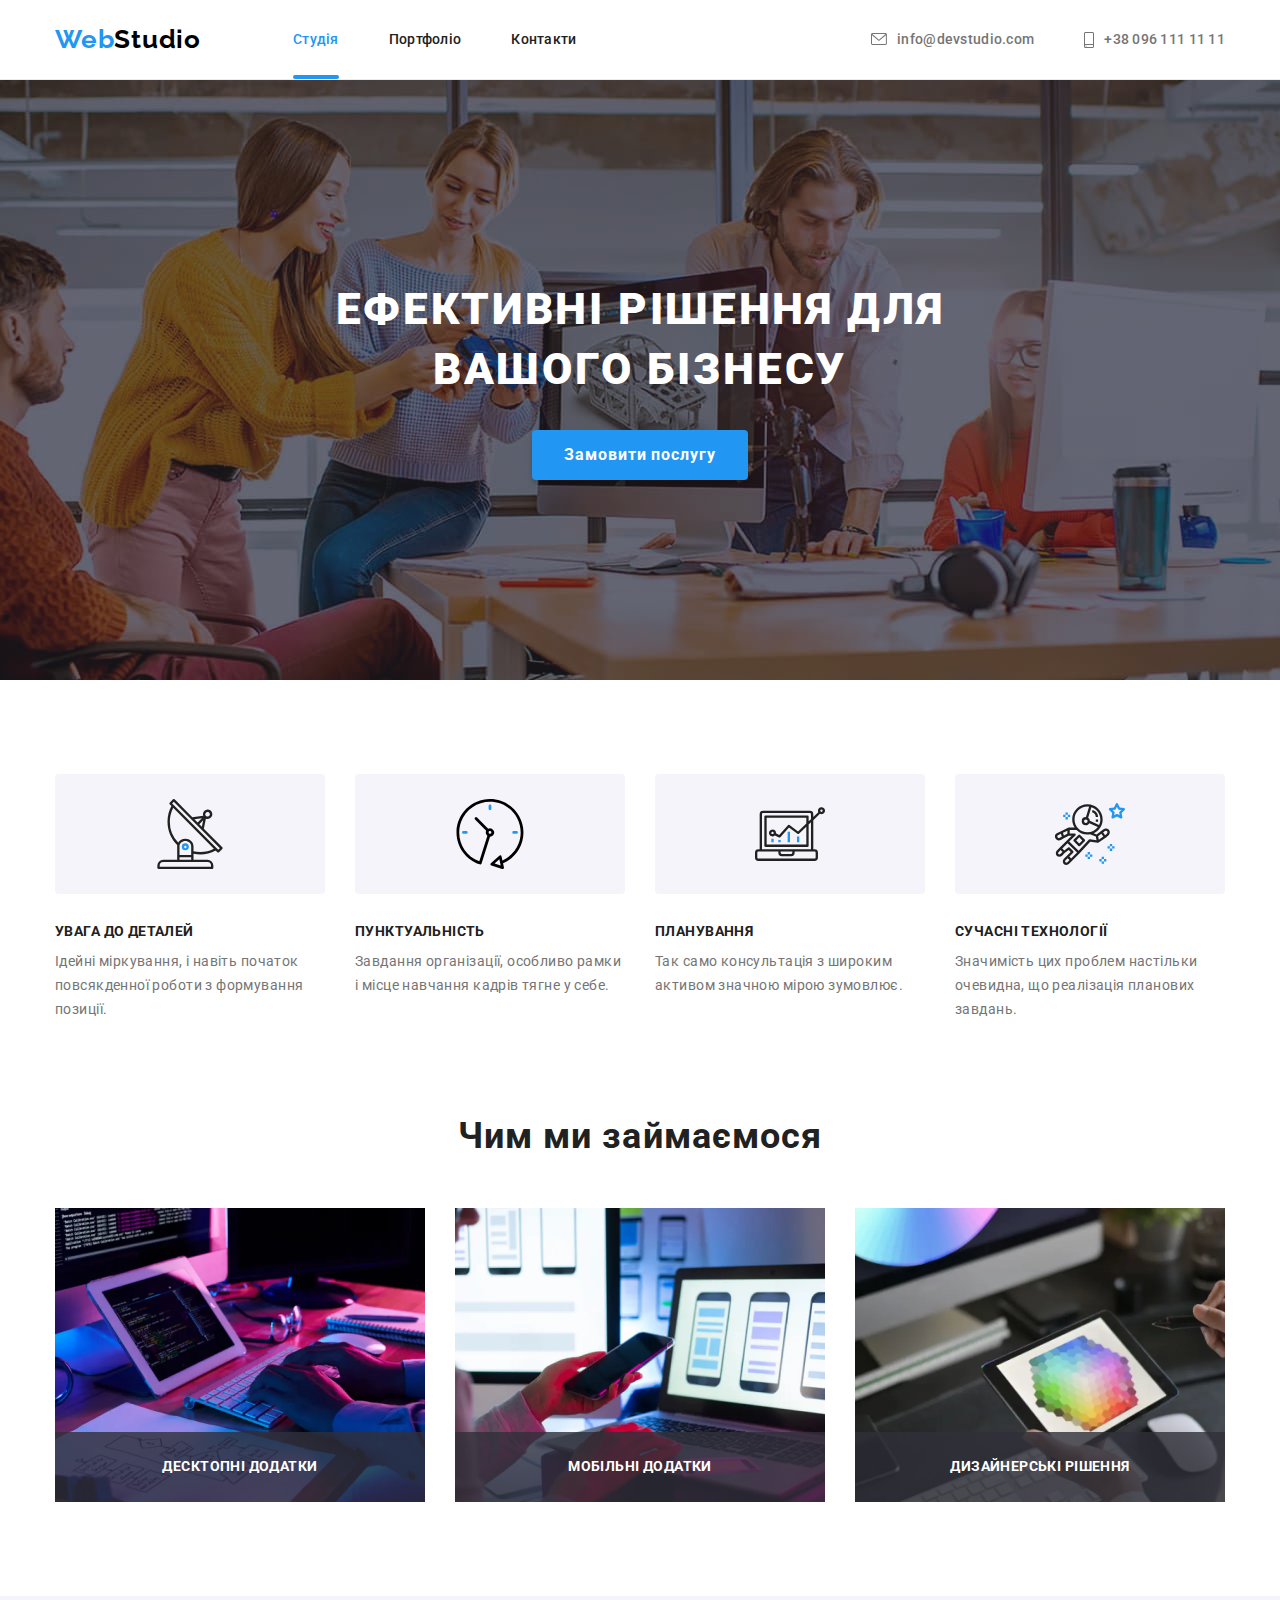
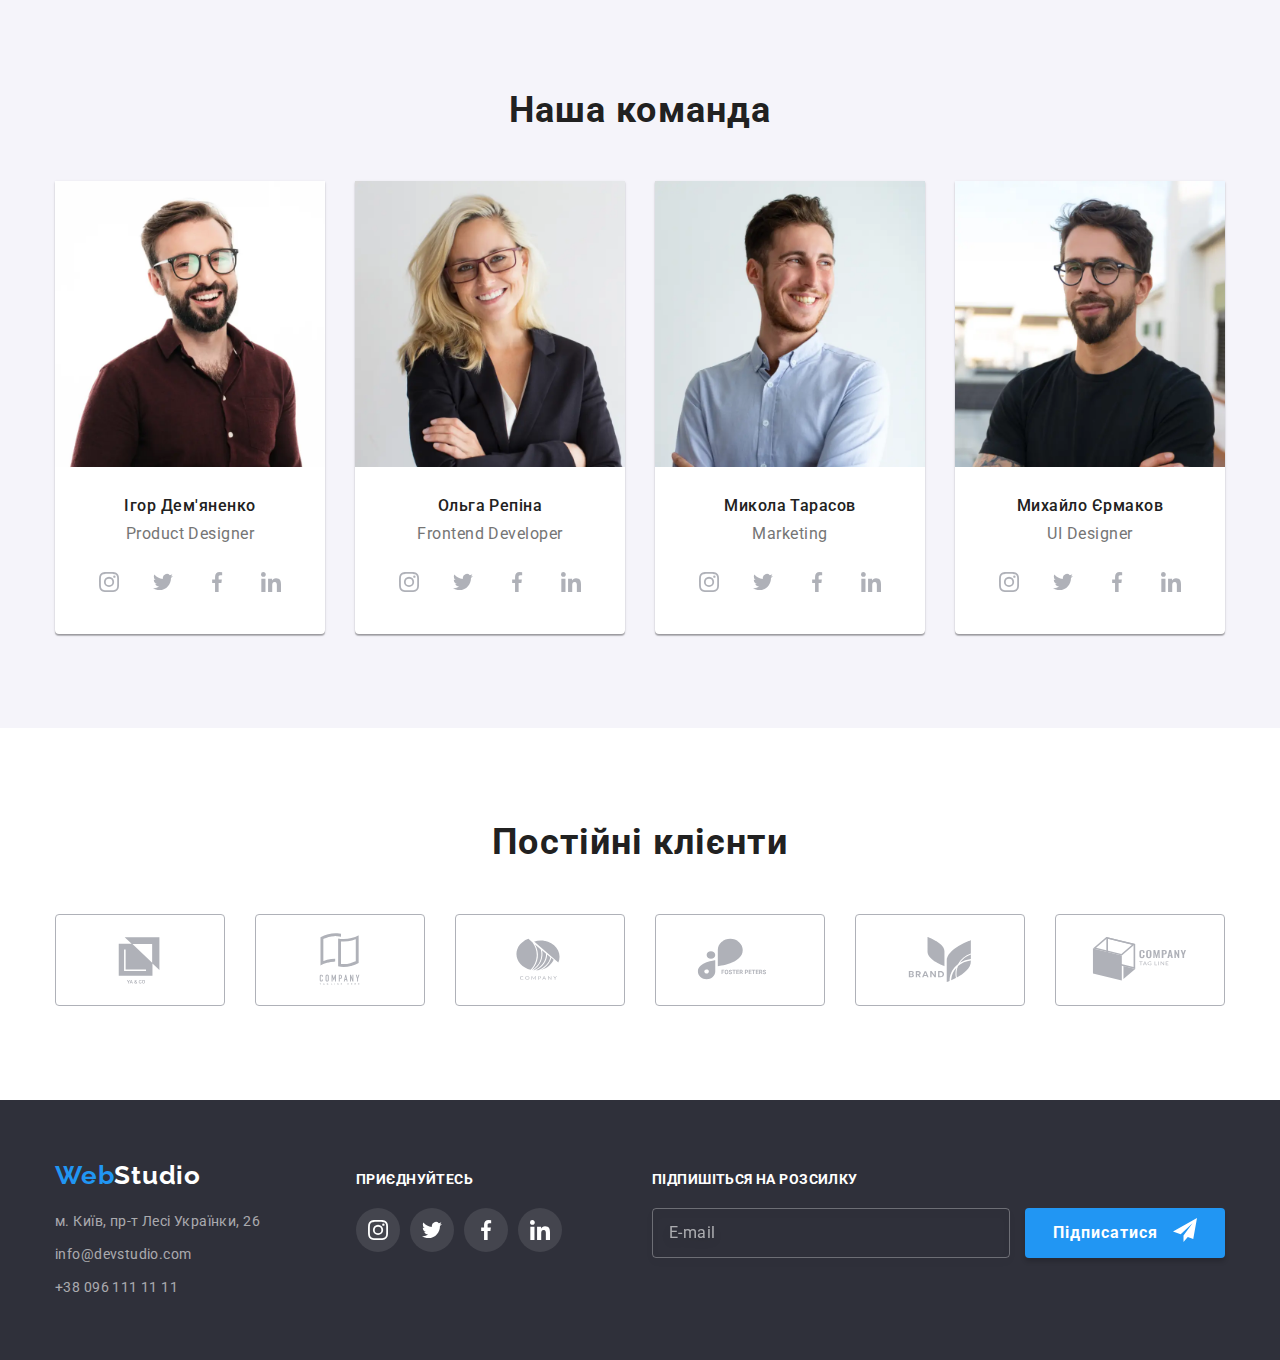
==== commit eaec2f98: "Закончил адаптивную верстку" ====
--- a/index.html
+++ b/index.html
@@ -2,7 +2,7 @@
 <html lang="uk">
   <head>
     <meta charset="UTF-8" />
-    <meta http-equiv="X-UA-Compatible" content="IE=edge" />    
+    <meta http-equiv="X-UA-Compatible" content="IE=edge" />
     <meta name="viewport" content="width=device-width, initial-scale=1.0" />
     <meta name="dedescription" content="Разработка сайтов любой сложности"/>
     <title> WebStudio </title>
@@ -15,86 +15,137 @@
   </head>
   <body>
     
-    <!--Шапка-->
+    <!--Шапка ====================================================================================================-->
 
     <header class="header">
         <div class="container container__header">
-
-            <!--Лого-->
-
-            <a class="logo" href="index.html" lang="en"> <span class="logo__accent">Web</span>Studio</a>
-
-            <button class="mobile-menu-open" type="button">
-                <svg class="mobile-" width="24" height="16">
-                <use href="./img/svg/icons.svg#menu_24px"></use>
-                </svg>
-            </button>
-
-            <div class="nav">
-                <nav>                
-                    
-                    <!--Основная навигация-->
-                    
+            <nav>
+                <!--Лого ====================================================================================================-->
+
+                <a class="logo" href="index.html" lang="en"> <span class="logo__accent">Web</span>Studio</a>
+
+                <!-- Кнопка открытия мобильного меню ==================================================================================================== -->
+
+                <button class="menu-toggle js-open-menu" aria-expanded="false" aria-controls="mobile-menu">
+                    <svg width="24" height="16">
+                        <use href="./img/svg/icons.svg#menu-toggle"></use>
+                    </svg>
+                </button>
+
+                <!-- меню навигации десктоп ==================================================================================================== -->
+
+                <div class="nav-container">
+
+                    <!--Основная навигация ====================================================================================================-->
+
                     <ul class="site-nav">
                         <li class="site-nav__item">                        
                             <a class="site-nav__link site-nav__link--current" href="index.html">Студія</a>                    
                         </li>
-                        <li class="site-nav__item">
-                            <a class="site-nav__link" href="./portfolio.html">Портфоліо</a>
-                        </li>
-                        <li class="site-nav__item">
-                            <a class="site-nav__link" href="#contacts">Контакти</a>
-                        </li>
+                        <li class="site-nav__item"><a class="site-nav__link" href="./portfolio.html">Портфоліо</a></li>
+                        <li class="site-nav__item"><a class="site-nav__link" href="#contacts">Контакти</a></li>
                     </ul>
-                </nav>
-
-                <!--Блок контактов-->
-
-                <ul class="contact-nav">
-                    <li class="contact-nav__item">                    
-                        <a class="contact-nav__link" href="mailto:info@devstudio.com" lang="en">
-                            <svg class="contact-nav__icon" width="16" height="12">
-                                <use href="./img/svg/icons.svg#envelope"></use>
-                            </svg>
-                            <svg class="contact-nav__icon contact-nav__icon--hidden" width="16" height="12">
-                                <use href="./img/svg/icons.svg#envelope"></use>
-                            </svg>
-                            info@devstudio.com
-                        </a>
-                    </li>
-                    <li class="contact-nav__item">                    
-                        <a class="contact-nav__link" href="tel:+380961111111">
-                            <svg class="contact-nav__icon" width="10" height="16">
-                                <use href="./img/svg/icons.svg#smartphone"></use>
-                            </svg>
-                            <svg class="contact-nav__icon contact-nav__icon--hidden" width="10" height="16">
-                                <use href="./img/svg/icons.svg#smartphone"></use>
-                            </svg>+38 096 111 11 11
-                        </a>
-                    </li>
-                </ul>
-            </div>            
+
+                    <!--Блок контактов ====================================================================================================-->
+
+                    <ul class="contact-nav">
+                        <li class="contact-nav__item">                    
+                            <a class="contact-nav__link" href="mailto:info@devstudio.com" lang="en">
+                                <svg class="contact-nav__icon" width="16" height="12">
+                                    <use href="./img/svg/icons.svg#envelope"></use>
+                                </svg>
+                                <svg class="contact-nav__icon contact-nav__icon--hidden" width="16" height="12">
+                                    <use href="./img/svg/icons.svg#envelope"></use>
+                                </svg>
+                                info@devstudio.com
+                            </a>
+                        </li>
+                        <li class="contact-nav__item">                    
+                            <a class="contact-nav__link" href="tel:+380961111111">
+                                <svg class="contact-nav__icon" width="10" height="16">
+                                    <use href="./img/svg/icons.svg#smartphone"></use>
+                                </svg>
+                                <svg class="contact-nav__icon contact-nav__icon--hidden" width="10" height="16">
+                                    <use href="./img/svg/icons.svg#smartphone"></use>
+                                </svg>+38 096 111 11 11
+                            </a>
+                        </li>
+                    </ul>
+                </div>
+            </nav>
         </div>           
     </header>
 
-        <!--Основной контент-->
+        <!--Основной контент ====================================================================================================-->
 
     <main>
 
-        <!--Герой-->
-
-        <section class="section hero">            
-            <h1 class="hero__title">Ефективні рішення для вашого бізнесу</h1>
-            <button class="hero__button" type="button" data-modal-open>Замовити послугу</button>
+        <!-- Мобильное меню ==================================================================================================== -->
+
+        <div class="menu-container js-menu-container" id="mobile-menu">
+            
+            <button class="menu-toggle js-close-menu" aria-expanded="false" aria-controls="mobile-menu">
+                <svg width="19" height="19">
+                    <use href="./img/svg/icons.svg#close"></use>
+                </svg>
+            </button>
+
+            <ul class="mobile-nav">
+                <li class="mobile-nav__item">                        
+                    <a class="mobile-nav__link" href="index.html">Студія</a>                    
+                </li>
+                <li class="mobile-nav__item">
+                    <a class="mobile-nav__link" href="./portfolio.html">Портфоліо</a>
+                </li>
+                <li class="mobile-nav__item">
+                    <a class="mobile-nav__link" href="#contacts">Контакти</a>
+                </li>
+            </ul>
+
+            <ul class="mobile-contacts">
+                <li class="mobile-contacts__item">                    
+                    <a class="mobile-contacts__tel" href="tel:+380961111111">+38 096 111 11 11</a>
+                </li>
+                <li class="mobile-contacts__item">                    
+                    <a class="mobile-contacts__mail" href="mailto:info@devstudio.com" lang="en">info@devstudio.com</a>
+                </li>                
+            </ul>
+
+            <ul class="mobile-social-links">
+                <li class="mobile-social-links__item">
+                    <a class="mobile-social-links__link" href="https://www.instagram.com/" rel="noopener noreferrer nofollow" target="_blank">Instagram</a>
+                </li>
+                <li class="mobile-social-links__item">
+                    <a class="mobile-social-links__link" href="https://www.twitter.com/" rel="noopener noreferrer nofollow" target="_blank">Twitter</a>
+                </li>
+                <li class="mobile-social-links__item">
+                    <a class="mobile-social-links__link" href="https://www.facebook.com/" rel="noopener noreferrer nofollow" target="_blank">Facebook</a>
+                </li>
+                <li class="mobile-social-links__item">
+                    <a class="mobile-social-links__link" href="https://www.linkedin.com/" rel="noopener noreferrer nofollow" target="_blank">Linkedin</a>
+                </li>
+            </ul>
+        </div>
+
+        <!--Герой ====================================================================================================-->
+
+        <section class="section hero">
+            <div class="container">
+                <h1 class="hero__title">Ефективні рішення для вашого бізнесу</h1>
+                <button class="button hero__button" type="button" data-modal-open>Замовити послугу</button>
+            </div>
+
+            <!-- Модальное окно ====================================================================================================-->
+
             <div class="backdrop backdrop--hidden" data-modal>
                 <div class="modal">
-                    <button class="modal-close-button" type="button" width="11" height="11" data-modal-close>
+                    <button class="button modal-close-button" type="button" width="11" height="11" data-modal-close>
                         <svg  height="11">
                             <use href="./img/svg/icons.svg#close"></use>
                         </svg>
                     </button>
 
-                     <!-- Форма обратной связи -->
+                     <!-- Форма обратной связи ====================================================================================================-->
 
                     <form class="call-back-form">
                         <b class="call-back-form__title">Залиште свої дані, ми вам передзвонимо</b>
@@ -123,7 +174,7 @@
                             </svg>
                         </div>
                         <label class="call-back-form__label" for="comment">Коментар</label>
-                        <textarea class="call-back-form__input call-back-form__input--comment" name="comment" id="comment" rows="8" placeholder="Введіть текст"></textarea>                                                    
+                        <textarea class="call-back-form__input call-back-form__input--comment" name="comment" id="comment" placeholder="Введіть текст"></textarea>                                                    
                         <label class="checkbox" for="agree">
                             <input class="checkbox__input--hidden visually-hidden" type="checkbox" name="agree" id="agree" value="agree">
                             <span class="checkbox__input">
@@ -133,7 +184,7 @@
                             </span>
                             <span>Погоджуюся з розсилкою та приймаю <a class="checkbox__link" href="">Умови договору</a> </span>
                         </label>
-                        <button class="hero__button" type="submit">
+                        <button class="button hero__button" type="submit">
                             Відправити
                         </button>
                     </form>                    
@@ -141,7 +192,7 @@
             </div>
         </section>      
 
-        <!--Особенности-->       
+        <!--Особенности ====================================================================================================-->       
         
         <section class="section">
             <div class="container">
@@ -187,7 +238,7 @@
             </div>
         </section>
 
-            <!--Чем занимаемся-->
+            <!--Чем занимаемся ====================================================================================================-->
 
         <section class="section section--no-padding-top">
             <div class="container">
@@ -197,33 +248,101 @@
                         <div class="activity__thumb">
                             <h3 class="activity__text">Десктопні додатки</h3>
                         </div>
-                        <img src="./img/img_1.jpg" alt="Програмування на планшеті">
+                        <picture>
+                            <source srcset="./img/desktop/activity1/activity1.webp 370w, ./img/desktop/activity1/activity1@2x.webp 740w"
+                                        media="(min-width: 1200px)"
+                                        sizes="(max-width: 100%), 30vw"
+                                        type="image/webp">
+
+                            <source srcset="./img/desktop/activity1/activity1.jpg 370w, ./img/desktop/activity1/activity1@2x.jpg 740w"
+                                        media="(min-width: 1200px)"
+                                        sizes="(max-width: 100%), 30vw"
+                                        type="image/jpg">
+
+                            <img src="./img/img_1.jpg" alt="Програмування на планшеті">
+                        </picture>
                     </li>
                     <li class="activity__item">
                         <div class="activity__thumb">
                             <h3 class="activity__text">Мобільні додатки</h3>
                         </div>
-                        <img src="./img/img_2.jpg" alt="Телефон у руці на фоні планшета">
+                        <picture>
+                            <source srcset="./img/desktop/activity2/activity2.webp 370w, ./img/desktop/activity2/activity2@2x.webp 740w"
+                                        media="(min-width: 1200px)"
+                                        sizes="(max-width: 100%), 30vw"
+                                        type="image/webp">
+
+                            <source srcset="./img/desktop/activity2/activity2.jpg 370w, ./img/desktop/activity2/activity2@2x.jpg 740w"
+                                        media="(min-width: 1200px)"
+                                        sizes="(max-width: 100%), 30vw"
+                                        type="image/jpg">
+
+                            <img src="./img/img_2.jpg" alt="Телефон у руці на фоні планшета">
+                        </picture>                        
                     </li>
                     <li class="activity__item">
                         <div class="activity__thumb">
                             <h3 class="activity__text">Дизайнерські рішення</h3>
                         </div>
-                        <img src="./img/img_3.jpg" alt="Планшет у руках з кольоровою палітрою на екрані">
+                        <picture>
+                            <source srcset="./img/desktop/activity3/activity3.webp 370w, ./img/desktop/activity3/activity3@2x.webp 740w"
+                                        media="(min-width: 1200px)"
+                                        sizes="(max-width: 100%), 30vw"
+                                        type="image/webp">
+
+                            <source srcset="./img/desktop/activity3/activity3.jpg 370w, ./img/desktop/activity3/activity3@2x.jpg 740w"
+                                        media="(min-width: 1200px)"
+                                        sizes="(max-width: 100%), 30vw"
+                                        type="image/jpg">
+
+                            <img src="./img/img_3.jpg" alt="Планшет у руках з кольоровою палітрою на екрані">
+                        </picture>                        
                      </li>                    
                 </ul>
             </div>            
         </section>
 
-        <!--Наша команда--> 
+        <!--Наша команда ====================================================================================================--> 
 
         <section class="section section--main-bg-color">
             <div class="container">
                 <h2 class="section__title">Наша команда</h2>
                 <ul class="team">
                         <li class="team__card">
-                            <img src="./img/product_designer.jpg"
+                            <picture>
+                                <source srcset="./img/mobile/team1-mobile/team1-mobile.webp 450w, ./img/mobile/team1-mobile/team1-mobile@2x.webp 900w"
+                                        media="(max-width: 767px)"
+                                        sizes="(max-width: 100%), 100vw"
+                                        type="image/webp">
+
+                                <source srcset="./img/tablet/team1-tablet/team1-tablet.webp 354w, ./img/tablet/team1-tablet/team1-tablet@2x.webp 708w"
+                                        media="(min-width: 768px)"
+                                        sizes="(max-width: 100%), 50vw"
+                                        type="image/webp">
+
+                                <source srcset="./img/desktop/team1-desktop/team1-desktop.webp 270w, ./img/desktop/team1-desktop/team1-desktop@2x.webp 540w"
+                                        media="(min-width: 1200px)"
+                                        sizes="(max-width: 100%), 25vw"
+                                        type="image/webp">
+
+                                <source srcset="./img/mobile/team1-mobile/team1-mobile.jpg 450w, ./img/mobile/team1-mobile/team1-mobile@2x.jpg 900w"
+                                        media="(max-width: 767px)"
+                                        sizes="(max-width: 100%), 100vw"
+                                        type="image/jpg">
+
+                                <source srcset="./img/tablet/team1-tablet/team1-tablet.jpg 354w, ./img/tablet/team1-tablet/team1-tablet@2x.jpg 708w"
+                                        media="(min-width: 768px)"
+                                        sizes="(max-width: 100%), 50vw"
+                                        type="image/jpg">
+
+                                <source srcset="./img/desktop/team1-desktop/team1-desktop.jpg 270w, ./img/desktop/team1-desktop/team1-desktop@2x.jpg 540w"
+                                        media="(min-width: 1200px)"
+                                        sizes="(max-width: 100%), 25vw"
+                                        type="image/jpg">
+                                
+                                <img src="./img/product_designer.jpg"
                                 alt="Молодой, улыбающийся парень в темнокрасной рубашке с бородой и в очках">
+                            </picture>
                             <div class="team__content">
                                 <h3 class="team__title">Ігор Дем'яненко</h2>
                                     <p class="team__text" lang="en">Product Designer</p>
@@ -265,8 +384,41 @@
                         </li>
                     
                         <li class="team__card">
-                            <img src="./img/frontend_developer.jpg"
+                            <picture>
+                                <source srcset="./img/mobile/team2-mobile/team2-mobile.webp 450w, ./img/mobile/team2-mobile/team2-mobile@2x.webp 900w"
+                                        media="(max-width: 767px)"
+                                        sizes="(max-width: 100%), 100vw"
+                                        type="image/webp">
+
+                                <source srcset="./img/tablet/team2-tablet/team2-tablet.webp 354w, ./img/tablet/team2-tablet/team2-tablet@2x.webp 708w"
+                                        media="(min-width: 768px)"
+                                        sizes="(max-width: 100%), 50vw"
+                                        type="image/webp">
+
+                                <source srcset="./img/desktop/team2-desktop/team2-desktop.webp 270w, ./img/desktop/team2-desktop/team2-desktop@2x.webp 540w"
+                                        media="(min-width: 1200px)"
+                                        sizes="(max-width: 100%), 25vw"
+                                        type="image/webp">
+
+                                <source srcset="./img/mobile/team2-mobile/team2-mobile.jpg 450w, ./img/mobile/team2-mobile/team2-mobile@2x.jpg 900w"
+                                        media="(max-width: 767px)"
+                                        sizes="(max-width: 100%), 100vw"
+                                        type="image/jpg">
+
+                                <source srcset="./img/tablet/team2-tablet/team2-tablet.jpg 354w, ./img/tablet/team2-tablet/team2-tablet@2x.jpg 708w"
+                                        media="(min-width: 768px)"
+                                        sizes="(max-width: 100%), 50vw"
+                                        type="image/jpg">
+
+                                <source srcset="./img/desktop/team2-desktop/team2-desktop.jpg 270w, ./img/desktop/team2-desktop/team2-desktop@2x.jpg 540w"
+                                        media="(min-width: 1200px)"
+                                        sizes="(max-width: 100%), 25vw"
+                                        type="image/jpg">
+                                
+                                <img src="./img/frontend_developer.jpg"
                                 alt="Молодоая, улыбающияся девушка блондинка в черном пиджаке и в очках">
+                            </picture>
+                            
                             <div class="team__content">
                                 <h3 class="team__title">Ольга Репіна</h2>
                                     <p class="team__text" lang="en">Frontend Developer</p>
@@ -308,7 +460,39 @@
                         </li>
                     
                         <li class="team__card">
-                            <img src="./img/marketing.jpg" alt="Молодой, улыбающийся парень в белой рубашке">
+                            <picture>
+                                <source srcset="./img/mobile/team3-mobile/team3-mobile.webp 450w, ./img/mobile/team3-mobile/team3-mobile@2x.webp 900w"
+                                        media="(max-width: 767px)"
+                                        sizes="(max-width: 100%, 100vw"
+                                        type="image/webp">
+
+                                <source srcset="./img/tablet/team3-tablet/team3-tablet.webp 354w, ./img/tablet/team3-tablet/team3-tablet@2x.webp 708w"
+                                        media="(min-width: 768px)"
+                                        sizes="(max-width: 100%), 50vw"
+                                        type="image/webp">
+
+                                <source srcset="./img/desktop/team3-desktop/team3-desktop.webp 270w, ./img/desktop/team3-desktop/team3-desktop@2x.webp 540w"
+                                        media="(min-width: 1200px)"
+                                        sizes="(max-width: 100%), 25vw"
+                                        type="image/webp">
+
+                                <source srcset="./img/mobile/team3-mobile/team3-mobile.jpg 450w, ./img/mobile/team3-mobile/team3-mobile@2x.jpg 900w"
+                                        media="(max-width: 767px)"
+                                        sizes="(max-width: 100%), 100vw"
+                                        type="image/jpg">
+
+                                <source srcset="./img/tablet/team3-tablet/team3-tablet.jpg 354w, ./img/tablet/team3-tablet/team3-tablet@2x.jpg 708w"
+                                        media="(min-width: 768px)"
+                                        sizes="(max-width: 100%), 50vw"
+                                        type="image/jpg">
+
+                                <source srcset="./img/desktop/team3-desktop/team3-desktop.jpg 270w, ./img/desktop/team3-desktop/team3-desktop@2x.jpg 540w"
+                                        media="(min-width: 1200px)"
+                                        sizes="(max-width: 100%), 25vw"
+                                        type="image/jpg">
+                                
+                                <img src="./img/marketing.jpg" alt="Молодой, улыбающийся парень в белой рубашке">
+                            </picture>
                             <div class="team__content">
                                 <h3 class="team__title">Микола Тарасов</h2>
                                     <p class="team__text" lang="en">Marketing</p>
@@ -350,7 +534,40 @@
                         </li>
                     
                         <li class="team__card">
-                            <img src="./img/ui_designer.jpg" alt="Молодой парень в черной футболке с бородой и в очках">
+                            <picture>
+                                <source srcset="./img/mobile/team4-mobile/team4-mobile.webp 450w, ./img/mobile/team4-mobile/team4-mobile@2x.webp 900w"
+                                        media="(max-width: 767px)"
+                                        sizes="(max-width: 100%), 100vw"
+                                        type="image/webp">
+
+                                <source srcset="./img/tablet/team4-tablet/team4-tablet.webp 354w, ./img/tablet/team4-tablet/team4-tablet@2x.webp 708w"
+                                        media="(min-width: 768px)"
+                                        sizes="(max-width: 100%), 50vw"
+                                        type="image/webp">
+
+                                <source srcset="./img/desktop/team4-desktop/team4-desktop.webp 270w, ./img/desktop/team4-desktop/team4-desktop@2x.webp 540w"
+                                        media="(min-width: 1200px)"
+                                        sizes="(max-width: 100%), 25vw"
+                                        type="image/webp">
+
+                                <source srcset="./img/mobile/team4-mobile/team4-mobile.jpg 450w, ./img/mobile/team4-mobile/team4-mobile@2x.jpg 900w"
+                                        media="(max-width: 767px)"
+                                        sizes="(max-width: 100%), 100vw"
+                                        type="image/jpg">
+
+                                <source srcset="./img/tablet/team4-tablet/team4-tablet.jpg 354w, ./img/tablet/team4-tablet/team4-tablet@2x.jpg 708w"
+                                        media="(min-width: 768px)"
+                                        sizes="(max-width: 100%), 50vw"
+                                        type="image/jpg">
+
+                                <source srcset="./img/desktop/team4-desktop/team4-desktop.jpg 270w, ./img/desktop/team4-desktop/team4-desktop@2x.jpg 540w"
+                                        media="(min-width: 1200px)"
+                                        sizes="(max-width: 100%), 25vw"
+                                        type="image/jpg">
+                                
+                                <img src="./img/ui_designer.jpg" alt="Молодой парень в черной футболке с бородой и в очках">
+                            </picture>
+                            
                             <div class="team__content">
                                 <h3 class="team__title">Михайло Єрмаков</h2>
                                     <p class="team__text" lang="en">UI Designer</p>
@@ -393,130 +610,128 @@
                     </ul>                               
             </div>            
         </section>
+
+        <!-- Постоянные клиенты ==================================================================================================== -->
+
+        <section class="section">
+            <div class="container">
+                <h2 class="section__title">Постійні клієнти</h2>
+                <ul class="customers">
+                        <li class="customers__item">
+                            <a class="customers__link" href="https://www.google.com" rel="noopener noreferrer nofollow" target="_blank">
+                                <svg class="customers__logo">
+                                    <use href="./img/svg/icons.svg#client-logo-1"></use>
+                                </svg>
+                            </a>
+                        </li>
+                        <li class="customers__item">
+                            <a class="customers__link" href="https://www.google.com" rel="noopener noreferrer nofollow" target="_blank">
+                                <svg class="customers__logo">
+                                    <use href="./img/svg/icons.svg#client-logo-2"></use>
+                                </svg>
+                            </a>
+                        </li>
+                        <li class="customers__item">
+                            <a class="customers__link" href="https://www.google.com" rel="noopener noreferrer nofollow" target="_blank">
+                                <svg class="customers__logo">
+                                    <use href="./img/svg/icons.svg#client-logo-3"></use>
+                                </svg>
+                            </a>
+                        </li>
+                        <li class="customers__item">
+                            <a class="customers__link" href="https://www.google.com" rel="noopener noreferrer nofollow" target="_blank">
+                                <svg class="customers__logo">
+                                    <use href="./img/svg/icons.svg#client-logo-4"></use>
+                                </svg>
+                            </a>
+                        </li>
+                        <li class="customers__item">
+                            <a class="customers__link" href="https://www.google.com" rel="noopener noreferrer nofollow" target="_blank">
+                                <svg class="customers__logo">
+                                    <use href="./img/svg/icons.svg#client-logo-5"></use>
+                                </svg>
+                            </a>
+                        </li>
+                        <li class="customers__item">
+                            <a class="customers__link" href="https://www.google.com" rel="noopener noreferrer nofollow" target="_blank">
+                                <svg class="customers__logo">
+                                    <use href="./img/svg/icons.svg#client-logo-6"></use>
+                                </svg>
+                            </a>
+                        </li>
+                    </ul>            
+            </div>
+        </section>
     </main>
 
-    <!-- Постоянные клиенты -->
-
-    <section class="section">
-        <div class="container">
-            <h2 class="section__title">Постійні клієнти</h2>
-            <ul class="customers">
-                    <li class="customers__item">
-                        <a class="customers__link" href="https://www.google.com" rel="noopener noreferrer nofollow" target="_blank">
-                            <svg class="customers__logo">
-                                <use href="./img/svg/icons.svg#client-logo-1"></use>
-                            </svg>
-                        </a>
-                    </li>
-                    <li class="customers__item">
-                        <a class="customers__link" href="https://www.google.com" rel="noopener noreferrer nofollow" target="_blank">
-                            <svg class="customers__logo">
-                                <use href="./img/svg/icons.svg#client-logo-2"></use>
-                            </svg>
-                        </a>
-                    </li>
-                    <li class="customers__item">
-                        <a class="customers__link" href="https://www.google.com" rel="noopener noreferrer nofollow" target="_blank">
-                            <svg class="customers__logo">
-                                <use href="./img/svg/icons.svg#client-logo-3"></use>
-                            </svg>
-                        </a>
-                    </li>
-                    <li class="customers__item">
-                        <a class="customers__link" href="https://www.google.com" rel="noopener noreferrer nofollow" target="_blank">
-                            <svg class="customers__logo">
-                                <use href="./img/svg/icons.svg#client-logo-4"></use>
-                            </svg>
-                        </a>
-                    </li>
-                    <li class="customers__item">
-                        <a class="customers__link" href="https://www.google.com" rel="noopener noreferrer nofollow" target="_blank">
-                            <svg class="customers__logo">
-                                <use href="./img/svg/icons.svg#client-logo-5"></use>
-                            </svg>
-                        </a>
-                    </li>
-                    <li class="customers__item">
-                        <a class="customers__link" href="https://www.google.com" rel="noopener noreferrer nofollow" target="_blank">
-                            <svg class="customers__logo">
-                                <use href="./img/svg/icons.svg#client-logo-6"></use>
-                            </svg>
-                        </a>
-                    </li>
-                </ul>            
-        </div>
-    </section>
-
-        <!--Подвал-->
+        <!--Подвал ====================================================================================================-->
 
     <footer class="footer">
         <div class="container container__footer">
-           
-            <!--Лого-->
+            <div class="footer__contacts">
+                <div class="footer__contacts-nav">
+
+                    <!--Лого ====================================================================================================-->
+
+                    <a class="logo logo--for-footer" href="index.html"><span class="logo__accent">Web</span>Studio</a>
     
-            <a class="logo logo--for-footer" href="index.html"><span class="logo__accent">Web</span>Studio</a>
+                    <!--Контакты ====================================================================================================-->
     
-            <!--Контакты-->
-
-            <address class="adress">
-                <ul id="contacts" class="adress__list">
-                    <li class="adress__item">
-                        <a class="adress__text" href="https://goo.gl/maps/bL18XimWbJK8uWrq5" rel="noopener noreferrer nofollow" target="_blank">м. Київ, пр-т Лесі Українки, 26</a>
-                    </li>
-                    <li class="adress__item">
-                        <a class="adress__text" href="mailto:info@devstudio.com">info@devstudio.com</a>
-                    </li>
-                    <li class="adress__item">
-                        <a class="adress__text" href="tel:+380961111111">+38 096 111 11 11</a>
-                    </li>
-                </ul>                    
-            </address>
-                
-            <div class="join">
-                <h3 class="join__title">приєднуйтесь</h3>                
-                <ul class="social-links social-links--for-footer">
-                    <li class="social-links__item social-links__item--for-footer">
-                        <a class="social-links__link social-links__link--for-footer" href="https://www.instagram.com/"
-                            rel="noopener noreferrer nofollow" target="_blank">
-                            <svg class="social-links__icon social-links__icon--for-footer" width="20" height="20">
-                                <use href="./img/svg/icons.svg#instagram"></use>
-                            </svg>
-                        </a>
-                    </li>
-                    <li class="social-links__item social-links__item--for-footer">
-                        <a class="social-links__link social-links__link--for-footer" href="https://www.twitter.com/"
-                            rel="noopener noreferrer nofollow" target="_blank">
-                            <svg class="social-links__icon social-links__icon--for-footer" width="20" height="20">
-                                <use href="./img/svg/icons.svg#twitter"></use>
-                            </svg>
-                        </a>
-                    </li>
-                    <li class="social-links__item social-links__item--for-footer">
-                        <a class="social-links__link social-links__link--for-footer" href="https://www.facebook.com/"
-                            rel="noopener noreferrer nofollow" target="_blank">
-                            <svg class="social-links__icon social-links__icon--for-footer" width="20" height="20">
-                                <use href="./img/svg/icons.svg#facebook"></use>
-                            </svg>
-                        </a>
-                    </li>
-                    <li class="social-links__item social-links__item--for-footer">
-                        <a class="social-links__link social-links__link--for-footer" href="https://www.linkedin.com/"
-                            rel="noopener noreferrer nofollow" target="_blank">
-                            <svg class="social-links__icon social-links__icon--for-footer" width="20" height="20">
-                                <use href="./img/svg/icons.svg#linkedin"></use>
-                            </svg>
-                        </a>
-                    </li>
-                </ul>
+                    <address class="adress">
+                        <ul id="contacts" class="adress__list">
+                            <li class="adress__item">
+                                <a class="adress__text" href="https://goo.gl/maps/bL18XimWbJK8uWrq5" rel="noopener noreferrer nofollow" target="_blank">м. Київ, пр-т Лесі Українки, 26</a></li>
+                            <li class="adress__item">
+                                <a class="adress__text" href="mailto:info@devstudio.com">info@devstudio.com</a></li>
+                            <li class="adress__item">
+                                <a class="adress__text" href="tel:+380961111111">+38 096 111 11 11</a>
+                            </li>
+                        </ul>
+                    </address>
+                </div>
+
+                <div class="join">
+                    <h3 class="join__title">приєднуйтесь</h3>                
+                    <ul class="social-links social-links--for-footer">
+                        <li class="social-links__item social-links__item--for-footer">
+                            <a class="social-links__link social-links__link--for-footer" href="https://www.instagram.com/" rel="noopener noreferrer nofollow" target="_blank">
+                                <svg class="social-links__icon social-links__icon--for-footer" width="20" height="20">
+                                    <use href="./img/svg/icons.svg#instagram"></use>
+                                </svg>
+                            </a>
+                        </li>
+                        <li class="social-links__item social-links__item--for-footer">
+                        <a class="social-links__link social-links__link--for-footer" href="https://www.twitter.com/" rel="noopener noreferrer nofollow" target="_blank">
+                                <svg class="social-links__icon social-links__icon--for-footer" width="20" height="20">
+                                    <use href="./img/svg/icons.svg#twitter"></use>
+                                </svg>
+                            </a>
+                        </li>
+                        <li class="social-links__item social-links__item--for-footer">
+                            <a class="social-links__link social-links__link--for-footer" href="https://www.facebook.com/" rel="noopener noreferrer nofollow" target="_blank">
+                                <svg class="social-links__icon social-links__icon--for-footer" width="20" height="20">
+                                    <use href="./img/svg/icons.svg#facebook"></use>
+                                </svg>
+                            </a>
+                        </li>
+                        <li class="social-links__item social-links__item--for-footer">
+                            <a class="social-links__link social-links__link--for-footer" href="https://www.linkedin.com/" rel="noopener noreferrer nofollow" target="_blank">
+                                <svg class="social-links__icon social-links__icon--for-footer" width="20" height="20">
+                                    <use href="./img/svg/icons.svg#linkedin"></use>
+                                </svg>
+                            </a>
+                        </li>
+                    </ul>
+                </div>
             </div>
-            <div class="subscription">
-                <form class="subscription__form">
+
+            <form class="subscription__form">
                     <label class="subscription__label" for="subscription-email">
                         <h3 class="subscription__title">Підпишіться на розсилку</h3>
                     </label>
                     <input class="subscription__input" type="email" name="subscription-email" id="subscription-email"
                         placeholder="E-mail">
-                    <button class="subscription__button" type="submit">                      
+                    <button class="button subscription__button" type="submit">                      
                         Підписатися
                         <svg class="subscription__button__icon" width="24" height="24">
                             <use href="./img/svg/icons.svg#send"></use>
@@ -526,9 +741,9 @@
                         </svg>
                     </button>
                 </form>
-            </div>
         </div>
     </footer>
     <script src="./js/modal.js"></script>
+    <script defer src="./js/mobile-menu.js"></script>
   </body>
 </html>--- a/css/main.min.css
+++ b/css/main.min.css
@@ -1 +1 @@
-.visually-hidden{position:absolute;width:1px;height:1px;margin:-1px;border:0;padding:0;white-space:nowrap;-webkit-clip-path:inset(100%);clip-path:inset(100%);clip:rect(0 0 0 0);overflow:hidden}ul{margin:0;padding:0;list-style:none}a{text-decoration:none}h1,h2,h3,p{margin:0}img{display:block;max-width:100%;height:auto}body{color:#757575;background-color:#fff;font-family:"Roboto","Helvetica","Arial",sans-serif;font-size:14px}.container{padding-top:60px;padding-left:15px;padding-right:15px;min-width:450px}.container__header{padding-top:0px;display:-webkit-box;display:-ms-flexbox;display:flex;-webkit-box-align:center;-ms-flex-align:center;align-items:center;-webkit-box-pack:justify;-ms-flex-pack:justify;justify-content:space-between}.container__footer{display:-webkit-box;display:-ms-flexbox;display:flex;-webkit-box-orient:vertical;-webkit-box-direction:normal;-ms-flex-direction:column;flex-direction:column;-webkit-box-align:center;-ms-flex-align:center;align-items:center}@media screen and (min-width: 768px){.container{width:738px}}@media screen and (min-width: 1200px){.container{width:1200px}.container__header{display:-webkit-box;display:-ms-flexbox;display:flex;-webkit-box-align:center;-ms-flex-align:center;align-items:center}.container__footer{display:-webkit-box;display:-ms-flexbox;display:flex;-webkit-box-align:baseline;-ms-flex-align:baseline;align-items:baseline}}.section{margin-left:auto;margin-right:auto;padding-bottom:60px}.section--main-bg-color{background-color:#f5f4fa}.section--no-padding-top{padding-top:0px}@media screen and (max-width: 1199px){.section--no-padding-top{display:none}}@media screen and (min-width: 1200px){.section{max-width:1600px;padding-top:94px;padding-bottom:94px}}.section__title{color:#212121;font-weight:700;font-size:36px;line-height:1.16;letter-spacing:.03em;text-align:center;margin-bottom:50px}.logo{display:block;padding-top:16px;padding-bottom:16px;color:#000;font-family:"Raleway";font-weight:700;font-size:24px;line-height:1.166;letter-spacing:.03em}@media screen and (min-width: 1600px){.logo{font-size:26px;line-height:1.19;letter-spacing:.03em}}.logo__accent{color:#2196f3}.logo--for-footer{text-align:center;color:#fff;line-height:normal;padding-top:0px;padding-bottom:0px}.social-links{display:-webkit-box;display:-ms-flexbox;display:flex;-webkit-box-align:center;-ms-flex-align:center;align-items:center;-webkit-box-pack:center;-ms-flex-pack:center;justify-content:center}.social-links--for-footer{margin-top:20px;padding:0}.social-links__item:not(:last-child){margin-right:10px}.social-links__link{display:-webkit-box;display:-ms-flexbox;display:flex;-webkit-box-align:center;-ms-flex-align:center;align-items:center;-webkit-box-pack:center;-ms-flex-pack:center;justify-content:center;width:44px;height:44px;border-radius:50%;color:#afb1b8;-webkit-transition-property:color,background-color;transition-property:color,background-color;-webkit-transition-duration:250ms;transition-duration:250ms;-webkit-transition-timing-function:cubic-bezier(0.4, 0, 0.2, 1);transition-timing-function:cubic-bezier(0.4, 0, 0.2, 1)}.social-links__link:hover,.social-links__link:focus{color:#fff;background-color:#2196f3}.social-links__link--for-footer{background-color:rgba(255,255,255,.1);color:#fff;margin-bottom:60px}.social-links__icon{fill:currentColor}.header{width:100%;border-bottom:1px solid #ececec}@media screen and (min-width: 1600px){.header nav{display:-webkit-box;display:-ms-flexbox;display:flex;-webkit-box-align:center;-ms-flex-align:center;align-items:center}}.nav{display:none}@media screen and (min-width: 768px){.nav{display:-webkit-box;display:-ms-flexbox;display:flex}}.site-nav{display:none}@media screen and (min-width: 1600px){.site-nav{display:-webkit-box;display:-ms-flexbox;display:flex;list-style:none;padding:0px;margin-top:0px;margin-right:0px;margin-bottom:0px;margin-left:93px}.site-nav__item:not(:last-child){margin-right:50px}}@media screen and (min-width: 1600px){.site-nav__link{display:block;position:relative;padding:32px 0px;color:#212121;font-weight:500;line-height:1.14;letter-spacing:.02em;text-decoration:none;-webkit-transition-property:color;transition-property:color;-webkit-transition-duration:250ms;transition-duration:250ms;-webkit-transition-timing-function:cubic-bezier(0.4, 0, 0.2, 1);transition-timing-function:cubic-bezier(0.4, 0, 0.2, 1)}.site-nav__link::after{content:"";position:absolute;right:0;bottom:0;width:100%;height:4px;background-color:#2196f3;border-radius:2px;-webkit-transform:scaleX(0);transform:scaleX(0);-webkit-transform-origin:right;transform-origin:right;-webkit-transition-property:-webkit-transform;transition-property:-webkit-transform;transition-property:transform;transition-property:transform, -webkit-transform;-webkit-transition-duration:250ms;transition-duration:250ms;-webkit-transition-timing-function:cubic-bezier(0.4, 0, 0.2, 1);transition-timing-function:cubic-bezier(0.4, 0, 0.2, 1)}.site-nav__link:hover:after,.site-nav__link:focus:after{-webkit-transform:scaleX(1);transform:scaleX(1);-webkit-transform-origin:left;transform-origin:left}.site-nav__link:hover,.site-nav__link:focus{color:#2196f3}.site-nav__link--current{color:#2196f3}.site-nav__link--current::after{-webkit-transform:scaleX(1);transform:scaleX(1)}}.contact-nav{display:none}@media screen and (min-width: 1600px){.contact-nav{display:-webkit-box;display:-ms-flexbox;display:flex;-webkit-box-align:center;-ms-flex-align:center;align-items:center;margin-left:auto;list-style:none}}.contact-nav__item{display:-webkit-box;display:-ms-flexbox;display:flex;-webkit-box-align:center;-ms-flex-align:center;align-items:center}.contact-nav__item:not(:last-child){margin-right:50px}.contact-nav__icon{display:block;margin-right:10px;fill:currentColor;-webkit-transition-property:-webkit-transform;transition-property:-webkit-transform;transition-property:transform;transition-property:transform, -webkit-transform;-webkit-transition-duration:250ms;transition-duration:250ms;-webkit-transition-timing-function:cubic-bezier(0.4, 0, 0.2, 1);transition-timing-function:cubic-bezier(0.4, 0, 0.2, 1)}.contact-nav__icon--hidden{position:absolute;-webkit-transform:translateY(30px);transform:translateY(30px)}.contact-nav__link{position:relative;overflow:hidden;display:-webkit-box;display:-ms-flexbox;display:flex;-webkit-box-align:center;-ms-flex-align:center;align-items:center;color:#757575;font-weight:500;line-height:1.14;letter-spacing:.02em;text-decoration:none;-webkit-transition-property:color;transition-property:color;-webkit-transition-duration:250ms;transition-duration:250ms;-webkit-transition-timing-function:cubic-bezier(0.4, 0, 0.2, 1);transition-timing-function:cubic-bezier(0.4, 0, 0.2, 1)}.contact-nav__link:hover,.contact-nav__link:focus{color:#2196f3}.contact-nav__link:hover .contact-nav__icon,.contact-nav__link :focus .contact-nav__icon{-webkit-transform:translateY(-30px);transform:translateY(-30px)}.contact-nav__link:hover .contact-nav__icon--hidden,.contact-nav__link:focus .contact-nav__icon--hidden{-webkit-transform:translateY(0);transform:translateY(0)}.hero{background-color:#c4c4c4;background-image:-webkit-gradient(linear, left top, left bottom, from(rgba(47, 48, 58, 0.4)), to(rgba(47, 48, 58, 0.4))),url(../img/hero-img-mobile.jpg);background-image:linear-gradient(to bottom, rgba(47, 48, 58, 0.4), rgba(47, 48, 58, 0.4)),url(../img/hero-img-mobile.jpg);background-size:cover;background-position:center;background-repeat:no-repeat;letter-spacing:.06em;padding-top:118px;padding-bottom:118px;text-align:center}@media screen and (min-width: 1600px){.hero{background-image:-webkit-gradient(linear, left top, left bottom, from(rgba(47, 48, 58, 0.4)), to(rgba(47, 48, 58, 0.4))),url(../img/hero-img.jpg);background-image:linear-gradient(to bottom, rgba(47, 48, 58, 0.4), rgba(47, 48, 58, 0.4)),url(../img/hero-img.jpg)}}.hero__title{display:inline-block;margin-bottom:30px;font-weight:900;font-size:26px;line-height:1.615;letter-spacing:.06em;text-transform:uppercase;color:#fff}@media screen and (min-width: 1200px){.differences{display:-webkit-box;display:-ms-flexbox;display:flex;line-height:1.71;letter-spacing:.03em;margin-top:-30px;margin-left:-30px}}.differences__item:not(:last-child){margin-bottom:30px}@media screen and (min-width: 1200px){.differences__item{-ms-flex-preferred-size:calc(25% - 30px);flex-basis:calc(25% - 30px);margin-left:30px;margin-top:30px}}.differences__icon-box{display:-webkit-box;display:-ms-flexbox;display:flex;-webkit-box-align:center;-ms-flex-align:center;align-items:center;-webkit-box-pack:center;-ms-flex-pack:center;justify-content:center;background:#f5f4fa;border-radius:4px;height:120px;margin-bottom:30px}.differences__title{color:#212121;font-weight:700;font-size:14px;line-height:1.14;letter-spacing:.03em;text-transform:uppercase;text-align:center}@media screen and (min-width: 768px){.differences__title{text-align:left}}.differences__text{margin-top:10px;line-height:1.71}.activity{display:-webkit-box;display:-ms-flexbox;display:flex;margin-top:-30px;margin-left:-30px}.activity__item{position:relative;-ms-flex-preferred-size:calc((100% - 60px)/3);flex-basis:calc((100% - 60px)/3);margin-left:30px;margin-top:30px}.activity__thumb{display:-webkit-box;display:-ms-flexbox;display:flex;-webkit-box-align:center;-ms-flex-align:center;align-items:center;-webkit-box-pack:center;-ms-flex-pack:center;justify-content:center;position:absolute;bottom:0px;width:100%;height:70px;background-color:rgba(47,48,58,.8)}.activity__text{color:#fff;font-size:14px;font-weight:700;line-height:1.14;letter-spacing:.03em;text-transform:uppercase}.team{font-size:16px;line-height:1.18;letter-spacing:.03em;text-align:center}@media screen and (min-width: 1200px){.team{display:-webkit-box;display:-ms-flexbox;display:flex;margin-top:-30px;margin-left:-30px}}.team__card{background-color:#fff;-webkit-box-shadow:0px 1px 3px rgba(0,0,0,.12),0px 1px 1px rgba(0,0,0,.14),0px 2px 1px rgba(0,0,0,.2);box-shadow:0px 1px 3px rgba(0,0,0,.12),0px 1px 1px rgba(0,0,0,.14),0px 2px 1px rgba(0,0,0,.2);border-radius:0px 0px 4px 4px}.team__card:not(:last-child){margin-bottom:30px}@media screen and (min-width: 1200px){.team__card{-ms-flex-preferred-size:calc(25% - 30px);flex-basis:calc(25% - 30px);margin-left:30px}}.team__content{padding-top:30px;padding-bottom:24px}@media screen and (min-width: 1200px){.team__content{padding-bottom:30px}}.team__title{font-weight:500;font-size:16px;line-height:1.18;letter-spacing:.03em;color:#212121}.team__text{margin-top:10px;margin-bottom:16px}.customers{display:-webkit-box;display:-ms-flexbox;display:flex;-ms-flex-wrap:wrap;flex-wrap:wrap;margin-top:-30px;margin-left:-30px}.customers__item{height:92px;margin-top:30px;margin-left:30px}@media screen and (max-width: 767px){.customers__item{-ms-flex-preferred-size:calc(50% - 30px);flex-basis:calc(50% - 30px)}}@media screen and (min-width: 1200px){.customers__item{-ms-flex-preferred-size:calc(16.6666666667% - 30px);flex-basis:calc(16.6666666667% - 30px)}}.customers__link{display:-webkit-box;display:-ms-flexbox;display:flex;-webkit-box-align:center;-ms-flex-align:center;align-items:center;-webkit-box-pack:center;-ms-flex-pack:center;justify-content:center;width:100%;height:100%;border:1px solid #afb1b8;border-radius:4px;color:#afb1b8;-webkit-transition-property:color,border-color;transition-property:color,border-color;-webkit-transition-duration:250ms;transition-duration:250ms;-webkit-transition-timing-function:cubic-bezier(0.4, 0, 0.2, 1);transition-timing-function:cubic-bezier(0.4, 0, 0.2, 1)}.customers__link:hover,.customers__link:focus{color:#2196f3;border-color:#2196f3}.customers__logo{width:106px;height:60px;fill:currentColor}.footer{padding-bottom:60px;background-color:#2f303a}.footer__contacts{-webkit-box-flex:1;-ms-flex-positive:1;flex-grow:1}.adress{margin-top:20px;margin-bottom:60px}.adress__list{text-align:center}.adress__item:not(:first-child){margin-top:9px;margin-bottom:0px}.adress__text{margin-top:0px;margin-bottom:0px;font-style:normal;line-height:1.71;letter-spacing:.03em;color:rgba(255,255,255,.6);text-decoration:none;-webkit-transition-property:color;transition-property:color;-webkit-transition-duration:250ms;transition-duration:250ms;-webkit-transition-timing-function:cubic-bezier(0.4, 0, 0.2, 1);transition-timing-function:cubic-bezier(0.4, 0, 0.2, 1)}.adress__text:hover,.adress__text:focus{color:#fff}@media screen and (min-width: 1200px){.join{margin-left:70px}}.join__title{font-weight:700;font-size:14px;line-height:1.14;letter-spacing:.03em;text-align:center;text-transform:uppercase;color:#fff}@media screen and (min-width: 1200px){.join__title{text-align:left}}.subscription{width:100%}@media screen and (min-width: 1200px){.subscription{margin-left:93px}}@media screen and (max-width: 1199px){.subscription__form{display:-webkit-box;display:-ms-flexbox;display:flex;-webkit-box-orient:vertical;-webkit-box-direction:normal;-ms-flex-direction:column;flex-direction:column;-webkit-box-align:center;-ms-flex-align:center;align-items:center}}.subscription__title{margin-bottom:20px;font-weight:700;font-size:14px;line-height:1.14;letter-spacing:.03em;text-align:center;text-transform:uppercase;color:#fff}.subscription__input{display:block;height:50px;padding:15px 16px;margin-bottom:20px;background-color:rgba(0,0,0,0);color:#fff;border:1px solid rgba(255,255,255,.3);-webkit-filter:drop-shadow(0px 4px 4px rgba(0, 0, 0, 0.15));filter:drop-shadow(0px 4px 4px rgba(0, 0, 0, 0.15));border-radius:4px}@media screen and (max-width: 1199px){.subscription__input{width:450px}}@media screen and (min-width: 1200px){.subscription__input{width:358px}}.subscription__input::-webkit-input-placeholder{font-size:16px;line-height:1.25;-webkit-box-align:center;align-items:center;letter-spacing:.03em;color:rgba(255,255,255,.6)}.subscription__input::-moz-placeholder{font-size:16px;line-height:1.25;align-items:center;letter-spacing:.03em;color:rgba(255,255,255,.6)}.subscription__input:-ms-input-placeholder{font-size:16px;line-height:1.25;-ms-flex-align:center;align-items:center;letter-spacing:.03em;color:rgba(255,255,255,.6)}.subscription__input::-ms-input-placeholder{font-size:16px;line-height:1.25;-ms-flex-align:center;align-items:center;letter-spacing:.03em;color:rgba(255,255,255,.6)}.subscription__input::placeholder{font-size:16px;line-height:1.25;-webkit-box-align:center;-ms-flex-align:center;align-items:center;letter-spacing:.03em;color:rgba(255,255,255,.6)}.backdrop{position:fixed;top:0;left:0;width:100%;height:100%;z-index:2;background-color:rgba(0,0,0,.2);visibility:visible;opacity:1;scale:1;-webkit-transition-property:opacity,visibility,-webkit-transform;transition-property:opacity,visibility,-webkit-transform;transition-property:opacity,transform,visibility;transition-property:opacity,transform,visibility,-webkit-transform;-webkit-transition-duration:250ms;transition-duration:250ms;-webkit-transition-timing-function:cubic-bezier(0.4, 0, 0.2, 1);transition-timing-function:cubic-bezier(0.4, 0, 0.2, 1)}.backdrop--hidden{visibility:hidden;pointer-events:none;opacity:0;-webkit-transform:scale(1.5);transform:scale(1.5)}.modal{position:absolute;top:50%;left:50%;-webkit-transform:translate(-50%, -50%);transform:translate(-50%, -50%);width:528px;min-height:581px;padding:40px;background-color:#fff;-webkit-box-shadow:0px 1px 3px rgba(0,0,0,.12),0px 1px 1px rgba(0,0,0,.14),0px 2px 1px rgba(0,0,0,.2);box-shadow:0px 1px 3px rgba(0,0,0,.12),0px 1px 1px rgba(0,0,0,.14),0px 2px 1px rgba(0,0,0,.2);border-radius:4px}.call-back-form__title{display:inline-block;margin-bottom:12px;font-weight:700;font-size:20px;line-height:1.15;text-align:center;letter-spacing:.03em;color:#212121}.call-back-form__label{display:block;margin-bottom:4px;text-align:left;font-size:12px;line-height:1.16;letter-spacing:.01em;-webkit-transition-property:color;transition-property:color;-webkit-transition-duration:250ms;transition-duration:250ms;-webkit-transition-timing-function:cubic-bezier(0.4, 0, 0.2, 1);transition-timing-function:cubic-bezier(0.4, 0, 0.2, 1)}.call-back-form__field{position:relative;margin-bottom:10px}.call-back-form__input{display:block;padding:0 0 0 42px;height:40px;width:100%;border:1px solid rgba(33,33,33,.2);border-radius:4px;-webkit-transition-property:border-color;transition-property:border-color;-webkit-transition-duration:250ms;transition-duration:250ms;-webkit-transition-timing-function:cubic-bezier(0.4, 0, 0.2, 1);transition-timing-function:cubic-bezier(0.4, 0, 0.2, 1)}.call-back-form__input:hover,.call-back-form__input:focus{border-color:#2196f3}.call-back-form__icon{position:absolute;top:50%;left:12px;-webkit-transform:translateY(-50%);transform:translateY(-50%);-webkit-transition-property:fill,-webkit-transform;transition-property:fill,-webkit-transform;transition-property:fill,transform;transition-property:fill,transform,-webkit-transform;-webkit-transition-duration:250ms;transition-duration:250ms;-webkit-transition-timing-function:cubic-bezier(0.4, 0, 0.2, 1);transition-timing-function:cubic-bezier(0.4, 0, 0.2, 1)}.call-back-form__input:not(:-moz-placeholder-shown)+.call-back-form__icon{fill:#2196f3;transform:scale(1.2) translateY(-40%)}.call-back-form__input:not(:-ms-input-placeholder)+.call-back-form__icon{fill:#2196f3;transform:scale(1.2) translateY(-40%)}.call-back-form__input:hover+.call-back-form__icon,.call-back-form__input:focus+.call-back-form__icon,.call-back-form__input:not(:placeholder-shown)+.call-back-form__icon{fill:#2196f3;-webkit-transform:scale(1.2) translateY(-40%);transform:scale(1.2) translateY(-40%)}.call-back-form__input--comment{resize:none;height:auto;margin-bottom:20px;padding:12px 16px}.call-back-form-input--comment::-webkit-input-placeholder{font-weight:400;font-size:14px;line-height:1.14;letter-spacing:.01em;color:rgba(117,117,117,.5)}.call-back-form-input--comment::-moz-placeholder{font-weight:400;font-size:14px;line-height:1.14;letter-spacing:.01em;color:rgba(117,117,117,.5)}.call-back-form-input--comment:-ms-input-placeholder{font-weight:400;font-size:14px;line-height:1.14;letter-spacing:.01em;color:rgba(117,117,117,.5)}.call-back-form-input--comment::-ms-input-placeholder{font-weight:400;font-size:14px;line-height:1.14;letter-spacing:.01em;color:rgba(117,117,117,.5)}.call-back-form-input--comment::placeholder{font-weight:400;font-size:14px;line-height:1.14;letter-spacing:.01em;color:rgba(117,117,117,.5)}.checkbox{display:-webkit-box;display:-ms-flexbox;display:flex;-webkit-box-align:center;-ms-flex-align:center;align-items:center;-webkit-box-pack:center;-ms-flex-pack:center;justify-content:center;font-size:14px;line-height:1.71;letter-spacing:.03em}.checkbox__input{display:-webkit-box;display:-ms-flexbox;display:flex;-webkit-box-align:center;-ms-flex-align:center;align-items:center;-webkit-box-pack:center;-ms-flex-pack:center;justify-content:center;width:16px;height:15px;margin-right:7px;border-radius:2px;border:2px solid #212121;fill:none}.checkbox__input--hidden:focus+.checkbox__input{-webkit-box-shadow:0px 0px 0px 2px #2196f3;box-shadow:0px 0px 0px 2px #2196f3}.checkbox__input--hidden:checked+.checkbox__input{background-color:#2196f3;fill:#fff;border:none}.checkbox__link{font-size:14px;line-height:1.71;letter-spacing:.03em;color:#2196f3}.filter__list{display:-webkit-box;display:-ms-flexbox;display:flex;-webkit-box-align:center;-ms-flex-align:center;align-items:center;-webkit-box-pack:center;-ms-flex-pack:center;justify-content:center;margin-bottom:50px}.filter__item:not(:last-child){margin-right:8px}.gallery{display:-webkit-box;display:-ms-flexbox;display:flex;-ms-flex-wrap:wrap;flex-wrap:wrap;margin-top:-30px;margin-left:-30px;font-size:16px;line-height:1.87}.gallery__card{-ms-flex-preferred-size:calc(33.3333333333% - 30px);flex-basis:calc(33.3333333333% - 30px);margin-top:30px;margin-left:30px}.gallery__link{display:block;text-decoration:none;color:currentColor;-webkit-transition-property:-webkit-box-shadow;transition-property:-webkit-box-shadow;transition-property:box-shadow;transition-property:box-shadow, -webkit-box-shadow;-webkit-transition-duration:250ms;transition-duration:250ms;-webkit-transition-timing-function:cubic-bezier(0.4, 0, 0.2, 1);transition-timing-function:cubic-bezier(0.4, 0, 0.2, 1)}.gallery__link:hover,.gallery__link:focus{-webkit-box-shadow:0px 1px 1px rgba(0,0,0,.12),0px 4px 4px rgba(0,0,0,.06),1px 4px 6px rgba(0,0,0,.16);box-shadow:0px 1px 1px rgba(0,0,0,.12),0px 4px 4px rgba(0,0,0,.06),1px 4px 6px rgba(0,0,0,.16)}.gallery__link:hover .gallery__overlay,.gallery__link:focus .gallery__overlay{-webkit-transform:translateY(0);transform:translateY(0)}.gallery__content{padding:20px 24px;border-left:1px solid #eee;border-right:1px solid #eee;border-bottom:1px solid #eee}.gallery__title{color:#212121;font-weight:700;font-size:18px;line-height:2;letter-spacing:.06em;margin-bottom:4px}.gallery__thumb{position:relative;overflow:hidden}.gallery__overlay{position:absolute;padding:63px 24px;width:100%;height:100%;background-color:rgba(33,150,243,.9);-webkit-transform:translateY(100%);transform:translateY(100%);-webkit-transition:250ms;transition:250ms;-webkit-transition-timing-function:cubic-bezier(0.4, 0, 0.2, 1);transition-timing-function:cubic-bezier(0.4, 0, 0.2, 1)}.gallery__text{font-style:normal;font-weight:400;font-size:18px;line-height:1.55;letter-spacing:.03em;color:#fff}.filter__button,.subscription__button,.hero__button,.modal-close-button,.mobile-menu-open{cursor:pointer;font-family:inherit;padding:0;border:0px;border-radius:4px}.mobile-menu-open{display:-webkit-box;display:-ms-flexbox;display:flex;-webkit-box-align:center;-ms-flex-align:center;align-items:center;-webkit-box-pack:center;-ms-flex-pack:center;justify-content:center;width:40px;height:40px;border:none;fill:#000;background-color:rgba(0,0,0,0)}.modal-close-button{display:-webkit-box;display:-ms-flexbox;display:flex;-webkit-box-align:center;-ms-flex-align:center;align-items:center;-webkit-box-pack:center;-ms-flex-pack:center;justify-content:center;position:absolute;top:8px;right:8px;width:30px;height:30px;border:1px solid rgba(0,0,0,.1);border-radius:50%;fill:#000;background-color:#fff;-webkit-transition-property:fill,-webkit-transform;transition-property:fill,-webkit-transform;transition-property:fill,transform;transition-property:fill,transform,-webkit-transform;-webkit-transition-duration:250ms;transition-duration:250ms;-webkit-transition-timing-function:cubic-bezier(0.4, 0, 0.2, 1);transition-timing-function:cubic-bezier(0.4, 0, 0.2, 1)}.modal-close-button:hover,.modal-close-button:focus{fill:#2196f3;-webkit-transform:rotate(180deg);transform:rotate(180deg)}.hero__button{display:block;width:200px;margin-left:auto;margin-right:auto;padding-top:10px;padding-bottom:10px;background-color:#2196f3;color:#fff;-webkit-box-shadow:0px 4px 4px rgba(0,0,0,.15);box-shadow:0px 4px 4px rgba(0,0,0,.15);-webkit-transition-property:background-color;transition-property:background-color;-webkit-transition-duration:250ms;transition-duration:250ms;-webkit-transition-timing-function:cubic-bezier(0.4, 0, 0.2, 1);transition-timing-function:cubic-bezier(0.4, 0, 0.2, 1);font-size:16px;font-weight:700;line-height:1.87;letter-spacing:.06em}.hero__button:hover,.hero__button:focus{background-color:#188ce8}.subscription__button{position:relative;overflow:hidden;width:200px;height:50px;padding:10px 28px;margin-left:auto;margin-right:auto;background-color:#2196f3;color:#fff;text-align:left;font-weight:700;font-size:16px;line-height:1.875;letter-spacing:.06em;-webkit-box-shadow:0px 4px 4px rgba(0,0,0,.15);box-shadow:0px 4px 4px rgba(0,0,0,.15);border-radius:4px;-webkit-transition-property:background-color;transition-property:background-color;-webkit-transition-duration:250ms;transition-duration:250ms;-webkit-transition-timing-function:cubic-bezier(0.4, 0, 0.2, 1);transition-timing-function:cubic-bezier(0.4, 0, 0.2, 1)}@media screen and (min-width: 1200px){.subscription__button{margin-left:12px}}.subscription__button:hover{background-color:#188ce8}@media screen and (min-wisth: 1200px){.subscription__button:hover .subscription__button__icon,.subscription__button:focus .subscription__button__icon{-webkit-transform:translateY(-200%);transform:translateY(-200%)}.subscription__button:hover .subscription__button__icon--hidden,.subscription__button:focus .subscription__button__icon--hidden{-webkit-transform:translateY(0);transform:translateY(0)}}.subscription__button__icon{position:absolute;right:28px;fill:currentColor;-webkit-transition-property:-webkit-transform;transition-property:-webkit-transform;transition-property:transform;transition-property:transform, -webkit-transform;-webkit-transition-duration:250ms;transition-duration:250ms;-webkit-transition-timing-function:cubic-bezier(0.4, 0, 0.2, 1);transition-timing-function:cubic-bezier(0.4, 0, 0.2, 1)}.subscription__button__icon--hidden{display:none}@media screen and (min-wisth: 1200px){.subscription__button__icon--hidden{-webkit-transform:translateY(200%);transform:translateY(200%)}}.filter__button{font-weight:500;font-size:16px;line-height:1.62;padding-top:6px;padding-bottom:6px;padding-left:22px;padding-right:22px;-webkit-transition-property:color,background-color,-webkit-box-shadow;transition-property:color,background-color,-webkit-box-shadow;transition-property:box-shadow,color,background-color;transition-property:box-shadow,color,background-color,-webkit-box-shadow;-webkit-transition-duration:250ms;transition-duration:250ms;-webkit-transition-timing-function:cubic-bezier(0.4, 0, 0.2, 1);transition-timing-function:cubic-bezier(0.4, 0, 0.2, 1)}.filter__button:hover,.filter__button:focus{-webkit-box-shadow:0px 3px 1px rgba(0,0,0,.1),0px 1px 2px rgba(0,0,0,.08),0px 2px 2px rgba(0,0,0,.12);box-shadow:0px 3px 1px rgba(0,0,0,.1),0px 1px 2px rgba(0,0,0,.08),0px 2px 2px rgba(0,0,0,.12);color:#fff;background-color:#2196f3}/*# sourceMappingURL=main.min.css.map */+.visually-hidden{position:absolute;width:1px;height:1px;margin:-1px;border:0;padding:0;white-space:nowrap;-webkit-clip-path:inset(100%);clip-path:inset(100%);clip:rect(0 0 0 0);overflow:hidden}ul{margin:0;padding:0;list-style:none}a{text-decoration:none}h1,h2,h3,p{margin:0}img{display:block;max-width:100%;height:auto}body{color:#757575;background-color:#fff;font-family:"Roboto","Helvetica","Arial",sans-serif;font-size:14px}.container{margin-left:auto;margin-right:auto;padding-left:15px;padding-right:15px;max-width:1200px;height:100%}.container__header{display:-webkit-box;display:-ms-flexbox;display:flex;-webkit-box-align:center;-ms-flex-align:center;align-items:center;height:100%}.container__footer{display:-webkit-box;display:-ms-flexbox;display:flex;-webkit-box-orient:vertical;-webkit-box-direction:normal;-ms-flex-direction:column;flex-direction:column;-webkit-box-align:center;-ms-flex-align:center;align-items:center}@media screen and (min-width: 1200px){.container__footer{-webkit-box-align:baseline;-ms-flex-align:baseline;align-items:baseline}}@media screen and (min-width: 1200px){.container__footer{-webkit-box-orient:horizontal;-webkit-box-direction:normal;-ms-flex-direction:row;flex-direction:row}}.section{max-width:1600px;margin-left:auto;margin-right:auto;padding-top:94px;padding-bottom:94px}@media screen and (max-width: 1199px){.section{padding-top:60px;padding-bottom:60px}}.section--no-padding-top{padding-top:0px}@media screen and (max-width: 1199px){.section--no-padding-top{display:none}}.section--main-bg-color{background-color:#f5f4fa}.section__title{color:#212121;font-weight:700;font-size:36px;line-height:1.16;letter-spacing:.03em;text-align:center;margin-bottom:50px}.logo{display:-webkit-box;display:-ms-flexbox;display:flex;-webkit-box-align:center;-ms-flex-align:center;align-items:center;-webkit-box-pack:center;-ms-flex-pack:center;justify-content:center;height:100%;color:#000;font-family:"Raleway";font-weight:700;font-size:26px;line-height:1.19;letter-spacing:.03em;text-decoration:none}.logo--for-footer{color:#fff;line-height:normal;padding-top:0px;padding-bottom:0px;text-align:center}@media screen and (min-width: 1200px){.logo--for-footer{-webkit-box-pack:start;-ms-flex-pack:start;justify-content:flex-start}}.logo__accent{color:#2196f3}.social-links{display:-webkit-box;display:-ms-flexbox;display:flex;-webkit-box-align:center;-ms-flex-align:center;align-items:center;-webkit-box-pack:center;-ms-flex-pack:center;justify-content:center}.social-links--for-footer{margin-top:20px;padding:0}.social-links__item:not(:last-child){margin-right:10px}.social-links__link{display:-webkit-box;display:-ms-flexbox;display:flex;-webkit-box-align:center;-ms-flex-align:center;align-items:center;-webkit-box-pack:center;-ms-flex-pack:center;justify-content:center;width:44px;height:44px;border-radius:50%;color:#afb1b8;-webkit-transition-property:color,background-color;transition-property:color,background-color;-webkit-transition-duration:250ms;transition-duration:250ms;-webkit-transition-timing-function:cubic-bezier(0.4, 0, 0.2, 1);transition-timing-function:cubic-bezier(0.4, 0, 0.2, 1)}.social-links__link:hover,.social-links__link:focus{color:#fff;background-color:#2196f3}.social-links__link--for-footer{background-color:rgba(255,255,255,.1);color:#fff}.social-links__icon{fill:currentColor}.header{border-bottom:1px solid #ececec;height:60px}@media screen and (min-width: 768px){.header{height:80px}}nav{display:-webkit-box;display:-ms-flexbox;display:flex;-webkit-box-align:center;-ms-flex-align:center;align-items:center;width:100%;height:100%}.nav-container{display:-webkit-box;display:-ms-flexbox;display:flex;-webkit-box-align:center;-ms-flex-align:center;align-items:center;margin-left:87px;width:100%}@media screen and (max-width: 767px){.nav-container{display:none}}@media screen and (min-width: 1200px){.nav-container{margin-left:92px}}.site-nav{display:-webkit-box;display:-ms-flexbox;display:flex;list-style:none}.site-nav__item:not(:last-child){margin-right:50px}.site-nav__link{display:block;position:relative;padding:32px 0px;color:#212121;font-weight:500;line-height:1.14;letter-spacing:.02em;text-decoration:none;-webkit-transition-property:color;transition-property:color;-webkit-transition-duration:250ms;transition-duration:250ms;-webkit-transition-timing-function:cubic-bezier(0.4, 0, 0.2, 1);transition-timing-function:cubic-bezier(0.4, 0, 0.2, 1)}.site-nav__link::after{content:"";position:absolute;right:0;bottom:0;width:100%;height:4px;background-color:#2196f3;border-radius:2px;-webkit-transform:scaleX(0);transform:scaleX(0);-webkit-transform-origin:right;transform-origin:right;-webkit-transition-property:-webkit-transform;transition-property:-webkit-transform;transition-property:transform;transition-property:transform, -webkit-transform;-webkit-transition-duration:250ms;transition-duration:250ms;-webkit-transition-timing-function:cubic-bezier(0.4, 0, 0.2, 1);transition-timing-function:cubic-bezier(0.4, 0, 0.2, 1)}.site-nav__link:hover:after,.site-nav__link:focus:after{-webkit-transform:scaleX(1);transform:scaleX(1);-webkit-transform-origin:left;transform-origin:left}.site-nav__link:hover,.site-nav__link:focus{color:#2196f3}.site-nav__link--current{color:#2196f3}.site-nav__link--current::after{-webkit-transform:scaleX(1);transform:scaleX(1)}.contact-nav{display:-webkit-box;display:-ms-flexbox;display:flex;-webkit-box-align:center;-ms-flex-align:center;align-items:center;margin-left:auto;list-style:none}@media screen and (min-width: 768px)and (max-width: 1199px){.contact-nav{-webkit-box-orient:vertical;-webkit-box-direction:normal;-ms-flex-direction:column;flex-direction:column;-webkit-box-align:start;-ms-flex-align:start;align-items:flex-start}}.contact-nav__item{display:-webkit-box;display:-ms-flexbox;display:flex;-webkit-box-align:center;-ms-flex-align:center;align-items:center}@media screen and (min-width: 768px)and (max-width: 1199px){.contact-nav__item:not(:last-child){margin-bottom:10px}}@media screen and (min-width: 1200px){.contact-nav__item:not(:last-child){margin-right:50px}}.contact-nav__icon{display:block;margin-right:10px;fill:currentColor;-webkit-transition-property:-webkit-transform;transition-property:-webkit-transform;transition-property:transform;transition-property:transform, -webkit-transform;-webkit-transition-duration:250ms;transition-duration:250ms;-webkit-transition-timing-function:cubic-bezier(0.4, 0, 0.2, 1);transition-timing-function:cubic-bezier(0.4, 0, 0.2, 1)}.contact-nav__icon--hidden{position:absolute;-webkit-transform:translateY(30px);transform:translateY(30px)}.contact-nav__link{position:relative;overflow:hidden;display:-webkit-box;display:-ms-flexbox;display:flex;-webkit-box-align:center;-ms-flex-align:center;align-items:center;color:#757575;font-weight:500;line-height:1.14;letter-spacing:.02em;text-decoration:none;-webkit-transition-property:color;transition-property:color;-webkit-transition-duration:250ms;transition-duration:250ms;-webkit-transition-timing-function:cubic-bezier(0.4, 0, 0.2, 1);transition-timing-function:cubic-bezier(0.4, 0, 0.2, 1)}.contact-nav__link:hover,.contact-nav__link:focus{color:#2196f3}.contact-nav__link:hover .contact-nav__icon,.contact-nav__link :focus .contact-nav__icon{-webkit-transform:translateY(-30px);transform:translateY(-30px)}.contact-nav__link:hover .contact-nav__icon--hidden,.contact-nav__link:focus .contact-nav__icon--hidden{-webkit-transform:translateY(0);transform:translateY(0)}.menu-container{display:-webkit-box;display:-ms-flexbox;display:flex;-webkit-box-orient:vertical;-webkit-box-direction:normal;-ms-flex-direction:column;flex-direction:column;position:fixed;top:0;left:0;width:100vw;height:100vh;padding:48px 40px;background-color:#fff;-webkit-transform:translateY(-100vh);transform:translateY(-100vh);-webkit-transition-property:-webkit-transform;transition-property:-webkit-transform;transition-property:transform;transition-property:transform, -webkit-transform;-webkit-transition-duration:250ms;transition-duration:250ms;-webkit-transition-timing-function:cubic-bezier(0.4, 0, 0.2, 1);transition-timing-function:cubic-bezier(0.4, 0, 0.2, 1)}.menu-container.is-open{-webkit-transform:translateY(0);transform:translateY(0)}@media screen and (min-width: 768px){.menu-container{display:none}}.mobile-nav{margin-bottom:auto}.mobile-nav__item:not(:last-child){margin-bottom:32px}.mobile-nav__link{font-weight:500;font-size:40px;line-height:1.175;letter-spacing:.02em;color:#212121;-webkit-transition-property:color;transition-property:color;-webkit-transition-duration:250ms;transition-duration:250ms;-webkit-transition-timing-function:cubic-bezier(0.4, 0, 0.2, 1);transition-timing-function:cubic-bezier(0.4, 0, 0.2, 1)}.mobile-nav__link:focus,.mobile-nav__link:hover{color:#2196f3}.mobile-contacts__item{margin-bottom:32px}.mobile-contacts__item:last-child{margin-bottom:64px}.mobile-contacts__tel{font-weight:500;font-size:34px;line-height:1.17;color:#2196f3}.mobile-contacts__mail{margin-bottom:64px;font-weight:500;font-size:24px;line-height:1.16;color:#757575}.mobile-social-links{display:-webkit-box;display:-ms-flexbox;display:flex;-ms-flex-wrap:wrap;flex-wrap:wrap}.mobile-social-links__item{display:-webkit-box;display:-ms-flexbox;display:flex}.mobile-social-links__item:not(:last-child):after{content:"";display:block;margin-left:10px;margin-right:10px;display:block;width:1px;height:100%;background-color:rgba(33,33,33,.2)}.mobile-social-links__link{font-weight:500;font-size:18px;line-height:1.22;color:#2196f3}.hero{background-color:#c4c4c4;background-image:-webkit-gradient(linear, left top, left bottom, from(rgba(47, 48, 58, 0.4)), to(rgba(47, 48, 58, 0.4))),url(../img/hero-img.jpg);background-image:linear-gradient(to bottom, rgba(47, 48, 58, 0.4), rgba(47, 48, 58, 0.4)),url(../img/hero-img.jpg);background-size:cover;background-position:center;background-repeat:no-repeat;letter-spacing:.06em;padding-top:118px;padding-bottom:118px;text-align:center}@media screen and (max-width: 767px){.hero{background-image:-webkit-gradient(linear, left top, left bottom, from(rgba(47, 48, 58, 0.4)), to(rgba(47, 48, 58, 0.4))),url(../../../img/mobile/hero-mobile/hero-mobile.jpg);background-image:linear-gradient(to bottom, rgba(47, 48, 58, 0.4), rgba(47, 48, 58, 0.4)),url(../../../img/mobile/hero-mobile/hero-mobile.jpg)}}@media screen and (max-width: 767px)and (min-device-pixel-ratio: 2),screen and (max-width: 767px)and (-webkit-min-device-pixel-ratio: 2),screen and (max-width: 767px)and (min-resolution: 192dpi),screen and (max-width: 767px)and (min-resolution: 2dppx){.hero{background-image:-webkit-gradient(linear, left top, left bottom, from(rgba(47, 48, 58, 0.4)), to(rgba(47, 48, 58, 0.4))),url(../../../img/mobile/hero-mobile/hero-mobile@2x.jpg);background-image:linear-gradient(to bottom, rgba(47, 48, 58, 0.4), rgba(47, 48, 58, 0.4)),url(../../../img/mobile/hero-mobile/hero-mobile@2x.jpg)}}@media screen and (min-width: 768px){.hero{height:400px;background-image:-webkit-gradient(linear, left top, left bottom, from(rgba(47, 48, 58, 0.4)), to(rgba(47, 48, 58, 0.4))),url(../../../img/tablet/hero-tablet/hero-tablet.jpg);background-image:linear-gradient(to bottom, rgba(47, 48, 58, 0.4), rgba(47, 48, 58, 0.4)),url(../../../img/tablet/hero-tablet/hero-tablet.jpg)}}@media screen and (min-width: 768px)and (min-device-pixel-ratio: 2),screen and (min-width: 768px)and (-webkit-min-device-pixel-ratio: 2),screen and (min-width: 768px)and (min-resolution: 192dpi),screen and (min-width: 768px)and (min-resolution: 2dppx){.hero{background-image:-webkit-gradient(linear, left top, left bottom, from(rgba(47, 48, 58, 0.4)), to(rgba(47, 48, 58, 0.4))),url(../../../img/tablet/hero-tablet/hero-tablet@2x.jpg);background-image:linear-gradient(to bottom, rgba(47, 48, 58, 0.4), rgba(47, 48, 58, 0.4)),url(../../../img/tablet/hero-tablet/hero-tablet@2x.jpg)}}@media screen and (min-width: 1200px){.hero{height:600px;padding-top:200px;padding-bottom:200px;background-image:-webkit-gradient(linear, left top, left bottom, from(rgba(47, 48, 58, 0.4)), to(rgba(47, 48, 58, 0.4))),url(../../../img/desktop/hero-desktop/hero-desktop.jpg);background-image:linear-gradient(to bottom, rgba(47, 48, 58, 0.4), rgba(47, 48, 58, 0.4)),url(../../../img/desktop/hero-desktop/hero-desktop.jpg)}}@media screen and (min-width: 1200px)and (min-device-pixel-ratio: 2),screen and (min-width: 1200px)and (-webkit-min-device-pixel-ratio: 2),screen and (min-width: 1200px)and (min-resolution: 192dpi),screen and (min-width: 1200px)and (min-resolution: 2dppx){.hero{background-image:-webkit-gradient(linear, left top, left bottom, from(rgba(47, 48, 58, 0.4)), to(rgba(47, 48, 58, 0.4))),url(../../../img/desktop/hero-desktop/hero-desktop@2x.jpg);background-image:linear-gradient(to bottom, rgba(47, 48, 58, 0.4), rgba(47, 48, 58, 0.4)),url(../../../img/desktop/hero-desktop/hero-desktop@2x.jpg)}}.hero__title{display:inline-block;margin-top:0px;margin-bottom:0px;margin-left:auto;margin-right:auto;width:696px;color:#fff;font-weight:900;font-size:26px;line-height:1.615;letter-spacing:.06em;text-transform:uppercase;text-align:center}@media screen and (max-width: 1199px){.hero__title{max-width:360px}}@media screen and (min-width: 1200px){.hero__title{font-size:44px;line-height:1.36}}@media screen and (max-width: 479px){.hero__title{max-width:290px}}.differences{line-height:1.71;letter-spacing:.03em;margin-top:-30px;margin-left:-30px}@media screen and (min-width: 768px){.differences{display:-webkit-box;display:-ms-flexbox;display:flex}}@media screen and (min-width: 768px)and (max-width: 1199px){.differences{-ms-flex-wrap:wrap;flex-wrap:wrap}}.differences__item{-ms-flex-preferred-size:100%;flex-basis:100%;margin-left:30px;margin-top:30px}@media screen and (min-width: 768px){.differences__item{-ms-flex-preferred-size:calc(50% - 30px);flex-basis:calc(50% - 30px)}}@media screen and (min-width: 1200px){.differences__item{-ms-flex-preferred-size:calc(25% - 30px);flex-basis:calc(25% - 30px)}}.differences__icon-box{display:-webkit-box;display:-ms-flexbox;display:flex;-webkit-box-align:center;-ms-flex-align:center;align-items:center;-webkit-box-pack:center;-ms-flex-pack:center;justify-content:center;background:#f5f4fa;border-radius:4px;height:120px;margin-bottom:30px}.differences__title{color:#212121;font-weight:700;font-size:14px;line-height:1.14;letter-spacing:.03em;text-transform:uppercase}.differences__text{margin-top:10px}.activity{display:-webkit-box;display:-ms-flexbox;display:flex;margin-top:-30px;margin-left:-30px}.activity__item{position:relative;-ms-flex-preferred-size:calc((100% - 60px)/3);flex-basis:calc((100% - 60px)/3);margin-left:30px;margin-top:30px}.activity__thumb{display:-webkit-box;display:-ms-flexbox;display:flex;-webkit-box-align:center;-ms-flex-align:center;align-items:center;-webkit-box-pack:center;-ms-flex-pack:center;justify-content:center;position:absolute;bottom:0px;width:100%;height:70px;background-color:rgba(47,48,58,.8)}.activity__text{color:#fff;font-size:14px;font-weight:700;line-height:1.14;letter-spacing:.03em;text-transform:uppercase}.team{margin-top:-30px;margin-left:-30px;font-size:16px;line-height:1.18;letter-spacing:.03em;text-align:center}@media screen and (min-width: 768px){.team{display:-webkit-box;display:-ms-flexbox;display:flex;-ms-flex-wrap:wrap;flex-wrap:wrap}}.team__card{margin-top:30px;margin-left:30px;background-color:#fff;-webkit-box-shadow:0px 1px 3px rgba(0,0,0,.12),0px 1px 1px rgba(0,0,0,.14),0px 2px 1px rgba(0,0,0,.2);box-shadow:0px 1px 3px rgba(0,0,0,.12),0px 1px 1px rgba(0,0,0,.14),0px 2px 1px rgba(0,0,0,.2);border-radius:0px 0px 4px 4px}.team__card img{min-height:auto;-o-object-fit:contain;object-fit:contain;-o-object-position:center;object-position:center}@media screen and (min-width: 768px){.team__card{-ms-flex-preferred-size:calc(50% - 30px);flex-basis:calc(50% - 30px)}.team__card img{min-height:374px}}@media screen and (min-width: 1200px){.team__card{-ms-flex-preferred-size:calc(25% - 30px);flex-basis:calc(25% - 30px)}.team__card img{min-height:260px}}.team__content{padding-top:30px;padding-bottom:24px}@media screen and (min-width: 1200px){.team__content{padding-bottom:30px}}.team__title{font-weight:500;font-size:16px;line-height:1.18;letter-spacing:.03em;color:#212121}.team__text{margin-top:10px;margin-bottom:16px}.customers{display:-webkit-box;display:-ms-flexbox;display:flex;margin-top:-30px;margin-left:-30px}@media screen and (max-width: 1199px){.customers{-ms-flex-wrap:wrap;flex-wrap:wrap}}.customers__item{-ms-flex-preferred-size:calc(50% - 30px);flex-basis:calc(50% - 30px);margin-top:30px;margin-left:30px;height:92px}@media screen and (min-width: 768px){.customers__item{-ms-flex-preferred-size:calc(33.3333333333% - 30px);flex-basis:calc(33.3333333333% - 30px)}}@media screen and (min-width: 1200px){.customers__item{-ms-flex-preferred-size:calc(16.6666666667% - 30px);flex-basis:calc(16.6666666667% - 30px)}}.customers__link{display:-webkit-box;display:-ms-flexbox;display:flex;-webkit-box-align:center;-ms-flex-align:center;align-items:center;-webkit-box-pack:center;-ms-flex-pack:center;justify-content:center;width:100%;height:100%;border:1px solid #afb1b8;border-radius:4px;color:#afb1b8;-webkit-transition-property:color,border-color;transition-property:color,border-color;-webkit-transition-duration:250ms;transition-duration:250ms;-webkit-transition-timing-function:cubic-bezier(0.4, 0, 0.2, 1);transition-timing-function:cubic-bezier(0.4, 0, 0.2, 1)}.customers__link:hover,.customers__link:focus{color:#2196f3;border-color:#2196f3}.customers__logo{width:106px;height:60px;fill:currentColor}.footer{padding-top:60px;padding-bottom:60px;background-color:#2f303a}@media screen and (max-width: 1199px){.footer__contacts{width:100%;margin-bottom:60px}}@media screen and (min-width: 768px){.footer__contacts{display:-webkit-box;display:-ms-flexbox;display:flex;-webkit-box-align:baseline;-ms-flex-align:baseline;align-items:baseline;-ms-flex-pack:distribute;justify-content:space-around}}@media screen and (max-width: 767px){.footer__contacts-nav{margin-bottom:60px}}.adress{margin-top:20px;text-align:center}@media screen and (min-width: 1200px){.adress{text-align:left;width:231px}}.adress__item:not(:first-child){margin-top:9px;margin-bottom:0px}.adress__text{margin-top:0px;margin-bottom:0px;font-style:normal;line-height:1.71;letter-spacing:.03em;color:rgba(255,255,255,.6);text-decoration:none;-webkit-transition-property:color;transition-property:color;-webkit-transition-duration:250ms;transition-duration:250ms;-webkit-transition-timing-function:cubic-bezier(0.4, 0, 0.2, 1);transition-timing-function:cubic-bezier(0.4, 0, 0.2, 1)}.adress__text:hover,.adress__text:focus{color:#fff}.join{text-align:center}@media screen and (min-width: 1200px){.join{margin-left:70px;text-align:left}}.join__title{font-weight:700;font-size:14px;line-height:1.14;letter-spacing:.03em;text-transform:uppercase;color:#fff}@media screen and (max-width: 1199px){.subscription__form{display:-webkit-box;display:-ms-flexbox;display:flex;-webkit-box-orient:vertical;-webkit-box-direction:normal;-ms-flex-direction:column;flex-direction:column;-webkit-box-align:center;-ms-flex-align:center;align-items:center}}@media screen and (min-width: 1200px){.subscription__form{-webkit-box-orient:horizontal;-webkit-box-direction:normal;-ms-flex-direction:row;flex-direction:row;margin-left:auto}}.subscription__title{margin-bottom:20px;font-weight:700;font-size:14px;line-height:1.14;letter-spacing:.03em;text-transform:uppercase;color:#fff}.subscription__input{display:inline-block;height:50px;margin-bottom:20px;padding:15px 16px;background-color:rgba(0,0,0,0);color:#fff;border:1px solid rgba(255,255,255,.3);-webkit-filter:drop-shadow(0px 4px 4px rgba(0, 0, 0, 0.15));filter:drop-shadow(0px 4px 4px rgba(0, 0, 0, 0.15));border-radius:4px}@media screen and (max-width: 479px){.subscription__input{width:100%}}@media screen and (min-width: 480px)and (max-width: 1199px){.subscription__input{width:450px}}@media screen and (min-width: 1200px){.subscription__input{width:358px;margin-bottom:0}}.subscription__input::-webkit-input-placeholder{font-size:16px;line-height:1.25;-webkit-box-align:center;align-items:center;letter-spacing:.03em;color:rgba(255,255,255,.6)}.subscription__input::-moz-placeholder{font-size:16px;line-height:1.25;align-items:center;letter-spacing:.03em;color:rgba(255,255,255,.6)}.subscription__input:-ms-input-placeholder{font-size:16px;line-height:1.25;-ms-flex-align:center;align-items:center;letter-spacing:.03em;color:rgba(255,255,255,.6)}.subscription__input::-ms-input-placeholder{font-size:16px;line-height:1.25;-ms-flex-align:center;align-items:center;letter-spacing:.03em;color:rgba(255,255,255,.6)}.subscription__input::placeholder{font-size:16px;line-height:1.25;-webkit-box-align:center;-ms-flex-align:center;align-items:center;letter-spacing:.03em;color:rgba(255,255,255,.6)}.backdrop{position:fixed;top:0;left:0;width:100%;height:100%;z-index:2;background-color:rgba(0,0,0,.2);visibility:visible;opacity:1;scale:1;-webkit-transition-property:opacity,visibility,-webkit-transform;transition-property:opacity,visibility,-webkit-transform;transition-property:opacity,transform,visibility;transition-property:opacity,transform,visibility,-webkit-transform;-webkit-transition-duration:250ms;transition-duration:250ms;-webkit-transition-timing-function:cubic-bezier(0.4, 0, 0.2, 1);transition-timing-function:cubic-bezier(0.4, 0, 0.2, 1)}.backdrop--hidden{visibility:hidden;pointer-events:none;opacity:0;-webkit-transform:scale(1.5);transform:scale(1.5)}.modal{position:absolute;top:50%;left:50%;-webkit-transform:translate(-50%, -50%);transform:translate(-50%, -50%);min-width:450px;min-height:581px;padding:40px;background-color:#fff;-webkit-box-shadow:0px 1px 3px rgba(0,0,0,.12),0px 1px 1px rgba(0,0,0,.14),0px 2px 1px rgba(0,0,0,.2);box-shadow:0px 1px 3px rgba(0,0,0,.12),0px 1px 1px rgba(0,0,0,.14),0px 2px 1px rgba(0,0,0,.2);border-radius:4px}@media screen and (max-width: 449px){.modal{min-width:100vw}}.call-back-form__title{display:inline-block;margin-bottom:12px;font-weight:700;font-size:20px;line-height:1.5;text-align:center;letter-spacing:.03em;color:#212121}.call-back-form__label{display:block;margin-bottom:4px;text-align:left;font-size:12px;line-height:1.16;letter-spacing:.01em;-webkit-transition-property:color;transition-property:color;-webkit-transition-duration:250ms;transition-duration:250ms;-webkit-transition-timing-function:cubic-bezier(0.4, 0, 0.2, 1);transition-timing-function:cubic-bezier(0.4, 0, 0.2, 1)}.call-back-form__field{position:relative;margin-bottom:10px}.call-back-form__input{display:block;padding:0 0 0 42px;height:40px;width:100%;border:1px solid rgba(33,33,33,.2);border-radius:4px;-webkit-transition-property:border-color;transition-property:border-color;-webkit-transition-duration:250ms;transition-duration:250ms;-webkit-transition-timing-function:cubic-bezier(0.4, 0, 0.2, 1);transition-timing-function:cubic-bezier(0.4, 0, 0.2, 1)}.call-back-form__input:hover,.call-back-form__input:focus{border-color:#2196f3}.call-back-form__input--comment{resize:none;height:120px;margin-bottom:20px;padding:12px 16px}.call-back-form__input--comment::-webkit-input-placeholder{font-weight:400;font-size:14px;line-height:1.14;letter-spacing:.01em;color:rgba(117,117,117,.5)}.call-back-form__input--comment::-moz-placeholder{font-weight:400;font-size:14px;line-height:1.14;letter-spacing:.01em;color:rgba(117,117,117,.5)}.call-back-form__input--comment:-ms-input-placeholder{font-weight:400;font-size:14px;line-height:1.14;letter-spacing:.01em;color:rgba(117,117,117,.5)}.call-back-form__input--comment::-ms-input-placeholder{font-weight:400;font-size:14px;line-height:1.14;letter-spacing:.01em;color:rgba(117,117,117,.5)}.call-back-form__input--comment::placeholder{font-weight:400;font-size:14px;line-height:1.14;letter-spacing:.01em;color:rgba(117,117,117,.5)}.call-back-form__icon{position:absolute;top:50%;left:12px;-webkit-transform:translateY(-50%);transform:translateY(-50%);-webkit-transition-property:fill,-webkit-transform;transition-property:fill,-webkit-transform;transition-property:fill,transform;transition-property:fill,transform,-webkit-transform;-webkit-transition-duration:250ms;transition-duration:250ms;-webkit-transition-timing-function:cubic-bezier(0.4, 0, 0.2, 1);transition-timing-function:cubic-bezier(0.4, 0, 0.2, 1)}.call-back-form__input:not(:-moz-placeholder-shown)+.call-back-form__icon{fill:#2196f3;transform:scale(1.2) translateY(-40%)}.call-back-form__input:not(:-ms-input-placeholder)+.call-back-form__icon{fill:#2196f3;transform:scale(1.2) translateY(-40%)}.call-back-form__input:hover+.call-back-form__icon,.call-back-form__input:focus+.call-back-form__icon,.call-back-form__input:not(:placeholder-shown)+.call-back-form__icon{fill:#2196f3;-webkit-transform:scale(1.2) translateY(-40%);transform:scale(1.2) translateY(-40%)}.checkbox{display:-webkit-box;display:-ms-flexbox;display:flex;-webkit-box-align:center;-ms-flex-align:center;align-items:center;-webkit-box-pack:center;-ms-flex-pack:center;justify-content:center;font-size:12px;line-height:1.166;letter-spacing:.03em}.checkbox__input{display:-webkit-box;display:-ms-flexbox;display:flex;-webkit-box-align:center;-ms-flex-align:center;align-items:center;-webkit-box-pack:center;-ms-flex-pack:center;justify-content:center;width:16px;height:15px;margin-right:7px;border-radius:2px;border:2px solid #212121;fill:none}.checkbox__input--hidden:focus+.checkbox__input{-webkit-box-shadow:0px 0px 0px 2px #2196f3;box-shadow:0px 0px 0px 2px #2196f3}.checkbox__input--hidden:checked+.checkbox__input{background-color:#2196f3;fill:#fff;border:none}.checkbox__link{font-size:14px;line-height:1.71;letter-spacing:.03em;color:#2196f3}.filter{margin-top:-15px;margin-bottom:40px}@media screen and (min-width: 768px){.filter{margin-bottom:30px}}.filter__list{display:-webkit-box;display:-ms-flexbox;display:flex;-webkit-box-align:center;-ms-flex-align:center;align-items:center;-webkit-box-pack:start;-ms-flex-pack:start;justify-content:flex-start;-ms-flex-wrap:wrap;flex-wrap:wrap}@media screen and (min-width: 768px){.filter__list{-ms-flex-wrap:nowrap;flex-wrap:nowrap;-webkit-box-pack:center;-ms-flex-pack:center;justify-content:center}}.filter__item{margin-top:15px}.filter__item:not(:last-child){margin-right:8px}.gallery{font-size:16px;line-height:1.87}@media screen and (min-width: 768px){.gallery{margin-top:-30px;margin-left:-30px;display:-webkit-box;display:-ms-flexbox;display:flex;-ms-flex-wrap:wrap;flex-wrap:wrap}}.gallery__card:not(:first-child){margin-top:30px}@media screen and (min-width: 768px){.gallery__card{margin-top:30px;margin-left:30px;-ms-flex-preferred-size:calc(50% - 30px);flex-basis:calc(50% - 30px)}}@media screen and (min-width: 1200px){.gallery__card{-ms-flex-preferred-size:calc(33.3333333333% - 30px);flex-basis:calc(33.3333333333% - 30px)}}.gallery__link{display:block;text-decoration:none;color:currentColor;-webkit-transition-property:-webkit-box-shadow;transition-property:-webkit-box-shadow;transition-property:box-shadow;transition-property:box-shadow, -webkit-box-shadow;-webkit-transition-duration:250ms;transition-duration:250ms;-webkit-transition-timing-function:cubic-bezier(0.4, 0, 0.2, 1);transition-timing-function:cubic-bezier(0.4, 0, 0.2, 1)}.gallery__link:hover,.gallery__link:focus{-webkit-box-shadow:0px 1px 1px rgba(0,0,0,.12),0px 4px 4px rgba(0,0,0,.06),1px 4px 6px rgba(0,0,0,.16);box-shadow:0px 1px 1px rgba(0,0,0,.12),0px 4px 4px rgba(0,0,0,.06),1px 4px 6px rgba(0,0,0,.16)}.gallery__link:hover .gallery__overlay,.gallery__link:focus .gallery__overlay{-webkit-transform:translateY(0);transform:translateY(0)}.gallery__content{padding:20px 24px;border-left:1px solid #eee;border-right:1px solid #eee;border-bottom:1px solid #eee}.gallery__title{color:#212121;font-weight:700;font-size:18px;line-height:2;letter-spacing:.06em;margin-bottom:4px}.gallery__thumb{position:relative;overflow:hidden}.gallery__overlay{position:absolute;padding:63px 24px;width:100%;height:100%;background-color:rgba(33,150,243,.9);-webkit-transform:translateY(100%);transform:translateY(100%);-webkit-transition:250ms;transition:250ms;-webkit-transition-timing-function:cubic-bezier(0.4, 0, 0.2, 1);transition-timing-function:cubic-bezier(0.4, 0, 0.2, 1)}.gallery__text{font-style:normal;font-weight:400;font-size:18px;line-height:1.55;letter-spacing:.03em;color:#fff}.filter__button,.subscription__button,.hero__button,.modal-close-button,.menu-toggle{cursor:pointer;font-family:inherit;border:0px;border-radius:4px}.menu-toggle{display:-webkit-box;display:-ms-flexbox;display:flex;-webkit-box-align:center;-ms-flex-align:center;align-items:center;-webkit-box-pack:center;-ms-flex-pack:center;justify-content:center;width:40px;height:40px;background-color:rgba(0,0,0,0)}@media screen and (min-width: 768px){.menu-toggle{display:none}}.menu-toggle.js-open-menu{margin-left:auto}.menu-toggle.js-close-menu{position:absolute;top:10px;right:15px;fill:#212121;-webkit-transition-property:fill,-webkit-transform;transition-property:fill,-webkit-transform;transition-property:fill,transform;transition-property:fill,transform,-webkit-transform;-webkit-transition-duration:250ms;transition-duration:250ms;-webkit-transition-timing-function:cubic-bezier(0.4, 0, 0.2, 1);transition-timing-function:cubic-bezier(0.4, 0, 0.2, 1)}.menu-toggle.js-close-menu:hover,.menu-toggle.js-close-menu:focus{fill:#2196f3;-webkit-transform:rotate(180deg);transform:rotate(180deg)}.modal-close-button{display:-webkit-box;display:-ms-flexbox;display:flex;-webkit-box-align:center;-ms-flex-align:center;align-items:center;-webkit-box-pack:center;-ms-flex-pack:center;justify-content:center;position:absolute;top:8px;right:8px;width:30px;height:30px;border:1px solid rgba(0,0,0,.1);border-radius:50%;fill:#000;background-color:#fff;-webkit-transition-property:fill,-webkit-transform;transition-property:fill,-webkit-transform;transition-property:fill,transform;transition-property:fill,transform,-webkit-transform;-webkit-transition-duration:250ms;transition-duration:250ms;-webkit-transition-timing-function:cubic-bezier(0.4, 0, 0.2, 1);transition-timing-function:cubic-bezier(0.4, 0, 0.2, 1)}.modal-close-button:hover,.modal-close-button:focus{fill:#2196f3;-webkit-transform:rotate(180deg);transform:rotate(180deg)}.hero__button{display:block;min-width:200px;margin-top:30px;margin-left:auto;margin-right:auto;padding:10px 32px;font-size:16px;font-weight:700;line-height:1.87;letter-spacing:.06em;background-color:#2196f3;color:#fff;-webkit-box-shadow:0px 4px 4px rgba(0,0,0,.15);box-shadow:0px 4px 4px rgba(0,0,0,.15);-webkit-transition-property:background-color;transition-property:background-color;-webkit-transition-duration:250ms;transition-duration:250ms;-webkit-transition-timing-function:cubic-bezier(0.4, 0, 0.2, 1);transition-timing-function:cubic-bezier(0.4, 0, 0.2, 1)}.hero__button:hover,.hero__button:focus{background-color:#188ce8}.subscription__button{position:relative;overflow:hidden;width:200px;height:50px;padding:10px 28px;background-color:#2196f3;color:#fff;text-align:left;font-weight:700;font-size:16px;line-height:1.875;letter-spacing:.06em;-webkit-box-shadow:0px 4px 4px rgba(0,0,0,.15);box-shadow:0px 4px 4px rgba(0,0,0,.15);border-radius:4px;-webkit-transition-property:background-color;transition-property:background-color;-webkit-transition-duration:250ms;transition-duration:250ms;-webkit-transition-timing-function:cubic-bezier(0.4, 0, 0.2, 1);transition-timing-function:cubic-bezier(0.4, 0, 0.2, 1)}.subscription__button:hover{background-color:#188ce8}@media screen and (min-width: 1200px){.subscription__button{margin-left:12px}}.subscription__button__icon{position:absolute;right:28px;fill:currentColor;-webkit-transition-property:-webkit-transform;transition-property:-webkit-transform;transition-property:transform;transition-property:transform, -webkit-transform;-webkit-transition-duration:250ms;transition-duration:250ms;-webkit-transition-timing-function:cubic-bezier(0.4, 0, 0.2, 1);transition-timing-function:cubic-bezier(0.4, 0, 0.2, 1)}.subscription__button:hover .subscription__button__icon,.subscription__button:focus .subscription__button__icon{-webkit-transform:translateY(-200%);transform:translateY(-200%)}.subscription__button__icon--hidden{-webkit-transform:translateY(200%);transform:translateY(200%)}.subscription__button:hover .subscription__button__icon--hidden,.subscription__button:focus .subscription__button__icon--hidden{-webkit-transform:translateY(0);transform:translateY(0)}.filter__button{font-weight:500;font-size:16px;line-height:1.62;padding-top:6px;padding-bottom:6px;padding-left:22px;padding-right:22px;-webkit-transition-property:color,background-color,-webkit-box-shadow;transition-property:color,background-color,-webkit-box-shadow;transition-property:box-shadow,color,background-color;transition-property:box-shadow,color,background-color,-webkit-box-shadow;-webkit-transition-duration:250ms;transition-duration:250ms;-webkit-transition-timing-function:cubic-bezier(0.4, 0, 0.2, 1);transition-timing-function:cubic-bezier(0.4, 0, 0.2, 1)}.filter__button:hover,.filter__button:focus{-webkit-box-shadow:0px 3px 1px rgba(0,0,0,.1),0px 1px 2px rgba(0,0,0,.08),0px 2px 2px rgba(0,0,0,.12);box-shadow:0px 3px 1px rgba(0,0,0,.1),0px 1px 2px rgba(0,0,0,.08),0px 2px 2px rgba(0,0,0,.12);color:#fff;background-color:#2196f3}/*# sourceMappingURL=main.min.css.map */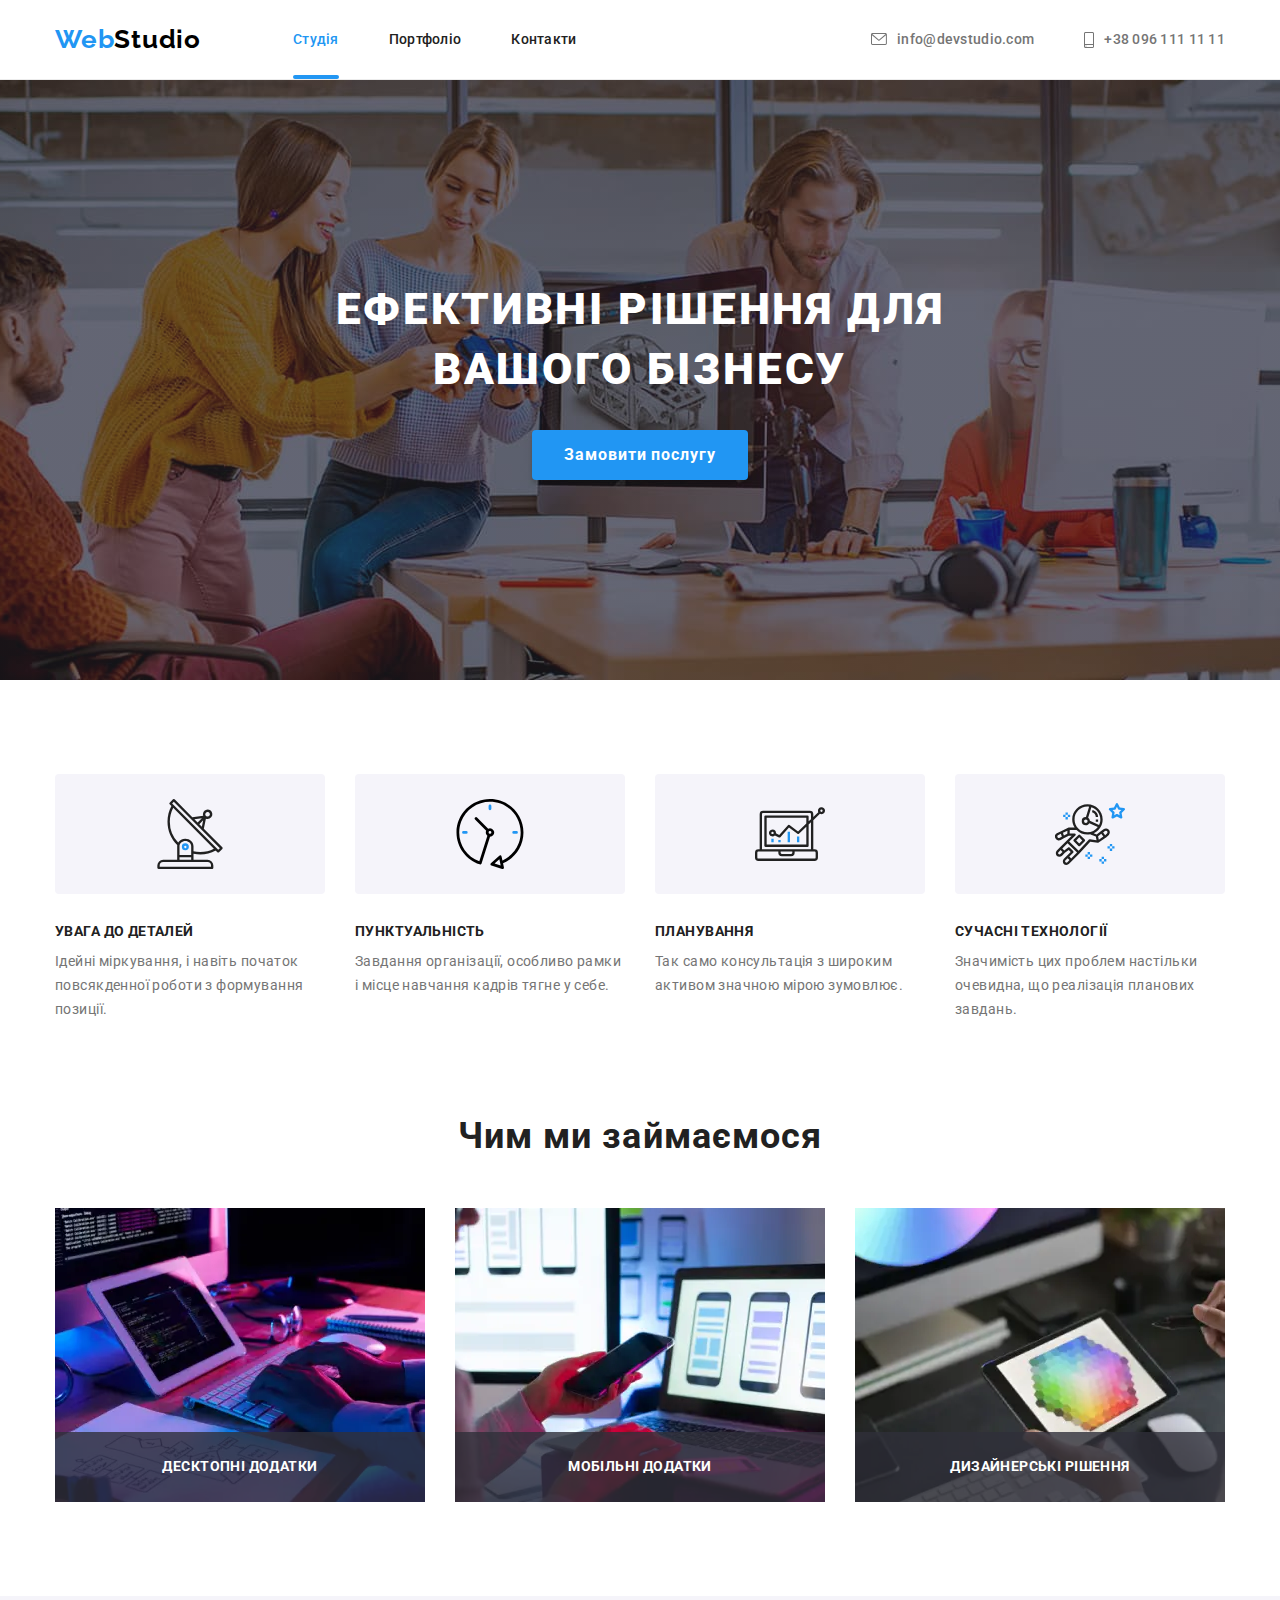
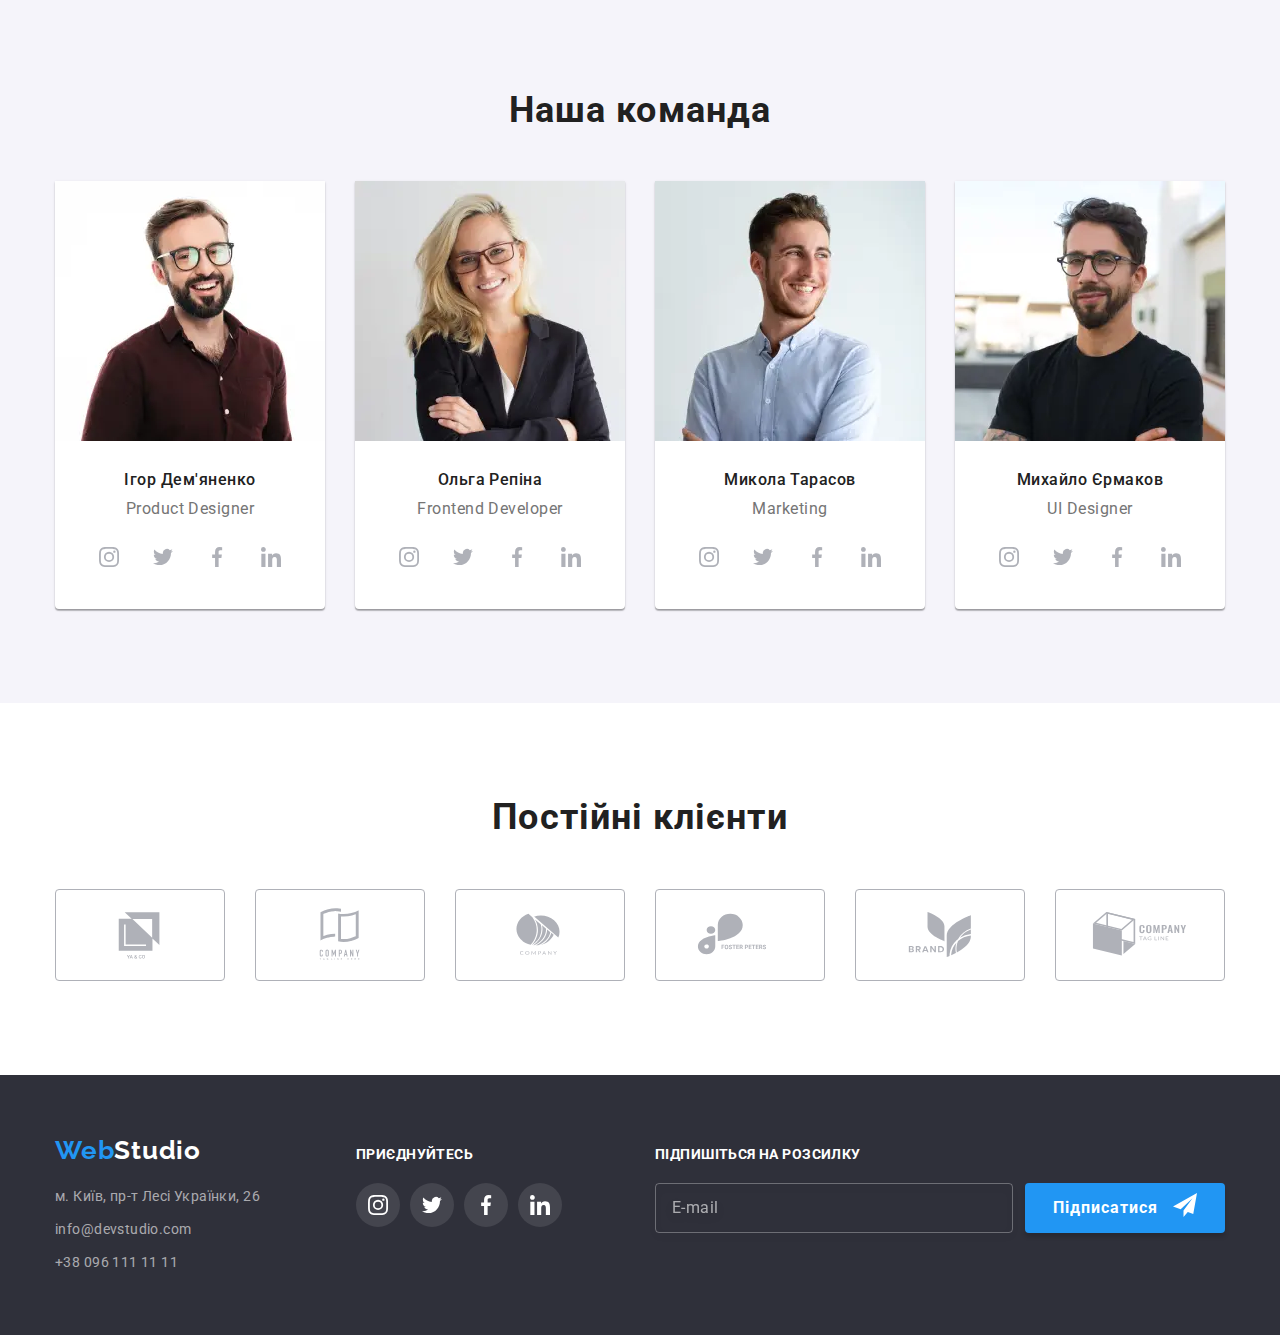
==== commit 8515528c: "внес правки" ====
--- a/index.html
+++ b/index.html
@@ -4,746 +4,1159 @@
     <meta charset="UTF-8" />
     <meta http-equiv="X-UA-Compatible" content="IE=edge" />
     <meta name="viewport" content="width=device-width, initial-scale=1.0" />
-    <meta name="dedescription" content="Разработка сайтов любой сложности"/>
-    <title> WebStudio </title>
-    <link rel="preconnect" href="https://fonts.googleapis.com">
-    <link rel="preconnect" href="https://fonts.gstatic.com" crossorigin>
-    <link href="https://fonts.googleapis.com/css2?family=Raleway:wght@700&family=Roboto:wght@400;500;700;900&display=swap"
-        rel="stylesheet">
-    <link rel="stylesheet" href="https://cdnjs.cloudflare.com/ajax/libs/modern-normalize/1.1.0/modern-normalize.min.css">    
-    <link href="./css/main.min.css" rel="stylesheet"/>
+    <meta name="dedescription" content="Разработка сайтов любой сложности" />
+    <title>WebStudio</title>
+    <link rel="preconnect" href="https://fonts.googleapis.com" />
+    <link rel="preconnect" href="https://fonts.gstatic.com" crossorigin />
+    <link
+      href="https://fonts.googleapis.com/css2?family=Raleway:wght@700&family=Roboto:wght@400;500;700;900&display=swap"
+      rel="stylesheet"
+    />
+    <link
+      rel="stylesheet"
+      href="https://cdnjs.cloudflare.com/ajax/libs/modern-normalize/1.1.0/modern-normalize.min.css"
+    />
+    <link href="./css/main.min.css" rel="stylesheet" />
   </head>
   <body>
-    
     <!--Шапка ====================================================================================================-->
 
     <header class="header">
-        <div class="container container__header">
-            <nav>
-                <!--Лого ====================================================================================================-->
-
-                <a class="logo" href="index.html" lang="en"> <span class="logo__accent">Web</span>Studio</a>
-
-                <!-- Кнопка открытия мобильного меню ==================================================================================================== -->
-
-                <button class="menu-toggle js-open-menu" aria-expanded="false" aria-controls="mobile-menu">
-                    <svg width="24" height="16">
-                        <use href="./img/svg/icons.svg#menu-toggle"></use>
-                    </svg>
-                </button>
-
-                <!-- меню навигации десктоп ==================================================================================================== -->
-
-                <div class="nav-container">
-
-                    <!--Основная навигация ====================================================================================================-->
-
-                    <ul class="site-nav">
-                        <li class="site-nav__item">                        
-                            <a class="site-nav__link site-nav__link--current" href="index.html">Студія</a>                    
-                        </li>
-                        <li class="site-nav__item"><a class="site-nav__link" href="./portfolio.html">Портфоліо</a></li>
-                        <li class="site-nav__item"><a class="site-nav__link" href="#contacts">Контакти</a></li>
-                    </ul>
-
-                    <!--Блок контактов ====================================================================================================-->
-
-                    <ul class="contact-nav">
-                        <li class="contact-nav__item">                    
-                            <a class="contact-nav__link" href="mailto:info@devstudio.com" lang="en">
-                                <svg class="contact-nav__icon" width="16" height="12">
-                                    <use href="./img/svg/icons.svg#envelope"></use>
-                                </svg>
-                                <svg class="contact-nav__icon contact-nav__icon--hidden" width="16" height="12">
-                                    <use href="./img/svg/icons.svg#envelope"></use>
-                                </svg>
-                                info@devstudio.com
-                            </a>
-                        </li>
-                        <li class="contact-nav__item">                    
-                            <a class="contact-nav__link" href="tel:+380961111111">
-                                <svg class="contact-nav__icon" width="10" height="16">
-                                    <use href="./img/svg/icons.svg#smartphone"></use>
-                                </svg>
-                                <svg class="contact-nav__icon contact-nav__icon--hidden" width="10" height="16">
-                                    <use href="./img/svg/icons.svg#smartphone"></use>
-                                </svg>+38 096 111 11 11
-                            </a>
-                        </li>
-                    </ul>
-                </div>
-            </nav>
-        </div>           
+      <div class="container container__header">
+        <nav>
+          <!--Лого ====================================================================================================-->
+
+          <a class="logo" href="index.html" lang="en">
+            <span class="logo__accent">Web</span>Studio</a
+          >
+
+          <!-- Кнопка открытия мобильного меню ==================================================================================================== -->
+
+          <button
+            class="menu-toggle js-open-menu"
+            aria-expanded="false"
+            aria-controls="mobile-menu"
+          >
+            <svg width="24" height="16">
+              <use href="./img/svg/icons.svg#menu-toggle"></use>
+            </svg>
+          </button>
+
+          <!-- меню навигации десктоп ==================================================================================================== -->
+
+          <div class="nav-container">
+            <!--Основная навигация ====================================================================================================-->
+
+            <ul class="site-nav">
+              <li class="site-nav__item">
+                <a
+                  class="site-nav__link site-nav__link--current"
+                  href="index.html"
+                  >Студія</a
+                >
+              </li>
+              <li class="site-nav__item">
+                <a class="site-nav__link" href="./portfolio.html">Портфоліо</a>
+              </li>
+              <li class="site-nav__item">
+                <a class="site-nav__link" href="#contacts">Контакти</a>
+              </li>
+            </ul>
+
+            <!--Блок контактов ====================================================================================================-->
+
+            <ul class="contact-nav">
+              <li class="contact-nav__item">
+                <a
+                  class="contact-nav__link"
+                  href="mailto:info@devstudio.com"
+                  lang="en"
+                >
+                  <svg class="contact-nav__icon" width="16" height="12">
+                    <use href="./img/svg/icons.svg#envelope"></use>
+                  </svg>
+                  <svg
+                    class="contact-nav__icon contact-nav__icon--hidden"
+                    width="16"
+                    height="12"
+                  >
+                    <use href="./img/svg/icons.svg#envelope"></use>
+                  </svg>
+                  info@devstudio.com
+                </a>
+              </li>
+              <li class="contact-nav__item">
+                <a class="contact-nav__link" href="tel:+380961111111">
+                  <svg class="contact-nav__icon" width="10" height="16">
+                    <use href="./img/svg/icons.svg#smartphone"></use>
+                  </svg>
+                  <svg
+                    class="contact-nav__icon contact-nav__icon--hidden"
+                    width="10"
+                    height="16"
+                  >
+                    <use href="./img/svg/icons.svg#smartphone"></use></svg
+                  >+38 096 111 11 11
+                </a>
+              </li>
+            </ul>
+          </div>
+        </nav>
+      </div>
     </header>
 
-        <!--Основной контент ====================================================================================================-->
+    <!--Основной контент ====================================================================================================-->
 
     <main>
-
-        <!-- Мобильное меню ==================================================================================================== -->
-
-        <div class="menu-container js-menu-container" id="mobile-menu">
-            
-            <button class="menu-toggle js-close-menu" aria-expanded="false" aria-controls="mobile-menu">
-                <svg width="19" height="19">
-                    <use href="./img/svg/icons.svg#close"></use>
-                </svg>
+      <!-- Мобильное меню ==================================================================================================== -->
+
+      <div class="menu-container js-menu-container" id="mobile-menu">
+        <button
+          class="menu-toggle js-close-menu"
+          aria-expanded="false"
+          aria-controls="mobile-menu"
+        >
+          <svg width="19" height="19">
+            <use href="./img/svg/icons.svg#close"></use>
+          </svg>
+        </button>
+
+        <ul class="mobile-nav">
+          <li class="mobile-nav__item">
+            <a
+              class="mobile-nav__link mobile-nav__link--current"
+              href="index.html"
+              >Студія</a
+            >
+          </li>
+          <li class="mobile-nav__item">
+            <a class="mobile-nav__link" href="./portfolio.html">Портфоліо</a>
+          </li>
+          <li class="mobile-nav__item">
+            <a class="mobile-nav__link" href="#contacts">Контакти</a>
+          </li>
+        </ul>
+
+        <ul class="mobile-contacts">
+          <li class="mobile-contacts__item">
+            <a class="mobile-contacts__tel" href="tel:+380961111111"
+              >+38 096 111 11 11</a
+            >
+          </li>
+          <li class="mobile-contacts__item">
+            <a
+              class="mobile-contacts__mail"
+              href="mailto:info@devstudio.com"
+              lang="en"
+              >info@devstudio.com</a
+            >
+          </li>
+        </ul>
+
+        <ul class="mobile-social-links">
+          <li class="mobile-social-links__item">
+            <a
+              class="mobile-social-links__link"
+              href="https://www.instagram.com/"
+              rel="noopener noreferrer nofollow"
+              target="_blank"
+              >Instagram</a
+            >
+          </li>
+          <li class="mobile-social-links__item">
+            <a
+              class="mobile-social-links__link"
+              href="https://www.twitter.com/"
+              rel="noopener noreferrer nofollow"
+              target="_blank"
+              >Twitter</a
+            >
+          </li>
+          <li class="mobile-social-links__item">
+            <a
+              class="mobile-social-links__link"
+              href="https://www.facebook.com/"
+              rel="noopener noreferrer nofollow"
+              target="_blank"
+              >Facebook</a
+            >
+          </li>
+          <li class="mobile-social-links__item">
+            <a
+              class="mobile-social-links__link"
+              href="https://www.linkedin.com/"
+              rel="noopener noreferrer nofollow"
+              target="_blank"
+              >Linkedin</a
+            >
+          </li>
+        </ul>
+      </div>
+
+      <!--Герой ====================================================================================================-->
+
+      <section class="section hero">
+        <div class="container">
+          <h1 class="hero__title">Ефективні рішення для вашого бізнесу</h1>
+          <button class="button hero__button" type="button" data-modal-open>
+            Замовити послугу
+          </button>
+        </div>
+
+        <!-- Модальное окно ====================================================================================================-->
+
+        <div class="backdrop backdrop--hidden" data-modal>
+          <div class="modal">
+            <button
+              class="button modal-close-button"
+              type="button"
+              data-modal-close
+            >
+              <svg width="11" height="11">
+                <use href="./img/svg/icons.svg#close"></use>
+              </svg>
             </button>
 
-            <ul class="mobile-nav">
-                <li class="mobile-nav__item">                        
-                    <a class="mobile-nav__link" href="index.html">Студія</a>                    
+            <!-- Форма обратной связи ====================================================================================================-->
+
+            <form class="call-back-form">
+              <b class="call-back-form__title"
+                >Залиште свої дані, ми вам передзвонимо</b
+              >
+              <label class="call-back-form__label" for="name">Ім'я</label>
+              <div class="call-back-form__field">
+                <input
+                  class="call-back-form__input"
+                  type="text"
+                  name="name"
+                  id="name"
+                  placeholder=" "
+                  autofocus
+                />
+                <svg class="call-back-form__icon" width="18" height="18">
+                  <use href="./img/svg/icons.svg#person"></use>
+                </svg>
+              </div>
+              <label class="call-back-form__label" for="phone">Телефон</label>
+              <div class="call-back-form__field">
+                <input
+                  class="call-back-form__input"
+                  type="tel"
+                  name="phone"
+                  id="phone"
+                  placeholder=" "
+                />
+                <svg class="call-back-form__icon" width="18" height="18">
+                  <use href="./img/svg/icons.svg#phone"></use>
+                </svg>
+              </div>
+              <label class="call-back-form__label" for="email">Пошта</label>
+              <div class="call-back-form__field">
+                <input
+                  class="call-back-form__input"
+                  type="email"
+                  name="email"
+                  id="email"
+                  placeholder=" "
+                />
+                <svg class="call-back-form__icon" width="18" height="18">
+                  <use href="./img/svg/icons.svg#email"></use>
+                </svg>
+              </div>
+              <label class="call-back-form__label" for="comment"
+                >Коментар</label
+              >
+              <textarea
+                class="call-back-form__input call-back-form__input--comment"
+                name="comment"
+                id="comment"
+                placeholder="Введіть текст"
+              ></textarea>
+              <label class="checkbox" for="agree">
+                <input
+                  class="checkbox__input--hidden visually-hidden"
+                  type="checkbox"
+                  name="agree"
+                  id="agree"
+                  value="agree"
+                />
+                <span class="checkbox__input">
+                  <svg class="checkbox__icon" width="16" height="15">
+                    <use href="./img/svg/icons.svg#check"></use>
+                  </svg>
+                </span>
+                <span
+                  >Погоджуюся з розсилкою та приймаю
+                  <a class="checkbox__link" href="">Умови договору</a>
+                </span>
+              </label>
+              <button class="button hero__button" type="submit">
+                Відправити
+              </button>
+            </form>
+          </div>
+        </div>
+      </section>
+
+      <!--Особенности ====================================================================================================-->
+
+      <section class="section">
+        <div class="container">
+          <h2 class="visually-hidden">Особливості</h2>
+          <ul class="differences">
+            <li class="differences__item">
+              <div class="differences__icon-box">
+                <svg class="differences__icon" width="70" height="70">
+                  <use href="./img/svg/icons.svg#antenna"></use>
+                </svg>
+              </div>
+              <h3 class="differences__title">УВАГА ДО ДЕТАЛЕЙ</h3>
+              <p class="differences__text">
+                Ідейні міркування, і навіть початок повсякденної роботи з
+                формування позиції.
+              </p>
+            </li>
+            <li class="differences__item">
+              <div class="differences__icon-box">
+                <svg class="differences__icon" width="70" height="70">
+                  <use href="./img/svg/icons.svg#clock"></use>
+                </svg>
+              </div>
+              <h3 class="differences__title">ПУНКТУАЛЬНІСТЬ</h3>
+              <p class="differences__text">
+                Завдання організації, особливо рамки і місце навчання кадрів
+                тягне у себе.
+              </p>
+            </li>
+            <li class="differences__item">
+              <div class="differences__icon-box">
+                <svg class="differences__icon" width="70" height="70">
+                  <use href="./img/svg/icons.svg#diagram"></use>
+                </svg>
+              </div>
+              <h3 class="differences__title">ПЛАНУВАННЯ</h3>
+              <p class="differences__text">
+                Так само консультація з широким активом значною мірою зумовлює.
+              </p>
+            </li>
+            <li class="differences__item">
+              <div class="differences__icon-box">
+                <svg class="differences__icon" width="70" height="70">
+                  <use href="./img/svg/icons.svg#astronaut"></use>
+                </svg>
+              </div>
+              <h3 class="differences__title">СУЧАСНІ ТЕХНОЛОГІЇ</h3>
+              <p class="differences__text">
+                Значимість цих проблем настільки очевидна, що реалізація
+                планових завдань.
+              </p>
+            </li>
+          </ul>
+        </div>
+      </section>
+
+      <!--Чем занимаемся ====================================================================================================-->
+
+      <section class="section section--no-padding-top">
+        <div class="container">
+          <h2 class="section__title">Чим ми займаємося</h2>
+          <ul class="activity">
+            <li class="activity__item">
+              <div class="activity__thumb">
+                <h3 class="activity__text">Десктопні додатки</h3>
+              </div>
+              <picture>
+                <source
+                  srcset="
+                    ./img/desktop/activity1/activity1.webp    1x,
+                    ./img/desktop/activity1/activity1@2x.webp 2x
+                  "
+                  media="(min-width: 1200px)"
+                  type="image/webp"
+                />
+
+                <source
+                  srcset="
+                    ./img/desktop/activity1/activity1.jpg    1x,
+                    ./img/desktop/activity1/activity1@2x.jpg 2x
+                  "
+                  media="(min-width: 1200px)"
+                  type="image/jpg"
+                />
+
+                <img src="./img/img_1.jpg" alt="Програмування на планшеті" />
+              </picture>
+            </li>
+            <li class="activity__item">
+              <div class="activity__thumb">
+                <h3 class="activity__text">Мобільні додатки</h3>
+              </div>
+              <picture>
+                <source
+                  srcset="
+                    ./img/desktop/activity2/activity2.webp    1x,
+                    ./img/desktop/activity2/activity2@2x.webp 2x
+                  "
+                  media="(min-width: 1200px)"
+                  type="image/webp"
+                />
+
+                <source
+                  srcset="
+                    ./img/desktop/activity2/activity2.jpg    1x,
+                    ./img/desktop/activity2/activity2@2x.jpg 2x
+                  "
+                  media="(min-width: 1200px)"
+                  type="image/jpg"
+                />
+
+                <img
+                  src="./img/img_2.jpg"
+                  alt="Телефон у руці на фоні планшета"
+                />
+              </picture>
+            </li>
+            <li class="activity__item">
+              <div class="activity__thumb">
+                <h3 class="activity__text">Дизайнерські рішення</h3>
+              </div>
+              <picture>
+                <source
+                  srcset="
+                    ./img/desktop/activity3/activity3.webp    1x,
+                    ./img/desktop/activity3/activity3@2x.webp 2x
+                  "
+                  media="(min-width: 1200px)"
+                  type="image/webp"
+                />
+
+                <source
+                  srcset="
+                    ./img/desktop/activity3/activity3.jpg    1x,
+                    ./img/desktop/activity3/activity3@2x.jpg 2x
+                  "
+                  media="(min-width: 1200px)"
+                  type="image/jpg"
+                />
+
+                <img
+                  src="./img/img_3.jpg"
+                  alt="Планшет у руках з кольоровою палітрою на екрані"
+                />
+              </picture>
+            </li>
+          </ul>
+        </div>
+      </section>
+
+      <!--Наша команда ====================================================================================================-->
+
+      <section class="section section--main-bg-color">
+        <div class="container">
+          <h2 class="section__title">Наша команда</h2>
+          <ul class="team">
+            <li class="team__card">
+              <picture>
+                <source
+                  srcset="
+                    ./img/desktop/team1-desktop/team1-desktop.webp    1x,
+                    ./img/desktop/team1-desktop/team1-desktop@2x.webp 2x
+                  "
+                  media="(min-width: 1200px)"
+                  type="image/webp"
+                />
+
+                <source
+                  srcset="
+                    ./img/desktop/team1-desktop/team1-desktop.jpg    1x,
+                    ./img/desktop/team1-desktop/team1-desktop@2x.jpg 2x
+                  "
+                  media="(min-width: 1200px)"
+                  type="image/jpg"
+                />
+
+                <source
+                  srcset="
+                    ./img/tablet/team1-tablet/team1-tablet.webp    1x,
+                    ./img/tablet/team1-tablet/team1-tablet@2x.webp 2x
+                  "
+                  media="(min-width: 768px)"
+                  type="image/webp"
+                />
+
+                <source
+                  srcset="
+                    ./img/tablet/team1-tablet/team1-tablet.jpg    1x,
+                    ./img/tablet/team1-tablet/team1-tablet@2x.jpg 2x
+                  "
+                  media="(min-width: 768px)"
+                  type="image/jpg"
+                />
+
+                <source
+                  srcset="
+                    ./img/mobile/team1-mobile/team1-mobile.webp    1x,
+                    ./img/mobile/team1-mobile/team1-mobile@2x.webp 2x
+                  "
+                  media="(max-width: 767px)"
+                  type="image/webp"
+                />
+
+                <source
+                  srcset="
+                    ./img/mobile/team1-mobile/team1-mobile.jpg    1x,
+                    ./img/mobile/team1-mobile/team1-mobile@2x.jpg 2x
+                  "
+                  media="(max-width: 767px)"
+                  type="image/jpg"
+                />
+
+                <img
+                  src="./img/product_designer.jpg"
+                  alt="Молодой, улыбающийся парень в темнокрасной рубашке с бородой и в очках"
+                />
+              </picture>
+              <div class="team__content">
+                <h3 class="team__title">Ігор Дем'яненко</h3>
+                <p class="team__text" lang="en">Product Designer</p>
+                <ul class="social-links">
+                  <li class="social-links__item">
+                    <a
+                      class="social-links__link"
+                      href="https://www.instagram.com/"
+                      rel="noopener noreferrer nofollow"
+                      target="_blank"
+                    >
+                      <svg class="social-links__icon" width="20" height="20">
+                        <use href="./img/svg/icons.svg#instagram"></use>
+                      </svg>
+                    </a>
+                  </li>
+                  <li class="social-links__item">
+                    <a
+                      class="social-links__link"
+                      href="https://www.twitter.com/"
+                      rel="noopener noreferrer nofollow"
+                      target="_blank"
+                    >
+                      <svg class="social-links__icon" width="20" height="20">
+                        <use href="./img/svg/icons.svg#twitter"></use>
+                      </svg>
+                    </a>
+                  </li>
+                  <li class="social-links__item">
+                    <a
+                      class="social-links__link"
+                      href="https://www.facebook.com/"
+                      rel="noopener noreferrer nofollow"
+                      target="_blank"
+                    >
+                      <svg class="social-links__icon" width="20" height="20">
+                        <use href="./img/svg/icons.svg#facebook"></use>
+                      </svg>
+                    </a>
+                  </li>
+                  <li class="social-links__item">
+                    <a
+                      class="social-links__link"
+                      href="https://www.linkedin.com/"
+                      rel="noopener noreferrer nofollow"
+                      target="_blank"
+                    >
+                      <svg class="social-links__icon" width="20" height="20">
+                        <use href="./img/svg/icons.svg#linkedin"></use>
+                      </svg>
+                    </a>
+                  </li>
+                </ul>
+              </div>
+            </li>
+
+            <li class="team__card">
+              <picture>
+                <source
+                  srcset="
+                    ./img/desktop/team2-desktop/team2-desktop.webp    1x,
+                    ./img/desktop/team2-desktop/team2-desktop@2x.webp 2x
+                  "
+                  media="(min-width: 1200px)"
+                  type="image/webp"
+                />
+
+                <source
+                  srcset="
+                    ./img/desktop/team2-desktop/team2-desktop.jpg    1x,
+                    ./img/desktop/team2-desktop/team2-desktop@2x.jpg 2x
+                  "
+                  media="(min-width: 1200px)"
+                  type="image/jpg"
+                />
+
+                <source
+                  srcset="
+                    ./img/tablet/team2-tablet/team2-tablet.webp    1x,
+                    ./img/tablet/team2-tablet/team2-tablet@2x.webp 2x
+                  "
+                  media="(min-width: 768px)"
+                  type="image/webp"
+                />
+
+                <source
+                  srcset="
+                    ./img/tablet/team2-tablet/team2-tablet.jpg    1x,
+                    ./img/tablet/team2-tablet/team2-tablet@2x.jpg 2x
+                  "
+                  media="(min-width: 768px)"
+                  type="image/jpg"
+                />
+
+                <source
+                  srcset="
+                    ./img/mobile/team2-mobile/team2-mobile.webp    1x,
+                    ./img/mobile/team2-mobile/team2-mobile@2x.webp 2x
+                  "
+                  media="(max-width: 767px)"
+                  type="image/webp"
+                />
+
+                <source
+                  srcset="
+                    ./img/mobile/team2-mobile/team2-mobile.jpg    1x,
+                    ./img/mobile/team2-mobile/team2-mobile@2x.jpg 2x
+                  "
+                  media="(max-width: 767px)"
+                  type="image/jpg"
+                />
+
+                <img
+                  src="./img/frontend_developer.jpg"
+                  alt="Молодоая, улыбающияся девушка блондинка в черном пиджаке и в очках"
+                />
+              </picture>
+
+              <div class="team__content">
+                <h3 class="team__title">Ольга Репіна</h3>
+                <p class="team__text" lang="en">Frontend Developer</p>
+                <ul class="social-links">
+                  <li class="social-links__item">
+                    <a
+                      class="social-links__link"
+                      href="https://www.instagram.com/"
+                      rel="noopener noreferrer nofollow"
+                      target="_blank"
+                    >
+                      <svg class="social-links__icon" width="20" height="20">
+                        <use href="./img/svg/icons.svg#instagram"></use>
+                      </svg>
+                    </a>
+                  </li>
+                  <li class="social-links__item">
+                    <a
+                      class="social-links__link"
+                      href="https://www.twitter.com/"
+                      rel="noopener noreferrer nofollow"
+                      target="_blank"
+                    >
+                      <svg class="social-links__icon" width="20" height="20">
+                        <use href="./img/svg/icons.svg#twitter"></use>
+                      </svg>
+                    </a>
+                  </li>
+                  <li class="social-links__item">
+                    <a
+                      class="social-links__link"
+                      href="https://www.facebook.com/"
+                      rel="noopener noreferrer nofollow"
+                      target="_blank"
+                    >
+                      <svg class="social-links__icon" width="20" height="20">
+                        <use href="./img/svg/icons.svg#facebook"></use>
+                      </svg>
+                    </a>
+                  </li>
+                  <li class="social-links__item">
+                    <a
+                      class="social-links__link"
+                      href="https://www.linkedin.com/"
+                      rel="noopener noreferrer nofollow"
+                      target="_blank"
+                    >
+                      <svg class="social-links__icon" width="20" height="20">
+                        <use href="./img/svg/icons.svg#linkedin"></use>
+                      </svg>
+                    </a>
+                  </li>
+                </ul>
+              </div>
+            </li>
+
+            <li class="team__card">
+              <picture>
+                <source
+                  srcset="
+                    ./img/desktop/team3-desktop/team3-desktop.webp    1x,
+                    ./img/desktop/team3-desktop/team3-desktop@2x.webp 2x
+                  "
+                  media="(min-width: 1200px)"
+                  type="image/webp"
+                />
+
+                <source
+                  srcset="
+                    ./img/desktop/team3-desktop/team3-desktop.jpg    1x,
+                    ./img/desktop/team3-desktop/team3-desktop@2x.jpg 2x
+                  "
+                  media="(min-width: 1200px)"
+                  type="image/jpg"
+                />
+
+                <source
+                  srcset="
+                    ./img/tablet/team3-tablet/team3-tablet.webp    1x,
+                    ./img/tablet/team3-tablet/team3-tablet@2x.webp 2x
+                  "
+                  media="(min-width: 768px)"
+                  type="image/webp"
+                />
+
+                <source
+                  srcset="
+                    ./img/tablet/team3-tablet/team3-tablet.jpg    1x,
+                    ./img/tablet/team3-tablet/team3-tablet@2x.jpg 2x
+                  "
+                  media="(min-width: 768px)"
+                  type="image/jpg"
+                />
+
+                <source
+                  srcset="
+                    ./img/mobile/team3-mobile/team3-mobile.webp    1x,
+                    ./img/mobile/team3-mobile/team3-mobile@2x.webp 2x
+                  "
+                  media="(max-width: 767px)"
+                  type="image/webp"
+                />
+
+                <source
+                  srcset="
+                    ./img/mobile/team3-mobile/team3-mobile.jpg    1x,
+                    ./img/mobile/team3-mobile/team3-mobile@2x.jpg 2x
+                  "
+                  media="(max-width: 767px)"
+                  type="image/jpg"
+                />
+
+                <img
+                  src="./img/marketing.jpg"
+                  alt="Молодой, улыбающийся парень в белой рубашке"
+                />
+              </picture>
+
+              <div class="team__content">
+                <h3 class="team__title">Микола Тарасов</h3>
+                <p class="team__text" lang="en">Marketing</p>
+                <ul class="social-links">
+                  <li class="social-links__item">
+                    <a
+                      class="social-links__link"
+                      href="https://www.instagram.com/"
+                      rel="noopener noreferrer nofollow"
+                      target="_blank"
+                    >
+                      <svg class="social-links__icon" width="20" height="20">
+                        <use href="./img/svg/icons.svg#instagram"></use>
+                      </svg>
+                    </a>
+                  </li>
+                  <li class="social-links__item">
+                    <a
+                      class="social-links__link"
+                      href="https://www.twitter.com/"
+                      rel="noopener noreferrer nofollow"
+                      target="_blank"
+                    >
+                      <svg class="social-links__icon" width="20" height="20">
+                        <use href="./img/svg/icons.svg#twitter"></use>
+                      </svg>
+                    </a>
+                  </li>
+                  <li class="social-links__item">
+                    <a
+                      class="social-links__link"
+                      href="https://www.facebook.com/"
+                      rel="noopener noreferrer nofollow"
+                      target="_blank"
+                    >
+                      <svg class="social-links__icon" width="20" height="20">
+                        <use href="./img/svg/icons.svg#facebook"></use>
+                      </svg>
+                    </a>
+                  </li>
+                  <li class="social-links__item">
+                    <a
+                      class="social-links__link"
+                      href="https://www.linkedin.com/"
+                      rel="noopener noreferrer nofollow"
+                      target="_blank"
+                    >
+                      <svg class="social-links__icon" width="20" height="20">
+                        <use href="./img/svg/icons.svg#linkedin"></use>
+                      </svg>
+                    </a>
+                  </li>
+                </ul>
+              </div>
+            </li>
+
+            <li class="team__card">
+              <picture>
+                <source
+                  srcset="
+                    ./img/desktop/team4-desktop/team4-desktop.webp    1x,
+                    ./img/desktop/team4-desktop/team4-desktop@2x.webp 2x
+                  "
+                  media="(min-width: 1200px)"
+                  type="image/webp"
+                />
+
+                <source
+                  srcset="
+                    ./img/desktop/team4-desktop/team4-desktop.jpg    1x,
+                    ./img/desktop/team4-desktop/team4-desktop@2x.jpg 2x
+                  "
+                  media="(min-width: 1200px)"
+                  type="image/jpg"
+                />
+
+                <source
+                  srcset="
+                    ./img/tablet/team4-tablet/team4-tablet.webp    1x,
+                    ./img/tablet/team4-tablet/team4-tablet@2x.webp 2x
+                  "
+                  media="(min-width: 768px)"
+                  type="image/webp"
+                />
+
+                <source
+                  srcset="
+                    ./img/tablet/team4-tablet/team4-tablet.jpg    1x,
+                    ./img/tablet/team4-tablet/team4-tablet@2x.jpg 2x
+                  "
+                  media="(min-width: 768px)"
+                  type="image/jpg"
+                />
+
+                <source
+                  srcset="
+                    ./img/mobile/team4-mobile/team4-mobile.webp    1x,
+                    ./img/mobile/team4-mobile/team4-mobile@2x.webp 2x
+                  "
+                  media="(max-width: 767px)"
+                  type="image/webp"
+                />
+
+                <source
+                  srcset="
+                    ./img/mobile/team4-mobile/team4-mobile.jpg    1x,
+                    ./img/mobile/team4-mobile/team4-mobile@2x.jpg 2x
+                  "
+                  media="(max-width: 767px)"
+                  type="image/jpg"
+                />
+
+                <img
+                  src="./img/ui_designer.jpg"
+                  alt="Молодой парень в черной футболке с бородой и в очках"
+                />
+              </picture>
+
+              <div class="team__content">
+                <h3 class="team__title">Михайло Єрмаков</h3>
+                <p class="team__text" lang="en">UI Designer</p>
+                <ul class="social-links">
+                  <li class="social-links__item">
+                    <a
+                      class="social-links__link"
+                      href="https://www.instagram.com/"
+                      rel="noopener noreferrer nofollow"
+                      target="_blank"
+                    >
+                      <svg class="social-links__icon" width="20" height="20">
+                        <use href="./img/svg/icons.svg#instagram"></use>
+                      </svg>
+                    </a>
+                  </li>
+                  <li class="social-links__item">
+                    <a
+                      class="social-links__link"
+                      href="https://www.twitter.com/"
+                      rel="noopener noreferrer nofollow"
+                      target="_blank"
+                    >
+                      <svg class="social-links__icon" width="20" height="20">
+                        <use href="./img/svg/icons.svg#twitter"></use>
+                      </svg>
+                    </a>
+                  </li>
+                  <li class="social-links__item">
+                    <a
+                      class="social-links__link"
+                      href="https://www.facebook.com/"
+                      rel="noopener noreferrer nofollow"
+                      target="_blank"
+                    >
+                      <svg class="social-links__icon" width="20" height="20">
+                        <use href="./img/svg/icons.svg#facebook"></use>
+                      </svg>
+                    </a>
+                  </li>
+                  <li class="social-links__item">
+                    <a
+                      class="social-links__link"
+                      href="https://www.linkedin.com/"
+                      rel="noopener noreferrer nofollow"
+                      target="_blank"
+                    >
+                      <svg class="social-links__icon" width="20" height="20">
+                        <use href="./img/svg/icons.svg#linkedin"></use>
+                      </svg>
+                    </a>
+                  </li>
+                </ul>
+              </div>
+            </li>
+          </ul>
+        </div>
+      </section>
+
+      <!-- Постоянные клиенты ==================================================================================================== -->
+
+      <section class="section">
+        <div class="container">
+          <h2 class="section__title">Постійні клієнти</h2>
+          <ul class="customers">
+            <li class="customers__item">
+              <a
+                class="customers__link"
+                href="https://www.google.com"
+                rel="noopener noreferrer nofollow"
+                target="_blank"
+              >
+                <svg class="customers__logo">
+                  <use href="./img/svg/icons.svg#client-logo-1"></use>
+                </svg>
+              </a>
+            </li>
+            <li class="customers__item">
+              <a
+                class="customers__link"
+                href="https://www.google.com"
+                rel="noopener noreferrer nofollow"
+                target="_blank"
+              >
+                <svg class="customers__logo">
+                  <use href="./img/svg/icons.svg#client-logo-2"></use>
+                </svg>
+              </a>
+            </li>
+            <li class="customers__item">
+              <a
+                class="customers__link"
+                href="https://www.google.com"
+                rel="noopener noreferrer nofollow"
+                target="_blank"
+              >
+                <svg class="customers__logo">
+                  <use href="./img/svg/icons.svg#client-logo-3"></use>
+                </svg>
+              </a>
+            </li>
+            <li class="customers__item">
+              <a
+                class="customers__link"
+                href="https://www.google.com"
+                rel="noopener noreferrer nofollow"
+                target="_blank"
+              >
+                <svg class="customers__logo">
+                  <use href="./img/svg/icons.svg#client-logo-4"></use>
+                </svg>
+              </a>
+            </li>
+            <li class="customers__item">
+              <a
+                class="customers__link"
+                href="https://www.google.com"
+                rel="noopener noreferrer nofollow"
+                target="_blank"
+              >
+                <svg class="customers__logo">
+                  <use href="./img/svg/icons.svg#client-logo-5"></use>
+                </svg>
+              </a>
+            </li>
+            <li class="customers__item">
+              <a
+                class="customers__link"
+                href="https://www.google.com"
+                rel="noopener noreferrer nofollow"
+                target="_blank"
+              >
+                <svg class="customers__logo">
+                  <use href="./img/svg/icons.svg#client-logo-6"></use>
+                </svg>
+              </a>
+            </li>
+          </ul>
+        </div>
+      </section>
+    </main>
+
+    <!--Подвал ====================================================================================================-->
+
+    <footer class="footer">
+      <div class="container container__footer">
+        <div class="footer__contacts">
+          <div class="footer__contacts-nav">
+            <!--Лого ====================================================================================================-->
+
+            <a class="logo logo--for-footer" href="index.html"
+              ><span class="logo__accent">Web</span>Studio</a
+            >
+
+            <!--Контакты ====================================================================================================-->
+
+            <address class="adress">
+              <ul id="contacts" class="adress__list">
+                <li class="adress__item">
+                  <a
+                    class="adress__text"
+                    href="https://goo.gl/maps/bL18XimWbJK8uWrq5"
+                    rel="noopener noreferrer nofollow"
+                    target="_blank"
+                    >м. Київ, пр-т Лесі Українки, 26</a
+                  >
                 </li>
-                <li class="mobile-nav__item">
-                    <a class="mobile-nav__link" href="./portfolio.html">Портфоліо</a>
+                <li class="adress__item">
+                  <a class="adress__text" href="mailto:info@devstudio.com"
+                    >info@devstudio.com</a
+                  >
                 </li>
-                <li class="mobile-nav__item">
-                    <a class="mobile-nav__link" href="#contacts">Контакти</a>
+                <li class="adress__item">
+                  <a class="adress__text" href="tel:+380961111111"
+                    >+38 096 111 11 11</a
+                  >
                 </li>
+              </ul>
+            </address>
+          </div>
+
+          <!-- Ссылки на соцсети ====================================================================================================-->
+
+          <div class="join">
+            <h3 class="join__title">приєднуйтесь</h3>
+            <ul class="social-links social-links--for-footer">
+              <li class="social-links__item social-links__item--for-footer">
+                <a
+                  class="social-links__link social-links__link--for-footer"
+                  href="https://www.instagram.com/"
+                  rel="noopener noreferrer nofollow"
+                  target="_blank"
+                >
+                  <svg
+                    class="social-links__icon social-links__icon--for-footer"
+                    width="20"
+                    height="20"
+                  >
+                    <use href="./img/svg/icons.svg#instagram"></use>
+                  </svg>
+                </a>
+              </li>
+              <li class="social-links__item social-links__item--for-footer">
+                <a
+                  class="social-links__link social-links__link--for-footer"
+                  href="https://www.twitter.com/"
+                  rel="noopener noreferrer nofollow"
+                  target="_blank"
+                >
+                  <svg
+                    class="social-links__icon social-links__icon--for-footer"
+                    width="20"
+                    height="20"
+                  >
+                    <use href="./img/svg/icons.svg#twitter"></use>
+                  </svg>
+                </a>
+              </li>
+              <li class="social-links__item social-links__item--for-footer">
+                <a
+                  class="social-links__link social-links__link--for-footer"
+                  href="https://www.facebook.com/"
+                  rel="noopener noreferrer nofollow"
+                  target="_blank"
+                >
+                  <svg
+                    class="social-links__icon social-links__icon--for-footer"
+                    width="20"
+                    height="20"
+                  >
+                    <use href="./img/svg/icons.svg#facebook"></use>
+                  </svg>
+                </a>
+              </li>
+              <li class="social-links__item social-links__item--for-footer">
+                <a
+                  class="social-links__link social-links__link--for-footer"
+                  href="https://www.linkedin.com/"
+                  rel="noopener noreferrer nofollow"
+                  target="_blank"
+                >
+                  <svg
+                    class="social-links__icon social-links__icon--for-footer"
+                    width="20"
+                    height="20"
+                  >
+                    <use href="./img/svg/icons.svg#linkedin"></use>
+                  </svg>
+                </a>
+              </li>
             </ul>
-
-            <ul class="mobile-contacts">
-                <li class="mobile-contacts__item">                    
-                    <a class="mobile-contacts__tel" href="tel:+380961111111">+38 096 111 11 11</a>
-                </li>
-                <li class="mobile-contacts__item">                    
-                    <a class="mobile-contacts__mail" href="mailto:info@devstudio.com" lang="en">info@devstudio.com</a>
-                </li>                
-            </ul>
-
-            <ul class="mobile-social-links">
-                <li class="mobile-social-links__item">
-                    <a class="mobile-social-links__link" href="https://www.instagram.com/" rel="noopener noreferrer nofollow" target="_blank">Instagram</a>
-                </li>
-                <li class="mobile-social-links__item">
-                    <a class="mobile-social-links__link" href="https://www.twitter.com/" rel="noopener noreferrer nofollow" target="_blank">Twitter</a>
-                </li>
-                <li class="mobile-social-links__item">
-                    <a class="mobile-social-links__link" href="https://www.facebook.com/" rel="noopener noreferrer nofollow" target="_blank">Facebook</a>
-                </li>
-                <li class="mobile-social-links__item">
-                    <a class="mobile-social-links__link" href="https://www.linkedin.com/" rel="noopener noreferrer nofollow" target="_blank">Linkedin</a>
-                </li>
-            </ul>
+          </div>
         </div>
 
-        <!--Герой ====================================================================================================-->
-
-        <section class="section hero">
-            <div class="container">
-                <h1 class="hero__title">Ефективні рішення для вашого бізнесу</h1>
-                <button class="button hero__button" type="button" data-modal-open>Замовити послугу</button>
-            </div>
-
-            <!-- Модальное окно ====================================================================================================-->
-
-            <div class="backdrop backdrop--hidden" data-modal>
-                <div class="modal">
-                    <button class="button modal-close-button" type="button" width="11" height="11" data-modal-close>
-                        <svg  height="11">
-                            <use href="./img/svg/icons.svg#close"></use>
-                        </svg>
-                    </button>
-
-                     <!-- Форма обратной связи ====================================================================================================-->
-
-                    <form class="call-back-form">
-                        <b class="call-back-form__title">Залиште свої дані, ми вам передзвонимо</b>
-                        <label class="call-back-form__label" for="name">Ім'я</label>
-                        <div class="call-back-form__field">
-                            <input class="call-back-form__input" type="text" name="name" id="name" placeholder=" " autofocus>
-                            <svg class="call-back-form__icon" width="18" height="18">
-                                <use href="./img/svg/icons.svg#person">
-                                </use>
-                            </svg>
-                        </div>
-                        <label class="call-back-form__label" for="phone">Телефон</label>
-                        <div class="call-back-form__field">
-                            <input class="call-back-form__input" type="tel" name="phone" id="phone" placeholder=" ">
-                            <svg class="call-back-form__icon" width="18" height="18">
-                                <use href="./img/svg/icons.svg#phone">
-                                </use>
-                            </svg>
-                        </div>
-                        <label class="call-back-form__label" for="email">Пошта</label>
-                        <div class="call-back-form__field">
-                            <input class="call-back-form__input" type="email" name="email" id="email" placeholder=" ">
-                            <svg class="call-back-form__icon" width="18" height="18">
-                                <use href="./img/svg/icons.svg#email">
-                                </use>
-                            </svg>
-                        </div>
-                        <label class="call-back-form__label" for="comment">Коментар</label>
-                        <textarea class="call-back-form__input call-back-form__input--comment" name="comment" id="comment" placeholder="Введіть текст"></textarea>                                                    
-                        <label class="checkbox" for="agree">
-                            <input class="checkbox__input--hidden visually-hidden" type="checkbox" name="agree" id="agree" value="agree">
-                            <span class="checkbox__input">
-                                <svg class="checkbox__icon" width="16" height="15">
-                                    <use href="./img/svg/icons.svg#check"></use>
-                                </svg>
-                            </span>
-                            <span>Погоджуюся з розсилкою та приймаю <a class="checkbox__link" href="">Умови договору</a> </span>
-                        </label>
-                        <button class="button hero__button" type="submit">
-                            Відправити
-                        </button>
-                    </form>                    
-                </div>
-            </div>
-        </section>      
-
-        <!--Особенности ====================================================================================================-->       
-        
-        <section class="section">
-            <div class="container">
-                <h2 class="visually-hidden">Особливості</h2>
-                <ul class="differences">                    
-                    <li class="differences__item">
-                        <div class="differences__icon-box">
-                            <svg class="differences__icon" width="70" height="70">
-                                <use href="./img/svg/icons.svg#antenna"></use>
-                            </svg>
-                        </div>
-                        <h3 class="differences__title">УВАГА ДО ДЕТАЛЕЙ</h3>
-                        <p class="differences__text">Ідейні міркування, і навіть початок повсякденної роботи з формування позиції.</p>
-                    </li>                    
-                    <li class="differences__item"> 
-                        <div class="differences__icon-box">
-                            <svg class="differences__icon" width="70" height="70">
-                                <use href="./img/svg/icons.svg#clock"></use>
-                            </svg>
-                        </div>
-                        <h3 class="differences__title">ПУНКТУАЛЬНІСТЬ</h3>
-                        <p class="differences__text">Завдання організації, особливо рамки і місце навчання кадрів тягне у себе.</p>
-                    </li>                    
-                    <li class="differences__item">
-                        <div class="differences__icon-box">
-                            <svg class="differences__icon" width="70" height="70">
-                                <use href="./img/svg/icons.svg#diagram"></use>
-                            </svg>
-                        </div>
-                        <h3 class="differences__title">ПЛАНУВАННЯ</h3>
-                        <p class="differences__text">Так само консультація з широким активом значною мірою зумовлює.</p>
-                    </li>                    
-                    <li class="differences__item">
-                        <div class="differences__icon-box">
-                            <svg class="differences__icon" width="70" height="70">
-                                <use href="./img/svg/icons.svg#astronaut"></use>
-                            </svg>
-                        </div>
-                        <h3 class="differences__title">СУЧАСНІ ТЕХНОЛОГІЇ</h3>
-                        <p class="differences__text">Значимість цих проблем настільки очевидна, що реалізація планових завдань.</p>
-                     </li>
-                </ul>
-            </div>
-        </section>
-
-            <!--Чем занимаемся ====================================================================================================-->
-
-        <section class="section section--no-padding-top">
-            <div class="container">
-                <h2 class="section__title">Чим ми займаємося</h2>
-                <ul class="activity">
-                    <li class="activity__item">
-                        <div class="activity__thumb">
-                            <h3 class="activity__text">Десктопні додатки</h3>
-                        </div>
-                        <picture>
-                            <source srcset="./img/desktop/activity1/activity1.webp 370w, ./img/desktop/activity1/activity1@2x.webp 740w"
-                                        media="(min-width: 1200px)"
-                                        sizes="(max-width: 100%), 30vw"
-                                        type="image/webp">
-
-                            <source srcset="./img/desktop/activity1/activity1.jpg 370w, ./img/desktop/activity1/activity1@2x.jpg 740w"
-                                        media="(min-width: 1200px)"
-                                        sizes="(max-width: 100%), 30vw"
-                                        type="image/jpg">
-
-                            <img src="./img/img_1.jpg" alt="Програмування на планшеті">
-                        </picture>
-                    </li>
-                    <li class="activity__item">
-                        <div class="activity__thumb">
-                            <h3 class="activity__text">Мобільні додатки</h3>
-                        </div>
-                        <picture>
-                            <source srcset="./img/desktop/activity2/activity2.webp 370w, ./img/desktop/activity2/activity2@2x.webp 740w"
-                                        media="(min-width: 1200px)"
-                                        sizes="(max-width: 100%), 30vw"
-                                        type="image/webp">
-
-                            <source srcset="./img/desktop/activity2/activity2.jpg 370w, ./img/desktop/activity2/activity2@2x.jpg 740w"
-                                        media="(min-width: 1200px)"
-                                        sizes="(max-width: 100%), 30vw"
-                                        type="image/jpg">
-
-                            <img src="./img/img_2.jpg" alt="Телефон у руці на фоні планшета">
-                        </picture>                        
-                    </li>
-                    <li class="activity__item">
-                        <div class="activity__thumb">
-                            <h3 class="activity__text">Дизайнерські рішення</h3>
-                        </div>
-                        <picture>
-                            <source srcset="./img/desktop/activity3/activity3.webp 370w, ./img/desktop/activity3/activity3@2x.webp 740w"
-                                        media="(min-width: 1200px)"
-                                        sizes="(max-width: 100%), 30vw"
-                                        type="image/webp">
-
-                            <source srcset="./img/desktop/activity3/activity3.jpg 370w, ./img/desktop/activity3/activity3@2x.jpg 740w"
-                                        media="(min-width: 1200px)"
-                                        sizes="(max-width: 100%), 30vw"
-                                        type="image/jpg">
-
-                            <img src="./img/img_3.jpg" alt="Планшет у руках з кольоровою палітрою на екрані">
-                        </picture>                        
-                     </li>                    
-                </ul>
-            </div>            
-        </section>
-
-        <!--Наша команда ====================================================================================================--> 
-
-        <section class="section section--main-bg-color">
-            <div class="container">
-                <h2 class="section__title">Наша команда</h2>
-                <ul class="team">
-                        <li class="team__card">
-                            <picture>
-                                <source srcset="./img/mobile/team1-mobile/team1-mobile.webp 450w, ./img/mobile/team1-mobile/team1-mobile@2x.webp 900w"
-                                        media="(max-width: 767px)"
-                                        sizes="(max-width: 100%), 100vw"
-                                        type="image/webp">
-
-                                <source srcset="./img/tablet/team1-tablet/team1-tablet.webp 354w, ./img/tablet/team1-tablet/team1-tablet@2x.webp 708w"
-                                        media="(min-width: 768px)"
-                                        sizes="(max-width: 100%), 50vw"
-                                        type="image/webp">
-
-                                <source srcset="./img/desktop/team1-desktop/team1-desktop.webp 270w, ./img/desktop/team1-desktop/team1-desktop@2x.webp 540w"
-                                        media="(min-width: 1200px)"
-                                        sizes="(max-width: 100%), 25vw"
-                                        type="image/webp">
-
-                                <source srcset="./img/mobile/team1-mobile/team1-mobile.jpg 450w, ./img/mobile/team1-mobile/team1-mobile@2x.jpg 900w"
-                                        media="(max-width: 767px)"
-                                        sizes="(max-width: 100%), 100vw"
-                                        type="image/jpg">
-
-                                <source srcset="./img/tablet/team1-tablet/team1-tablet.jpg 354w, ./img/tablet/team1-tablet/team1-tablet@2x.jpg 708w"
-                                        media="(min-width: 768px)"
-                                        sizes="(max-width: 100%), 50vw"
-                                        type="image/jpg">
-
-                                <source srcset="./img/desktop/team1-desktop/team1-desktop.jpg 270w, ./img/desktop/team1-desktop/team1-desktop@2x.jpg 540w"
-                                        media="(min-width: 1200px)"
-                                        sizes="(max-width: 100%), 25vw"
-                                        type="image/jpg">
-                                
-                                <img src="./img/product_designer.jpg"
-                                alt="Молодой, улыбающийся парень в темнокрасной рубашке с бородой и в очках">
-                            </picture>
-                            <div class="team__content">
-                                <h3 class="team__title">Ігор Дем'яненко</h2>
-                                    <p class="team__text" lang="en">Product Designer</p>
-                                    <ul class="social-links">
-                                        <li class="social-links__item">
-                                            <a class="social-links__link" href="https://www.instagram.com/"
-                                                rel="noopener noreferrer nofollow" target="_blank">
-                                                <svg class="social-links__icon" width="20" height="20">
-                                                    <use href="./img/svg/icons.svg#instagram"></use>
-                                                </svg>
-                                            </a>
-                                        </li>
-                                        <li class="social-links__item">
-                                            <a class="social-links__link" href="https://www.twitter.com/" rel="noopener noreferrer nofollow"
-                                                target="_blank">
-                                                <svg class="social-links__icon" width="20" height="20">
-                                                    <use href="./img/svg/icons.svg#twitter"></use>
-                                                </svg>
-                                            </a>
-                                        </li>
-                                        <li class="social-links__item">
-                                            <a class="social-links__link" href="https://www.facebook.com/"
-                                                rel="noopener noreferrer nofollow" target="_blank">
-                                                <svg class="social-links__icon" width="20" height="20">
-                                                    <use href="./img/svg/icons.svg#facebook"></use>
-                                                </svg>
-                                            </a>
-                                        </li>
-                                        <li class="social-links__item">
-                                            <a class="social-links__link" href="https://www.linkedin.com/"
-                                                rel="noopener noreferrer nofollow" target="_blank">
-                                                <svg class="social-links__icon" width="20" height="20">
-                                                    <use href="./img/svg/icons.svg#linkedin"></use>
-                                                </svg>
-                                            </a>
-                                        </li>
-                                    </ul>
-                            </div>
-                        </li>
-                    
-                        <li class="team__card">
-                            <picture>
-                                <source srcset="./img/mobile/team2-mobile/team2-mobile.webp 450w, ./img/mobile/team2-mobile/team2-mobile@2x.webp 900w"
-                                        media="(max-width: 767px)"
-                                        sizes="(max-width: 100%), 100vw"
-                                        type="image/webp">
-
-                                <source srcset="./img/tablet/team2-tablet/team2-tablet.webp 354w, ./img/tablet/team2-tablet/team2-tablet@2x.webp 708w"
-                                        media="(min-width: 768px)"
-                                        sizes="(max-width: 100%), 50vw"
-                                        type="image/webp">
-
-                                <source srcset="./img/desktop/team2-desktop/team2-desktop.webp 270w, ./img/desktop/team2-desktop/team2-desktop@2x.webp 540w"
-                                        media="(min-width: 1200px)"
-                                        sizes="(max-width: 100%), 25vw"
-                                        type="image/webp">
-
-                                <source srcset="./img/mobile/team2-mobile/team2-mobile.jpg 450w, ./img/mobile/team2-mobile/team2-mobile@2x.jpg 900w"
-                                        media="(max-width: 767px)"
-                                        sizes="(max-width: 100%), 100vw"
-                                        type="image/jpg">
-
-                                <source srcset="./img/tablet/team2-tablet/team2-tablet.jpg 354w, ./img/tablet/team2-tablet/team2-tablet@2x.jpg 708w"
-                                        media="(min-width: 768px)"
-                                        sizes="(max-width: 100%), 50vw"
-                                        type="image/jpg">
-
-                                <source srcset="./img/desktop/team2-desktop/team2-desktop.jpg 270w, ./img/desktop/team2-desktop/team2-desktop@2x.jpg 540w"
-                                        media="(min-width: 1200px)"
-                                        sizes="(max-width: 100%), 25vw"
-                                        type="image/jpg">
-                                
-                                <img src="./img/frontend_developer.jpg"
-                                alt="Молодоая, улыбающияся девушка блондинка в черном пиджаке и в очках">
-                            </picture>
-                            
-                            <div class="team__content">
-                                <h3 class="team__title">Ольга Репіна</h2>
-                                    <p class="team__text" lang="en">Frontend Developer</p>
-                                    <ul class="social-links">
-                                        <li class="social-links__item">
-                                            <a class="social-links__link" href="https://www.instagram.com/"
-                                                rel="noopener noreferrer nofollow" target="_blank">
-                                                <svg class="social-links__icon" width="20" height="20">
-                                                    <use href="./img/svg/icons.svg#instagram"></use>
-                                                </svg>
-                                            </a>
-                                        </li>
-                                        <li class="social-links__item">
-                                            <a class="social-links__link" href="https://www.twitter.com/" rel="noopener noreferrer nofollow"
-                                                target="_blank">
-                                                <svg class="social-links__icon" width="20" height="20">
-                                                    <use href="./img/svg/icons.svg#twitter"></use>
-                                                </svg>
-                                            </a>
-                                        </li>
-                                        <li class="social-links__item">
-                                            <a class="social-links__link" href="https://www.facebook.com/"
-                                                rel="noopener noreferrer nofollow" target="_blank">
-                                                <svg class="social-links__icon" width="20" height="20">
-                                                    <use href="./img/svg/icons.svg#facebook"></use>
-                                                </svg>
-                                            </a>
-                                        </li>
-                                        <li class="social-links__item">
-                                            <a class="social-links__link" href="https://www.linkedin.com/"
-                                                rel="noopener noreferrer nofollow" target="_blank">
-                                                <svg class="social-links__icon" width="20" height="20">
-                                                    <use href="./img/svg/icons.svg#linkedin"></use>
-                                                </svg>
-                                            </a>
-                                        </li>
-                                    </ul>
-                            </div>
-                        </li>
-                    
-                        <li class="team__card">
-                            <picture>
-                                <source srcset="./img/mobile/team3-mobile/team3-mobile.webp 450w, ./img/mobile/team3-mobile/team3-mobile@2x.webp 900w"
-                                        media="(max-width: 767px)"
-                                        sizes="(max-width: 100%, 100vw"
-                                        type="image/webp">
-
-                                <source srcset="./img/tablet/team3-tablet/team3-tablet.webp 354w, ./img/tablet/team3-tablet/team3-tablet@2x.webp 708w"
-                                        media="(min-width: 768px)"
-                                        sizes="(max-width: 100%), 50vw"
-                                        type="image/webp">
-
-                                <source srcset="./img/desktop/team3-desktop/team3-desktop.webp 270w, ./img/desktop/team3-desktop/team3-desktop@2x.webp 540w"
-                                        media="(min-width: 1200px)"
-                                        sizes="(max-width: 100%), 25vw"
-                                        type="image/webp">
-
-                                <source srcset="./img/mobile/team3-mobile/team3-mobile.jpg 450w, ./img/mobile/team3-mobile/team3-mobile@2x.jpg 900w"
-                                        media="(max-width: 767px)"
-                                        sizes="(max-width: 100%), 100vw"
-                                        type="image/jpg">
-
-                                <source srcset="./img/tablet/team3-tablet/team3-tablet.jpg 354w, ./img/tablet/team3-tablet/team3-tablet@2x.jpg 708w"
-                                        media="(min-width: 768px)"
-                                        sizes="(max-width: 100%), 50vw"
-                                        type="image/jpg">
-
-                                <source srcset="./img/desktop/team3-desktop/team3-desktop.jpg 270w, ./img/desktop/team3-desktop/team3-desktop@2x.jpg 540w"
-                                        media="(min-width: 1200px)"
-                                        sizes="(max-width: 100%), 25vw"
-                                        type="image/jpg">
-                                
-                                <img src="./img/marketing.jpg" alt="Молодой, улыбающийся парень в белой рубашке">
-                            </picture>
-                            <div class="team__content">
-                                <h3 class="team__title">Микола Тарасов</h2>
-                                    <p class="team__text" lang="en">Marketing</p>
-                                    <ul class="social-links">
-                                        <li class="social-links__item">
-                                            <a class="social-links__link" href="https://www.instagram.com/"
-                                                rel="noopener noreferrer nofollow" target="_blank">
-                                                <svg class="social-links__icon" width="20" height="20">
-                                                    <use href="./img/svg/icons.svg#instagram"></use>
-                                                </svg>
-                                            </a>
-                                        </li>
-                                        <li class="social-links__item">
-                                            <a class="social-links__link" href="https://www.twitter.com/" rel="noopener noreferrer nofollow"
-                                                target="_blank">
-                                                <svg class="social-links__icon" width="20" height="20">
-                                                    <use href="./img/svg/icons.svg#twitter"></use>
-                                                </svg>
-                                            </a>
-                                        </li>
-                                        <li class="social-links__item">
-                                            <a class="social-links__link" href="https://www.facebook.com/"
-                                                rel="noopener noreferrer nofollow" target="_blank">
-                                                <svg class="social-links__icon" width="20" height="20">
-                                                    <use href="./img/svg/icons.svg#facebook"></use>
-                                                </svg>
-                                            </a>
-                                        </li>
-                                        <li class="social-links__item">
-                                            <a class="social-links__link" href="https://www.linkedin.com/"
-                                                rel="noopener noreferrer nofollow" target="_blank">
-                                                <svg class="social-links__icon" width="20" height="20">
-                                                    <use href="./img/svg/icons.svg#linkedin"></use>
-                                                </svg>
-                                            </a>
-                                        </li>
-                                    </ul>
-                            </div>
-                        </li>
-                    
-                        <li class="team__card">
-                            <picture>
-                                <source srcset="./img/mobile/team4-mobile/team4-mobile.webp 450w, ./img/mobile/team4-mobile/team4-mobile@2x.webp 900w"
-                                        media="(max-width: 767px)"
-                                        sizes="(max-width: 100%), 100vw"
-                                        type="image/webp">
-
-                                <source srcset="./img/tablet/team4-tablet/team4-tablet.webp 354w, ./img/tablet/team4-tablet/team4-tablet@2x.webp 708w"
-                                        media="(min-width: 768px)"
-                                        sizes="(max-width: 100%), 50vw"
-                                        type="image/webp">
-
-                                <source srcset="./img/desktop/team4-desktop/team4-desktop.webp 270w, ./img/desktop/team4-desktop/team4-desktop@2x.webp 540w"
-                                        media="(min-width: 1200px)"
-                                        sizes="(max-width: 100%), 25vw"
-                                        type="image/webp">
-
-                                <source srcset="./img/mobile/team4-mobile/team4-mobile.jpg 450w, ./img/mobile/team4-mobile/team4-mobile@2x.jpg 900w"
-                                        media="(max-width: 767px)"
-                                        sizes="(max-width: 100%), 100vw"
-                                        type="image/jpg">
-
-                                <source srcset="./img/tablet/team4-tablet/team4-tablet.jpg 354w, ./img/tablet/team4-tablet/team4-tablet@2x.jpg 708w"
-                                        media="(min-width: 768px)"
-                                        sizes="(max-width: 100%), 50vw"
-                                        type="image/jpg">
-
-                                <source srcset="./img/desktop/team4-desktop/team4-desktop.jpg 270w, ./img/desktop/team4-desktop/team4-desktop@2x.jpg 540w"
-                                        media="(min-width: 1200px)"
-                                        sizes="(max-width: 100%), 25vw"
-                                        type="image/jpg">
-                                
-                                <img src="./img/ui_designer.jpg" alt="Молодой парень в черной футболке с бородой и в очках">
-                            </picture>
-                            
-                            <div class="team__content">
-                                <h3 class="team__title">Михайло Єрмаков</h2>
-                                    <p class="team__text" lang="en">UI Designer</p>
-                                    <ul class="social-links">
-                                        <li class="social-links__item">
-                                            <a class="social-links__link" href="https://www.instagram.com/"
-                                                rel="noopener noreferrer nofollow" target="_blank">
-                                                <svg class="social-links__icon" width="20" height="20">
-                                                    <use href="./img/svg/icons.svg#instagram"></use>
-                                                </svg>
-                                            </a>
-                                        </li>
-                                        <li class="social-links__item">
-                                            <a class="social-links__link" href="https://www.twitter.com/" rel="noopener noreferrer nofollow"
-                                                target="_blank">
-                                                <svg class="social-links__icon" width="20" height="20">
-                                                    <use href="./img/svg/icons.svg#twitter"></use>
-                                                </svg>
-                                            </a>
-                                        </li>
-                                        <li class="social-links__item">
-                                            <a class="social-links__link" href="https://www.facebook.com/"
-                                                rel="noopener noreferrer nofollow" target="_blank">
-                                                <svg class="social-links__icon" width="20" height="20">
-                                                    <use href="./img/svg/icons.svg#facebook"></use>
-                                                </svg>
-                                            </a>
-                                        </li>
-                                        <li class="social-links__item">
-                                            <a class="social-links__link" href="https://www.linkedin.com/"
-                                                rel="noopener noreferrer nofollow" target="_blank">
-                                                <svg class="social-links__icon" width="20" height="20">
-                                                    <use href="./img/svg/icons.svg#linkedin"></use>
-                                                </svg>
-                                            </a>
-                                        </li>
-                                    </ul>
-                            </div>
-                        </li>
-                    </ul>                               
-            </div>            
-        </section>
-
-        <!-- Постоянные клиенты ==================================================================================================== -->
-
-        <section class="section">
-            <div class="container">
-                <h2 class="section__title">Постійні клієнти</h2>
-                <ul class="customers">
-                        <li class="customers__item">
-                            <a class="customers__link" href="https://www.google.com" rel="noopener noreferrer nofollow" target="_blank">
-                                <svg class="customers__logo">
-                                    <use href="./img/svg/icons.svg#client-logo-1"></use>
-                                </svg>
-                            </a>
-                        </li>
-                        <li class="customers__item">
-                            <a class="customers__link" href="https://www.google.com" rel="noopener noreferrer nofollow" target="_blank">
-                                <svg class="customers__logo">
-                                    <use href="./img/svg/icons.svg#client-logo-2"></use>
-                                </svg>
-                            </a>
-                        </li>
-                        <li class="customers__item">
-                            <a class="customers__link" href="https://www.google.com" rel="noopener noreferrer nofollow" target="_blank">
-                                <svg class="customers__logo">
-                                    <use href="./img/svg/icons.svg#client-logo-3"></use>
-                                </svg>
-                            </a>
-                        </li>
-                        <li class="customers__item">
-                            <a class="customers__link" href="https://www.google.com" rel="noopener noreferrer nofollow" target="_blank">
-                                <svg class="customers__logo">
-                                    <use href="./img/svg/icons.svg#client-logo-4"></use>
-                                </svg>
-                            </a>
-                        </li>
-                        <li class="customers__item">
-                            <a class="customers__link" href="https://www.google.com" rel="noopener noreferrer nofollow" target="_blank">
-                                <svg class="customers__logo">
-                                    <use href="./img/svg/icons.svg#client-logo-5"></use>
-                                </svg>
-                            </a>
-                        </li>
-                        <li class="customers__item">
-                            <a class="customers__link" href="https://www.google.com" rel="noopener noreferrer nofollow" target="_blank">
-                                <svg class="customers__logo">
-                                    <use href="./img/svg/icons.svg#client-logo-6"></use>
-                                </svg>
-                            </a>
-                        </li>
-                    </ul>            
-            </div>
-        </section>
-    </main>
-
-        <!--Подвал ====================================================================================================-->
-
-    <footer class="footer">
-        <div class="container container__footer">
-            <div class="footer__contacts">
-                <div class="footer__contacts-nav">
-
-                    <!--Лого ====================================================================================================-->
-
-                    <a class="logo logo--for-footer" href="index.html"><span class="logo__accent">Web</span>Studio</a>
-    
-                    <!--Контакты ====================================================================================================-->
-    
-                    <address class="adress">
-                        <ul id="contacts" class="adress__list">
-                            <li class="adress__item">
-                                <a class="adress__text" href="https://goo.gl/maps/bL18XimWbJK8uWrq5" rel="noopener noreferrer nofollow" target="_blank">м. Київ, пр-т Лесі Українки, 26</a></li>
-                            <li class="adress__item">
-                                <a class="adress__text" href="mailto:info@devstudio.com">info@devstudio.com</a></li>
-                            <li class="adress__item">
-                                <a class="adress__text" href="tel:+380961111111">+38 096 111 11 11</a>
-                            </li>
-                        </ul>
-                    </address>
-                </div>
-
-                <div class="join">
-                    <h3 class="join__title">приєднуйтесь</h3>                
-                    <ul class="social-links social-links--for-footer">
-                        <li class="social-links__item social-links__item--for-footer">
-                            <a class="social-links__link social-links__link--for-footer" href="https://www.instagram.com/" rel="noopener noreferrer nofollow" target="_blank">
-                                <svg class="social-links__icon social-links__icon--for-footer" width="20" height="20">
-                                    <use href="./img/svg/icons.svg#instagram"></use>
-                                </svg>
-                            </a>
-                        </li>
-                        <li class="social-links__item social-links__item--for-footer">
-                        <a class="social-links__link social-links__link--for-footer" href="https://www.twitter.com/" rel="noopener noreferrer nofollow" target="_blank">
-                                <svg class="social-links__icon social-links__icon--for-footer" width="20" height="20">
-                                    <use href="./img/svg/icons.svg#twitter"></use>
-                                </svg>
-                            </a>
-                        </li>
-                        <li class="social-links__item social-links__item--for-footer">
-                            <a class="social-links__link social-links__link--for-footer" href="https://www.facebook.com/" rel="noopener noreferrer nofollow" target="_blank">
-                                <svg class="social-links__icon social-links__icon--for-footer" width="20" height="20">
-                                    <use href="./img/svg/icons.svg#facebook"></use>
-                                </svg>
-                            </a>
-                        </li>
-                        <li class="social-links__item social-links__item--for-footer">
-                            <a class="social-links__link social-links__link--for-footer" href="https://www.linkedin.com/" rel="noopener noreferrer nofollow" target="_blank">
-                                <svg class="social-links__icon social-links__icon--for-footer" width="20" height="20">
-                                    <use href="./img/svg/icons.svg#linkedin"></use>
-                                </svg>
-                            </a>
-                        </li>
-                    </ul>
-                </div>
-            </div>
-
-            <form class="subscription__form">
-                    <label class="subscription__label" for="subscription-email">
-                        <h3 class="subscription__title">Підпишіться на розсилку</h3>
-                    </label>
-                    <input class="subscription__input" type="email" name="subscription-email" id="subscription-email"
-                        placeholder="E-mail">
-                    <button class="button subscription__button" type="submit">                      
-                        Підписатися
-                        <svg class="subscription__button__icon" width="24" height="24">
-                            <use href="./img/svg/icons.svg#send"></use>
-                        </svg>
-                        <svg class="subscription__button__icon subscription__button__icon--hidden" width="24" height="24">
-                            <use href="./img/svg/icons.svg#send"></use>
-                        </svg>
-                    </button>
-                </form>
-        </div>
+        <!--Форма подписки ====================================================================================================-->
+
+        <form class="subscription__form">
+          <div>
+            <label class="subscription__title" for="subscription-email"
+              >Підпишіться на розсилку</label
+            >
+            <input
+              class="subscription__input"
+              type="email"
+              name="subscription-email"
+              id="subscription-email"
+              placeholder="E-mail"
+            />
+          </div>
+
+          <button class="button subscription__button" type="submit">
+            Підписатися
+            <svg class="subscription__button__icon" width="24" height="24">
+              <use href="./img/svg/icons.svg#send"></use>
+            </svg>
+            <svg
+              class="subscription__button__icon subscription__button__icon--hidden"
+              width="24"
+              height="24"
+            >
+              <use href="./img/svg/icons.svg#send"></use>
+            </svg>
+          </button>
+        </form>
+      </div>
     </footer>
     <script src="./js/modal.js"></script>
     <script defer src="./js/mobile-menu.js"></script>
   </body>
-</html>+</html>
--- a/css/main.min.css
+++ b/css/main.min.css
@@ -1 +1 @@
-.visually-hidden{position:absolute;width:1px;height:1px;margin:-1px;border:0;padding:0;white-space:nowrap;-webkit-clip-path:inset(100%);clip-path:inset(100%);clip:rect(0 0 0 0);overflow:hidden}ul{margin:0;padding:0;list-style:none}a{text-decoration:none}h1,h2,h3,p{margin:0}img{display:block;max-width:100%;height:auto}body{color:#757575;background-color:#fff;font-family:"Roboto","Helvetica","Arial",sans-serif;font-size:14px}.container{margin-left:auto;margin-right:auto;padding-left:15px;padding-right:15px;max-width:1200px;height:100%}.container__header{display:-webkit-box;display:-ms-flexbox;display:flex;-webkit-box-align:center;-ms-flex-align:center;align-items:center;height:100%}.container__footer{display:-webkit-box;display:-ms-flexbox;display:flex;-webkit-box-orient:vertical;-webkit-box-direction:normal;-ms-flex-direction:column;flex-direction:column;-webkit-box-align:center;-ms-flex-align:center;align-items:center}@media screen and (min-width: 1200px){.container__footer{-webkit-box-align:baseline;-ms-flex-align:baseline;align-items:baseline}}@media screen and (min-width: 1200px){.container__footer{-webkit-box-orient:horizontal;-webkit-box-direction:normal;-ms-flex-direction:row;flex-direction:row}}.section{max-width:1600px;margin-left:auto;margin-right:auto;padding-top:94px;padding-bottom:94px}@media screen and (max-width: 1199px){.section{padding-top:60px;padding-bottom:60px}}.section--no-padding-top{padding-top:0px}@media screen and (max-width: 1199px){.section--no-padding-top{display:none}}.section--main-bg-color{background-color:#f5f4fa}.section__title{color:#212121;font-weight:700;font-size:36px;line-height:1.16;letter-spacing:.03em;text-align:center;margin-bottom:50px}.logo{display:-webkit-box;display:-ms-flexbox;display:flex;-webkit-box-align:center;-ms-flex-align:center;align-items:center;-webkit-box-pack:center;-ms-flex-pack:center;justify-content:center;height:100%;color:#000;font-family:"Raleway";font-weight:700;font-size:26px;line-height:1.19;letter-spacing:.03em;text-decoration:none}.logo--for-footer{color:#fff;line-height:normal;padding-top:0px;padding-bottom:0px;text-align:center}@media screen and (min-width: 1200px){.logo--for-footer{-webkit-box-pack:start;-ms-flex-pack:start;justify-content:flex-start}}.logo__accent{color:#2196f3}.social-links{display:-webkit-box;display:-ms-flexbox;display:flex;-webkit-box-align:center;-ms-flex-align:center;align-items:center;-webkit-box-pack:center;-ms-flex-pack:center;justify-content:center}.social-links--for-footer{margin-top:20px;padding:0}.social-links__item:not(:last-child){margin-right:10px}.social-links__link{display:-webkit-box;display:-ms-flexbox;display:flex;-webkit-box-align:center;-ms-flex-align:center;align-items:center;-webkit-box-pack:center;-ms-flex-pack:center;justify-content:center;width:44px;height:44px;border-radius:50%;color:#afb1b8;-webkit-transition-property:color,background-color;transition-property:color,background-color;-webkit-transition-duration:250ms;transition-duration:250ms;-webkit-transition-timing-function:cubic-bezier(0.4, 0, 0.2, 1);transition-timing-function:cubic-bezier(0.4, 0, 0.2, 1)}.social-links__link:hover,.social-links__link:focus{color:#fff;background-color:#2196f3}.social-links__link--for-footer{background-color:rgba(255,255,255,.1);color:#fff}.social-links__icon{fill:currentColor}.header{border-bottom:1px solid #ececec;height:60px}@media screen and (min-width: 768px){.header{height:80px}}nav{display:-webkit-box;display:-ms-flexbox;display:flex;-webkit-box-align:center;-ms-flex-align:center;align-items:center;width:100%;height:100%}.nav-container{display:-webkit-box;display:-ms-flexbox;display:flex;-webkit-box-align:center;-ms-flex-align:center;align-items:center;margin-left:87px;width:100%}@media screen and (max-width: 767px){.nav-container{display:none}}@media screen and (min-width: 1200px){.nav-container{margin-left:92px}}.site-nav{display:-webkit-box;display:-ms-flexbox;display:flex;list-style:none}.site-nav__item:not(:last-child){margin-right:50px}.site-nav__link{display:block;position:relative;padding:32px 0px;color:#212121;font-weight:500;line-height:1.14;letter-spacing:.02em;text-decoration:none;-webkit-transition-property:color;transition-property:color;-webkit-transition-duration:250ms;transition-duration:250ms;-webkit-transition-timing-function:cubic-bezier(0.4, 0, 0.2, 1);transition-timing-function:cubic-bezier(0.4, 0, 0.2, 1)}.site-nav__link::after{content:"";position:absolute;right:0;bottom:0;width:100%;height:4px;background-color:#2196f3;border-radius:2px;-webkit-transform:scaleX(0);transform:scaleX(0);-webkit-transform-origin:right;transform-origin:right;-webkit-transition-property:-webkit-transform;transition-property:-webkit-transform;transition-property:transform;transition-property:transform, -webkit-transform;-webkit-transition-duration:250ms;transition-duration:250ms;-webkit-transition-timing-function:cubic-bezier(0.4, 0, 0.2, 1);transition-timing-function:cubic-bezier(0.4, 0, 0.2, 1)}.site-nav__link:hover:after,.site-nav__link:focus:after{-webkit-transform:scaleX(1);transform:scaleX(1);-webkit-transform-origin:left;transform-origin:left}.site-nav__link:hover,.site-nav__link:focus{color:#2196f3}.site-nav__link--current{color:#2196f3}.site-nav__link--current::after{-webkit-transform:scaleX(1);transform:scaleX(1)}.contact-nav{display:-webkit-box;display:-ms-flexbox;display:flex;-webkit-box-align:center;-ms-flex-align:center;align-items:center;margin-left:auto;list-style:none}@media screen and (min-width: 768px)and (max-width: 1199px){.contact-nav{-webkit-box-orient:vertical;-webkit-box-direction:normal;-ms-flex-direction:column;flex-direction:column;-webkit-box-align:start;-ms-flex-align:start;align-items:flex-start}}.contact-nav__item{display:-webkit-box;display:-ms-flexbox;display:flex;-webkit-box-align:center;-ms-flex-align:center;align-items:center}@media screen and (min-width: 768px)and (max-width: 1199px){.contact-nav__item:not(:last-child){margin-bottom:10px}}@media screen and (min-width: 1200px){.contact-nav__item:not(:last-child){margin-right:50px}}.contact-nav__icon{display:block;margin-right:10px;fill:currentColor;-webkit-transition-property:-webkit-transform;transition-property:-webkit-transform;transition-property:transform;transition-property:transform, -webkit-transform;-webkit-transition-duration:250ms;transition-duration:250ms;-webkit-transition-timing-function:cubic-bezier(0.4, 0, 0.2, 1);transition-timing-function:cubic-bezier(0.4, 0, 0.2, 1)}.contact-nav__icon--hidden{position:absolute;-webkit-transform:translateY(30px);transform:translateY(30px)}.contact-nav__link{position:relative;overflow:hidden;display:-webkit-box;display:-ms-flexbox;display:flex;-webkit-box-align:center;-ms-flex-align:center;align-items:center;color:#757575;font-weight:500;line-height:1.14;letter-spacing:.02em;text-decoration:none;-webkit-transition-property:color;transition-property:color;-webkit-transition-duration:250ms;transition-duration:250ms;-webkit-transition-timing-function:cubic-bezier(0.4, 0, 0.2, 1);transition-timing-function:cubic-bezier(0.4, 0, 0.2, 1)}.contact-nav__link:hover,.contact-nav__link:focus{color:#2196f3}.contact-nav__link:hover .contact-nav__icon,.contact-nav__link :focus .contact-nav__icon{-webkit-transform:translateY(-30px);transform:translateY(-30px)}.contact-nav__link:hover .contact-nav__icon--hidden,.contact-nav__link:focus .contact-nav__icon--hidden{-webkit-transform:translateY(0);transform:translateY(0)}.menu-container{display:-webkit-box;display:-ms-flexbox;display:flex;-webkit-box-orient:vertical;-webkit-box-direction:normal;-ms-flex-direction:column;flex-direction:column;position:fixed;top:0;left:0;width:100vw;height:100vh;padding:48px 40px;background-color:#fff;-webkit-transform:translateY(-100vh);transform:translateY(-100vh);-webkit-transition-property:-webkit-transform;transition-property:-webkit-transform;transition-property:transform;transition-property:transform, -webkit-transform;-webkit-transition-duration:250ms;transition-duration:250ms;-webkit-transition-timing-function:cubic-bezier(0.4, 0, 0.2, 1);transition-timing-function:cubic-bezier(0.4, 0, 0.2, 1)}.menu-container.is-open{-webkit-transform:translateY(0);transform:translateY(0)}@media screen and (min-width: 768px){.menu-container{display:none}}.mobile-nav{margin-bottom:auto}.mobile-nav__item:not(:last-child){margin-bottom:32px}.mobile-nav__link{font-weight:500;font-size:40px;line-height:1.175;letter-spacing:.02em;color:#212121;-webkit-transition-property:color;transition-property:color;-webkit-transition-duration:250ms;transition-duration:250ms;-webkit-transition-timing-function:cubic-bezier(0.4, 0, 0.2, 1);transition-timing-function:cubic-bezier(0.4, 0, 0.2, 1)}.mobile-nav__link:focus,.mobile-nav__link:hover{color:#2196f3}.mobile-contacts__item{margin-bottom:32px}.mobile-contacts__item:last-child{margin-bottom:64px}.mobile-contacts__tel{font-weight:500;font-size:34px;line-height:1.17;color:#2196f3}.mobile-contacts__mail{margin-bottom:64px;font-weight:500;font-size:24px;line-height:1.16;color:#757575}.mobile-social-links{display:-webkit-box;display:-ms-flexbox;display:flex;-ms-flex-wrap:wrap;flex-wrap:wrap}.mobile-social-links__item{display:-webkit-box;display:-ms-flexbox;display:flex}.mobile-social-links__item:not(:last-child):after{content:"";display:block;margin-left:10px;margin-right:10px;display:block;width:1px;height:100%;background-color:rgba(33,33,33,.2)}.mobile-social-links__link{font-weight:500;font-size:18px;line-height:1.22;color:#2196f3}.hero{background-color:#c4c4c4;background-image:-webkit-gradient(linear, left top, left bottom, from(rgba(47, 48, 58, 0.4)), to(rgba(47, 48, 58, 0.4))),url(../img/hero-img.jpg);background-image:linear-gradient(to bottom, rgba(47, 48, 58, 0.4), rgba(47, 48, 58, 0.4)),url(../img/hero-img.jpg);background-size:cover;background-position:center;background-repeat:no-repeat;letter-spacing:.06em;padding-top:118px;padding-bottom:118px;text-align:center}@media screen and (max-width: 767px){.hero{background-image:-webkit-gradient(linear, left top, left bottom, from(rgba(47, 48, 58, 0.4)), to(rgba(47, 48, 58, 0.4))),url(../../../img/mobile/hero-mobile/hero-mobile.jpg);background-image:linear-gradient(to bottom, rgba(47, 48, 58, 0.4), rgba(47, 48, 58, 0.4)),url(../../../img/mobile/hero-mobile/hero-mobile.jpg)}}@media screen and (max-width: 767px)and (min-device-pixel-ratio: 2),screen and (max-width: 767px)and (-webkit-min-device-pixel-ratio: 2),screen and (max-width: 767px)and (min-resolution: 192dpi),screen and (max-width: 767px)and (min-resolution: 2dppx){.hero{background-image:-webkit-gradient(linear, left top, left bottom, from(rgba(47, 48, 58, 0.4)), to(rgba(47, 48, 58, 0.4))),url(../../../img/mobile/hero-mobile/hero-mobile@2x.jpg);background-image:linear-gradient(to bottom, rgba(47, 48, 58, 0.4), rgba(47, 48, 58, 0.4)),url(../../../img/mobile/hero-mobile/hero-mobile@2x.jpg)}}@media screen and (min-width: 768px){.hero{height:400px;background-image:-webkit-gradient(linear, left top, left bottom, from(rgba(47, 48, 58, 0.4)), to(rgba(47, 48, 58, 0.4))),url(../../../img/tablet/hero-tablet/hero-tablet.jpg);background-image:linear-gradient(to bottom, rgba(47, 48, 58, 0.4), rgba(47, 48, 58, 0.4)),url(../../../img/tablet/hero-tablet/hero-tablet.jpg)}}@media screen and (min-width: 768px)and (min-device-pixel-ratio: 2),screen and (min-width: 768px)and (-webkit-min-device-pixel-ratio: 2),screen and (min-width: 768px)and (min-resolution: 192dpi),screen and (min-width: 768px)and (min-resolution: 2dppx){.hero{background-image:-webkit-gradient(linear, left top, left bottom, from(rgba(47, 48, 58, 0.4)), to(rgba(47, 48, 58, 0.4))),url(../../../img/tablet/hero-tablet/hero-tablet@2x.jpg);background-image:linear-gradient(to bottom, rgba(47, 48, 58, 0.4), rgba(47, 48, 58, 0.4)),url(../../../img/tablet/hero-tablet/hero-tablet@2x.jpg)}}@media screen and (min-width: 1200px){.hero{height:600px;padding-top:200px;padding-bottom:200px;background-image:-webkit-gradient(linear, left top, left bottom, from(rgba(47, 48, 58, 0.4)), to(rgba(47, 48, 58, 0.4))),url(../../../img/desktop/hero-desktop/hero-desktop.jpg);background-image:linear-gradient(to bottom, rgba(47, 48, 58, 0.4), rgba(47, 48, 58, 0.4)),url(../../../img/desktop/hero-desktop/hero-desktop.jpg)}}@media screen and (min-width: 1200px)and (min-device-pixel-ratio: 2),screen and (min-width: 1200px)and (-webkit-min-device-pixel-ratio: 2),screen and (min-width: 1200px)and (min-resolution: 192dpi),screen and (min-width: 1200px)and (min-resolution: 2dppx){.hero{background-image:-webkit-gradient(linear, left top, left bottom, from(rgba(47, 48, 58, 0.4)), to(rgba(47, 48, 58, 0.4))),url(../../../img/desktop/hero-desktop/hero-desktop@2x.jpg);background-image:linear-gradient(to bottom, rgba(47, 48, 58, 0.4), rgba(47, 48, 58, 0.4)),url(../../../img/desktop/hero-desktop/hero-desktop@2x.jpg)}}.hero__title{display:inline-block;margin-top:0px;margin-bottom:0px;margin-left:auto;margin-right:auto;width:696px;color:#fff;font-weight:900;font-size:26px;line-height:1.615;letter-spacing:.06em;text-transform:uppercase;text-align:center}@media screen and (max-width: 1199px){.hero__title{max-width:360px}}@media screen and (min-width: 1200px){.hero__title{font-size:44px;line-height:1.36}}@media screen and (max-width: 479px){.hero__title{max-width:290px}}.differences{line-height:1.71;letter-spacing:.03em;margin-top:-30px;margin-left:-30px}@media screen and (min-width: 768px){.differences{display:-webkit-box;display:-ms-flexbox;display:flex}}@media screen and (min-width: 768px)and (max-width: 1199px){.differences{-ms-flex-wrap:wrap;flex-wrap:wrap}}.differences__item{-ms-flex-preferred-size:100%;flex-basis:100%;margin-left:30px;margin-top:30px}@media screen and (min-width: 768px){.differences__item{-ms-flex-preferred-size:calc(50% - 30px);flex-basis:calc(50% - 30px)}}@media screen and (min-width: 1200px){.differences__item{-ms-flex-preferred-size:calc(25% - 30px);flex-basis:calc(25% - 30px)}}.differences__icon-box{display:-webkit-box;display:-ms-flexbox;display:flex;-webkit-box-align:center;-ms-flex-align:center;align-items:center;-webkit-box-pack:center;-ms-flex-pack:center;justify-content:center;background:#f5f4fa;border-radius:4px;height:120px;margin-bottom:30px}.differences__title{color:#212121;font-weight:700;font-size:14px;line-height:1.14;letter-spacing:.03em;text-transform:uppercase}.differences__text{margin-top:10px}.activity{display:-webkit-box;display:-ms-flexbox;display:flex;margin-top:-30px;margin-left:-30px}.activity__item{position:relative;-ms-flex-preferred-size:calc((100% - 60px)/3);flex-basis:calc((100% - 60px)/3);margin-left:30px;margin-top:30px}.activity__thumb{display:-webkit-box;display:-ms-flexbox;display:flex;-webkit-box-align:center;-ms-flex-align:center;align-items:center;-webkit-box-pack:center;-ms-flex-pack:center;justify-content:center;position:absolute;bottom:0px;width:100%;height:70px;background-color:rgba(47,48,58,.8)}.activity__text{color:#fff;font-size:14px;font-weight:700;line-height:1.14;letter-spacing:.03em;text-transform:uppercase}.team{margin-top:-30px;margin-left:-30px;font-size:16px;line-height:1.18;letter-spacing:.03em;text-align:center}@media screen and (min-width: 768px){.team{display:-webkit-box;display:-ms-flexbox;display:flex;-ms-flex-wrap:wrap;flex-wrap:wrap}}.team__card{margin-top:30px;margin-left:30px;background-color:#fff;-webkit-box-shadow:0px 1px 3px rgba(0,0,0,.12),0px 1px 1px rgba(0,0,0,.14),0px 2px 1px rgba(0,0,0,.2);box-shadow:0px 1px 3px rgba(0,0,0,.12),0px 1px 1px rgba(0,0,0,.14),0px 2px 1px rgba(0,0,0,.2);border-radius:0px 0px 4px 4px}.team__card img{min-height:auto;-o-object-fit:contain;object-fit:contain;-o-object-position:center;object-position:center}@media screen and (min-width: 768px){.team__card{-ms-flex-preferred-size:calc(50% - 30px);flex-basis:calc(50% - 30px)}.team__card img{min-height:374px}}@media screen and (min-width: 1200px){.team__card{-ms-flex-preferred-size:calc(25% - 30px);flex-basis:calc(25% - 30px)}.team__card img{min-height:260px}}.team__content{padding-top:30px;padding-bottom:24px}@media screen and (min-width: 1200px){.team__content{padding-bottom:30px}}.team__title{font-weight:500;font-size:16px;line-height:1.18;letter-spacing:.03em;color:#212121}.team__text{margin-top:10px;margin-bottom:16px}.customers{display:-webkit-box;display:-ms-flexbox;display:flex;margin-top:-30px;margin-left:-30px}@media screen and (max-width: 1199px){.customers{-ms-flex-wrap:wrap;flex-wrap:wrap}}.customers__item{-ms-flex-preferred-size:calc(50% - 30px);flex-basis:calc(50% - 30px);margin-top:30px;margin-left:30px;height:92px}@media screen and (min-width: 768px){.customers__item{-ms-flex-preferred-size:calc(33.3333333333% - 30px);flex-basis:calc(33.3333333333% - 30px)}}@media screen and (min-width: 1200px){.customers__item{-ms-flex-preferred-size:calc(16.6666666667% - 30px);flex-basis:calc(16.6666666667% - 30px)}}.customers__link{display:-webkit-box;display:-ms-flexbox;display:flex;-webkit-box-align:center;-ms-flex-align:center;align-items:center;-webkit-box-pack:center;-ms-flex-pack:center;justify-content:center;width:100%;height:100%;border:1px solid #afb1b8;border-radius:4px;color:#afb1b8;-webkit-transition-property:color,border-color;transition-property:color,border-color;-webkit-transition-duration:250ms;transition-duration:250ms;-webkit-transition-timing-function:cubic-bezier(0.4, 0, 0.2, 1);transition-timing-function:cubic-bezier(0.4, 0, 0.2, 1)}.customers__link:hover,.customers__link:focus{color:#2196f3;border-color:#2196f3}.customers__logo{width:106px;height:60px;fill:currentColor}.footer{padding-top:60px;padding-bottom:60px;background-color:#2f303a}@media screen and (max-width: 1199px){.footer__contacts{width:100%;margin-bottom:60px}}@media screen and (min-width: 768px){.footer__contacts{display:-webkit-box;display:-ms-flexbox;display:flex;-webkit-box-align:baseline;-ms-flex-align:baseline;align-items:baseline;-ms-flex-pack:distribute;justify-content:space-around}}@media screen and (max-width: 767px){.footer__contacts-nav{margin-bottom:60px}}.adress{margin-top:20px;text-align:center}@media screen and (min-width: 1200px){.adress{text-align:left;width:231px}}.adress__item:not(:first-child){margin-top:9px;margin-bottom:0px}.adress__text{margin-top:0px;margin-bottom:0px;font-style:normal;line-height:1.71;letter-spacing:.03em;color:rgba(255,255,255,.6);text-decoration:none;-webkit-transition-property:color;transition-property:color;-webkit-transition-duration:250ms;transition-duration:250ms;-webkit-transition-timing-function:cubic-bezier(0.4, 0, 0.2, 1);transition-timing-function:cubic-bezier(0.4, 0, 0.2, 1)}.adress__text:hover,.adress__text:focus{color:#fff}.join{text-align:center}@media screen and (min-width: 1200px){.join{margin-left:70px;text-align:left}}.join__title{font-weight:700;font-size:14px;line-height:1.14;letter-spacing:.03em;text-transform:uppercase;color:#fff}@media screen and (max-width: 1199px){.subscription__form{display:-webkit-box;display:-ms-flexbox;display:flex;-webkit-box-orient:vertical;-webkit-box-direction:normal;-ms-flex-direction:column;flex-direction:column;-webkit-box-align:center;-ms-flex-align:center;align-items:center}}@media screen and (min-width: 1200px){.subscription__form{-webkit-box-orient:horizontal;-webkit-box-direction:normal;-ms-flex-direction:row;flex-direction:row;margin-left:auto}}.subscription__title{margin-bottom:20px;font-weight:700;font-size:14px;line-height:1.14;letter-spacing:.03em;text-transform:uppercase;color:#fff}.subscription__input{display:inline-block;height:50px;margin-bottom:20px;padding:15px 16px;background-color:rgba(0,0,0,0);color:#fff;border:1px solid rgba(255,255,255,.3);-webkit-filter:drop-shadow(0px 4px 4px rgba(0, 0, 0, 0.15));filter:drop-shadow(0px 4px 4px rgba(0, 0, 0, 0.15));border-radius:4px}@media screen and (max-width: 479px){.subscription__input{width:100%}}@media screen and (min-width: 480px)and (max-width: 1199px){.subscription__input{width:450px}}@media screen and (min-width: 1200px){.subscription__input{width:358px;margin-bottom:0}}.subscription__input::-webkit-input-placeholder{font-size:16px;line-height:1.25;-webkit-box-align:center;align-items:center;letter-spacing:.03em;color:rgba(255,255,255,.6)}.subscription__input::-moz-placeholder{font-size:16px;line-height:1.25;align-items:center;letter-spacing:.03em;color:rgba(255,255,255,.6)}.subscription__input:-ms-input-placeholder{font-size:16px;line-height:1.25;-ms-flex-align:center;align-items:center;letter-spacing:.03em;color:rgba(255,255,255,.6)}.subscription__input::-ms-input-placeholder{font-size:16px;line-height:1.25;-ms-flex-align:center;align-items:center;letter-spacing:.03em;color:rgba(255,255,255,.6)}.subscription__input::placeholder{font-size:16px;line-height:1.25;-webkit-box-align:center;-ms-flex-align:center;align-items:center;letter-spacing:.03em;color:rgba(255,255,255,.6)}.backdrop{position:fixed;top:0;left:0;width:100%;height:100%;z-index:2;background-color:rgba(0,0,0,.2);visibility:visible;opacity:1;scale:1;-webkit-transition-property:opacity,visibility,-webkit-transform;transition-property:opacity,visibility,-webkit-transform;transition-property:opacity,transform,visibility;transition-property:opacity,transform,visibility,-webkit-transform;-webkit-transition-duration:250ms;transition-duration:250ms;-webkit-transition-timing-function:cubic-bezier(0.4, 0, 0.2, 1);transition-timing-function:cubic-bezier(0.4, 0, 0.2, 1)}.backdrop--hidden{visibility:hidden;pointer-events:none;opacity:0;-webkit-transform:scale(1.5);transform:scale(1.5)}.modal{position:absolute;top:50%;left:50%;-webkit-transform:translate(-50%, -50%);transform:translate(-50%, -50%);min-width:450px;min-height:581px;padding:40px;background-color:#fff;-webkit-box-shadow:0px 1px 3px rgba(0,0,0,.12),0px 1px 1px rgba(0,0,0,.14),0px 2px 1px rgba(0,0,0,.2);box-shadow:0px 1px 3px rgba(0,0,0,.12),0px 1px 1px rgba(0,0,0,.14),0px 2px 1px rgba(0,0,0,.2);border-radius:4px}@media screen and (max-width: 449px){.modal{min-width:100vw}}.call-back-form__title{display:inline-block;margin-bottom:12px;font-weight:700;font-size:20px;line-height:1.5;text-align:center;letter-spacing:.03em;color:#212121}.call-back-form__label{display:block;margin-bottom:4px;text-align:left;font-size:12px;line-height:1.16;letter-spacing:.01em;-webkit-transition-property:color;transition-property:color;-webkit-transition-duration:250ms;transition-duration:250ms;-webkit-transition-timing-function:cubic-bezier(0.4, 0, 0.2, 1);transition-timing-function:cubic-bezier(0.4, 0, 0.2, 1)}.call-back-form__field{position:relative;margin-bottom:10px}.call-back-form__input{display:block;padding:0 0 0 42px;height:40px;width:100%;border:1px solid rgba(33,33,33,.2);border-radius:4px;-webkit-transition-property:border-color;transition-property:border-color;-webkit-transition-duration:250ms;transition-duration:250ms;-webkit-transition-timing-function:cubic-bezier(0.4, 0, 0.2, 1);transition-timing-function:cubic-bezier(0.4, 0, 0.2, 1)}.call-back-form__input:hover,.call-back-form__input:focus{border-color:#2196f3}.call-back-form__input--comment{resize:none;height:120px;margin-bottom:20px;padding:12px 16px}.call-back-form__input--comment::-webkit-input-placeholder{font-weight:400;font-size:14px;line-height:1.14;letter-spacing:.01em;color:rgba(117,117,117,.5)}.call-back-form__input--comment::-moz-placeholder{font-weight:400;font-size:14px;line-height:1.14;letter-spacing:.01em;color:rgba(117,117,117,.5)}.call-back-form__input--comment:-ms-input-placeholder{font-weight:400;font-size:14px;line-height:1.14;letter-spacing:.01em;color:rgba(117,117,117,.5)}.call-back-form__input--comment::-ms-input-placeholder{font-weight:400;font-size:14px;line-height:1.14;letter-spacing:.01em;color:rgba(117,117,117,.5)}.call-back-form__input--comment::placeholder{font-weight:400;font-size:14px;line-height:1.14;letter-spacing:.01em;color:rgba(117,117,117,.5)}.call-back-form__icon{position:absolute;top:50%;left:12px;-webkit-transform:translateY(-50%);transform:translateY(-50%);-webkit-transition-property:fill,-webkit-transform;transition-property:fill,-webkit-transform;transition-property:fill,transform;transition-property:fill,transform,-webkit-transform;-webkit-transition-duration:250ms;transition-duration:250ms;-webkit-transition-timing-function:cubic-bezier(0.4, 0, 0.2, 1);transition-timing-function:cubic-bezier(0.4, 0, 0.2, 1)}.call-back-form__input:not(:-moz-placeholder-shown)+.call-back-form__icon{fill:#2196f3;transform:scale(1.2) translateY(-40%)}.call-back-form__input:not(:-ms-input-placeholder)+.call-back-form__icon{fill:#2196f3;transform:scale(1.2) translateY(-40%)}.call-back-form__input:hover+.call-back-form__icon,.call-back-form__input:focus+.call-back-form__icon,.call-back-form__input:not(:placeholder-shown)+.call-back-form__icon{fill:#2196f3;-webkit-transform:scale(1.2) translateY(-40%);transform:scale(1.2) translateY(-40%)}.checkbox{display:-webkit-box;display:-ms-flexbox;display:flex;-webkit-box-align:center;-ms-flex-align:center;align-items:center;-webkit-box-pack:center;-ms-flex-pack:center;justify-content:center;font-size:12px;line-height:1.166;letter-spacing:.03em}.checkbox__input{display:-webkit-box;display:-ms-flexbox;display:flex;-webkit-box-align:center;-ms-flex-align:center;align-items:center;-webkit-box-pack:center;-ms-flex-pack:center;justify-content:center;width:16px;height:15px;margin-right:7px;border-radius:2px;border:2px solid #212121;fill:none}.checkbox__input--hidden:focus+.checkbox__input{-webkit-box-shadow:0px 0px 0px 2px #2196f3;box-shadow:0px 0px 0px 2px #2196f3}.checkbox__input--hidden:checked+.checkbox__input{background-color:#2196f3;fill:#fff;border:none}.checkbox__link{font-size:14px;line-height:1.71;letter-spacing:.03em;color:#2196f3}.filter{margin-top:-15px;margin-bottom:40px}@media screen and (min-width: 768px){.filter{margin-bottom:30px}}.filter__list{display:-webkit-box;display:-ms-flexbox;display:flex;-webkit-box-align:center;-ms-flex-align:center;align-items:center;-webkit-box-pack:start;-ms-flex-pack:start;justify-content:flex-start;-ms-flex-wrap:wrap;flex-wrap:wrap}@media screen and (min-width: 768px){.filter__list{-ms-flex-wrap:nowrap;flex-wrap:nowrap;-webkit-box-pack:center;-ms-flex-pack:center;justify-content:center}}.filter__item{margin-top:15px}.filter__item:not(:last-child){margin-right:8px}.gallery{font-size:16px;line-height:1.87}@media screen and (min-width: 768px){.gallery{margin-top:-30px;margin-left:-30px;display:-webkit-box;display:-ms-flexbox;display:flex;-ms-flex-wrap:wrap;flex-wrap:wrap}}.gallery__card:not(:first-child){margin-top:30px}@media screen and (min-width: 768px){.gallery__card{margin-top:30px;margin-left:30px;-ms-flex-preferred-size:calc(50% - 30px);flex-basis:calc(50% - 30px)}}@media screen and (min-width: 1200px){.gallery__card{-ms-flex-preferred-size:calc(33.3333333333% - 30px);flex-basis:calc(33.3333333333% - 30px)}}.gallery__link{display:block;text-decoration:none;color:currentColor;-webkit-transition-property:-webkit-box-shadow;transition-property:-webkit-box-shadow;transition-property:box-shadow;transition-property:box-shadow, -webkit-box-shadow;-webkit-transition-duration:250ms;transition-duration:250ms;-webkit-transition-timing-function:cubic-bezier(0.4, 0, 0.2, 1);transition-timing-function:cubic-bezier(0.4, 0, 0.2, 1)}.gallery__link:hover,.gallery__link:focus{-webkit-box-shadow:0px 1px 1px rgba(0,0,0,.12),0px 4px 4px rgba(0,0,0,.06),1px 4px 6px rgba(0,0,0,.16);box-shadow:0px 1px 1px rgba(0,0,0,.12),0px 4px 4px rgba(0,0,0,.06),1px 4px 6px rgba(0,0,0,.16)}.gallery__link:hover .gallery__overlay,.gallery__link:focus .gallery__overlay{-webkit-transform:translateY(0);transform:translateY(0)}.gallery__content{padding:20px 24px;border-left:1px solid #eee;border-right:1px solid #eee;border-bottom:1px solid #eee}.gallery__title{color:#212121;font-weight:700;font-size:18px;line-height:2;letter-spacing:.06em;margin-bottom:4px}.gallery__thumb{position:relative;overflow:hidden}.gallery__overlay{position:absolute;padding:63px 24px;width:100%;height:100%;background-color:rgba(33,150,243,.9);-webkit-transform:translateY(100%);transform:translateY(100%);-webkit-transition:250ms;transition:250ms;-webkit-transition-timing-function:cubic-bezier(0.4, 0, 0.2, 1);transition-timing-function:cubic-bezier(0.4, 0, 0.2, 1)}.gallery__text{font-style:normal;font-weight:400;font-size:18px;line-height:1.55;letter-spacing:.03em;color:#fff}.filter__button,.subscription__button,.hero__button,.modal-close-button,.menu-toggle{cursor:pointer;font-family:inherit;border:0px;border-radius:4px}.menu-toggle{display:-webkit-box;display:-ms-flexbox;display:flex;-webkit-box-align:center;-ms-flex-align:center;align-items:center;-webkit-box-pack:center;-ms-flex-pack:center;justify-content:center;width:40px;height:40px;background-color:rgba(0,0,0,0)}@media screen and (min-width: 768px){.menu-toggle{display:none}}.menu-toggle.js-open-menu{margin-left:auto}.menu-toggle.js-close-menu{position:absolute;top:10px;right:15px;fill:#212121;-webkit-transition-property:fill,-webkit-transform;transition-property:fill,-webkit-transform;transition-property:fill,transform;transition-property:fill,transform,-webkit-transform;-webkit-transition-duration:250ms;transition-duration:250ms;-webkit-transition-timing-function:cubic-bezier(0.4, 0, 0.2, 1);transition-timing-function:cubic-bezier(0.4, 0, 0.2, 1)}.menu-toggle.js-close-menu:hover,.menu-toggle.js-close-menu:focus{fill:#2196f3;-webkit-transform:rotate(180deg);transform:rotate(180deg)}.modal-close-button{display:-webkit-box;display:-ms-flexbox;display:flex;-webkit-box-align:center;-ms-flex-align:center;align-items:center;-webkit-box-pack:center;-ms-flex-pack:center;justify-content:center;position:absolute;top:8px;right:8px;width:30px;height:30px;border:1px solid rgba(0,0,0,.1);border-radius:50%;fill:#000;background-color:#fff;-webkit-transition-property:fill,-webkit-transform;transition-property:fill,-webkit-transform;transition-property:fill,transform;transition-property:fill,transform,-webkit-transform;-webkit-transition-duration:250ms;transition-duration:250ms;-webkit-transition-timing-function:cubic-bezier(0.4, 0, 0.2, 1);transition-timing-function:cubic-bezier(0.4, 0, 0.2, 1)}.modal-close-button:hover,.modal-close-button:focus{fill:#2196f3;-webkit-transform:rotate(180deg);transform:rotate(180deg)}.hero__button{display:block;min-width:200px;margin-top:30px;margin-left:auto;margin-right:auto;padding:10px 32px;font-size:16px;font-weight:700;line-height:1.87;letter-spacing:.06em;background-color:#2196f3;color:#fff;-webkit-box-shadow:0px 4px 4px rgba(0,0,0,.15);box-shadow:0px 4px 4px rgba(0,0,0,.15);-webkit-transition-property:background-color;transition-property:background-color;-webkit-transition-duration:250ms;transition-duration:250ms;-webkit-transition-timing-function:cubic-bezier(0.4, 0, 0.2, 1);transition-timing-function:cubic-bezier(0.4, 0, 0.2, 1)}.hero__button:hover,.hero__button:focus{background-color:#188ce8}.subscription__button{position:relative;overflow:hidden;width:200px;height:50px;padding:10px 28px;background-color:#2196f3;color:#fff;text-align:left;font-weight:700;font-size:16px;line-height:1.875;letter-spacing:.06em;-webkit-box-shadow:0px 4px 4px rgba(0,0,0,.15);box-shadow:0px 4px 4px rgba(0,0,0,.15);border-radius:4px;-webkit-transition-property:background-color;transition-property:background-color;-webkit-transition-duration:250ms;transition-duration:250ms;-webkit-transition-timing-function:cubic-bezier(0.4, 0, 0.2, 1);transition-timing-function:cubic-bezier(0.4, 0, 0.2, 1)}.subscription__button:hover{background-color:#188ce8}@media screen and (min-width: 1200px){.subscription__button{margin-left:12px}}.subscription__button__icon{position:absolute;right:28px;fill:currentColor;-webkit-transition-property:-webkit-transform;transition-property:-webkit-transform;transition-property:transform;transition-property:transform, -webkit-transform;-webkit-transition-duration:250ms;transition-duration:250ms;-webkit-transition-timing-function:cubic-bezier(0.4, 0, 0.2, 1);transition-timing-function:cubic-bezier(0.4, 0, 0.2, 1)}.subscription__button:hover .subscription__button__icon,.subscription__button:focus .subscription__button__icon{-webkit-transform:translateY(-200%);transform:translateY(-200%)}.subscription__button__icon--hidden{-webkit-transform:translateY(200%);transform:translateY(200%)}.subscription__button:hover .subscription__button__icon--hidden,.subscription__button:focus .subscription__button__icon--hidden{-webkit-transform:translateY(0);transform:translateY(0)}.filter__button{font-weight:500;font-size:16px;line-height:1.62;padding-top:6px;padding-bottom:6px;padding-left:22px;padding-right:22px;-webkit-transition-property:color,background-color,-webkit-box-shadow;transition-property:color,background-color,-webkit-box-shadow;transition-property:box-shadow,color,background-color;transition-property:box-shadow,color,background-color,-webkit-box-shadow;-webkit-transition-duration:250ms;transition-duration:250ms;-webkit-transition-timing-function:cubic-bezier(0.4, 0, 0.2, 1);transition-timing-function:cubic-bezier(0.4, 0, 0.2, 1)}.filter__button:hover,.filter__button:focus{-webkit-box-shadow:0px 3px 1px rgba(0,0,0,.1),0px 1px 2px rgba(0,0,0,.08),0px 2px 2px rgba(0,0,0,.12);box-shadow:0px 3px 1px rgba(0,0,0,.1),0px 1px 2px rgba(0,0,0,.08),0px 2px 2px rgba(0,0,0,.12);color:#fff;background-color:#2196f3}/*# sourceMappingURL=main.min.css.map */+.visually-hidden{position:absolute;width:1px;height:1px;margin:-1px;border:0;padding:0;white-space:nowrap;-webkit-clip-path:inset(100%);clip-path:inset(100%);clip:rect(0 0 0 0);overflow:hidden}ul{margin:0;padding:0;list-style:none}a{text-decoration:none}h1,h2,h3,p{margin:0}img{display:block;max-width:100%;height:auto}body{color:#757575;background-color:#fff;font-family:"Roboto","Helvetica","Arial",sans-serif;font-size:14px}.container{margin-left:auto;margin-right:auto;padding-left:15px;padding-right:15px;width:100%}@media screen and (min-width: 480px){.container{width:480px}}@media screen and (min-width: 768px){.container{width:768px}}@media screen and (min-width: 1200px){.container{width:1200px}}.container__header{display:-webkit-box;display:-ms-flexbox;display:flex;-webkit-box-align:center;-ms-flex-align:center;align-items:center;height:100%}.container__footer{display:-webkit-box;display:-ms-flexbox;display:flex;-webkit-box-orient:vertical;-webkit-box-direction:normal;-ms-flex-direction:column;flex-direction:column;-webkit-box-align:center;-ms-flex-align:center;align-items:center}@media screen and (min-width: 1200px){.container__footer{-webkit-box-align:baseline;-ms-flex-align:baseline;align-items:baseline}}@media screen and (min-width: 1200px){.container__footer{-webkit-box-orient:horizontal;-webkit-box-direction:normal;-ms-flex-direction:row;flex-direction:row}}.section{padding-top:94px;padding-bottom:94px}@media screen and (max-width: 1199px){.section{padding-top:60px;padding-bottom:60px}}.section--no-padding-top{padding-top:0px}@media screen and (max-width: 1199px){.section--no-padding-top{display:none}}.section--main-bg-color{background-color:#f5f4fa}.section__title{color:#212121;font-weight:700;letter-spacing:.03em;font-size:28px;line-height:1.178;text-align:center;margin-bottom:30px}@media screen and (min-width: 1200px){.section__title{font-size:36px;line-height:1.16;text-align:center;margin-bottom:50px}}.logo{display:-webkit-box;display:-ms-flexbox;display:flex;-webkit-box-align:center;-ms-flex-align:center;align-items:center;-webkit-box-pack:center;-ms-flex-pack:center;justify-content:center;height:100%;color:#000;font-family:"Raleway";font-weight:700;font-size:26px;line-height:1.19;letter-spacing:.03em;text-decoration:none}.logo--for-footer{color:#fff;line-height:normal;padding-top:0px;padding-bottom:0px;text-align:center}@media screen and (min-width: 1200px){.logo--for-footer{-webkit-box-pack:start;-ms-flex-pack:start;justify-content:flex-start}}.logo__accent{color:#2196f3}.social-links{display:-webkit-box;display:-ms-flexbox;display:flex;-webkit-box-align:center;-ms-flex-align:center;align-items:center;-webkit-box-pack:center;-ms-flex-pack:center;justify-content:center}.social-links--for-footer{margin-top:20px;padding:0}.social-links__item:not(:last-child){margin-right:10px}.social-links__link{display:-webkit-box;display:-ms-flexbox;display:flex;-webkit-box-align:center;-ms-flex-align:center;align-items:center;-webkit-box-pack:center;-ms-flex-pack:center;justify-content:center;width:44px;height:44px;border-radius:50%;color:#afb1b8;-webkit-transition-property:color,background-color;transition-property:color,background-color;-webkit-transition-duration:250ms;transition-duration:250ms;-webkit-transition-timing-function:cubic-bezier(0.4, 0, 0.2, 1);transition-timing-function:cubic-bezier(0.4, 0, 0.2, 1)}.social-links__link:hover,.social-links__link:focus{color:#fff;background-color:#2196f3}.social-links__link--for-footer{background-color:rgba(255,255,255,.1);color:#fff}.social-links__icon{fill:currentColor}.header{border-bottom:1px solid #ececec;height:60px}@media screen and (min-width: 768px){.header{height:80px}}nav{display:-webkit-box;display:-ms-flexbox;display:flex;-webkit-box-align:center;-ms-flex-align:center;align-items:center;width:100%;height:100%}.nav-container{display:-webkit-box;display:-ms-flexbox;display:flex;-webkit-box-align:center;-ms-flex-align:center;align-items:center;margin-left:87px;width:100%}@media screen and (max-width: 767px){.nav-container{display:none}}@media screen and (min-width: 1200px){.nav-container{margin-left:92px}}.site-nav{display:-webkit-box;display:-ms-flexbox;display:flex;list-style:none}.site-nav__item:not(:last-child){margin-right:50px}.site-nav__link{display:block;position:relative;padding:32px 0px;color:#212121;font-weight:500;line-height:1.14;letter-spacing:.02em;text-decoration:none;-webkit-transition-property:color;transition-property:color;-webkit-transition-duration:250ms;transition-duration:250ms;-webkit-transition-timing-function:cubic-bezier(0.4, 0, 0.2, 1);transition-timing-function:cubic-bezier(0.4, 0, 0.2, 1)}.site-nav__link::after{content:"";position:absolute;right:0;bottom:0;width:100%;height:4px;background-color:#2196f3;border-radius:2px;-webkit-transform:scaleX(0);transform:scaleX(0);-webkit-transform-origin:right;transform-origin:right;-webkit-transition-property:-webkit-transform;transition-property:-webkit-transform;transition-property:transform;transition-property:transform, -webkit-transform;-webkit-transition-duration:250ms;transition-duration:250ms;-webkit-transition-timing-function:cubic-bezier(0.4, 0, 0.2, 1);transition-timing-function:cubic-bezier(0.4, 0, 0.2, 1)}.site-nav__link:hover:after,.site-nav__link:focus:after{-webkit-transform:scaleX(1);transform:scaleX(1);-webkit-transform-origin:left;transform-origin:left}.site-nav__link:hover,.site-nav__link:focus{color:#2196f3}.site-nav__link--current{color:#2196f3}.site-nav__link--current::after{-webkit-transform:scaleX(1);transform:scaleX(1)}.contact-nav{display:-webkit-box;display:-ms-flexbox;display:flex;-webkit-box-align:center;-ms-flex-align:center;align-items:center;margin-left:auto;list-style:none}@media screen and (min-width: 768px)and (max-width: 1199px){.contact-nav{-webkit-box-orient:vertical;-webkit-box-direction:normal;-ms-flex-direction:column;flex-direction:column;-webkit-box-align:start;-ms-flex-align:start;align-items:flex-start}}.contact-nav__item{display:-webkit-box;display:-ms-flexbox;display:flex;-webkit-box-align:center;-ms-flex-align:center;align-items:center}@media screen and (min-width: 768px)and (max-width: 1199px){.contact-nav__item:not(:last-child){margin-bottom:10px}}@media screen and (min-width: 1200px){.contact-nav__item:not(:last-child){margin-right:50px}}.contact-nav__icon{display:block;margin-right:10px;fill:currentColor;-webkit-transition-property:-webkit-transform;transition-property:-webkit-transform;transition-property:transform;transition-property:transform, -webkit-transform;-webkit-transition-duration:250ms;transition-duration:250ms;-webkit-transition-timing-function:cubic-bezier(0.4, 0, 0.2, 1);transition-timing-function:cubic-bezier(0.4, 0, 0.2, 1)}.contact-nav__icon--hidden{position:absolute;-webkit-transform:translateY(30px);transform:translateY(30px)}.contact-nav__link{position:relative;overflow:hidden;display:-webkit-box;display:-ms-flexbox;display:flex;-webkit-box-align:center;-ms-flex-align:center;align-items:center;color:#757575;font-weight:500;line-height:1.14;letter-spacing:.02em;text-decoration:none;-webkit-transition-property:color;transition-property:color;-webkit-transition-duration:250ms;transition-duration:250ms;-webkit-transition-timing-function:cubic-bezier(0.4, 0, 0.2, 1);transition-timing-function:cubic-bezier(0.4, 0, 0.2, 1)}.contact-nav__link:hover,.contact-nav__link:focus{color:#2196f3}.contact-nav__link:hover .contact-nav__icon,.contact-nav__link :focus .contact-nav__icon{-webkit-transform:translateY(-30px);transform:translateY(-30px)}.contact-nav__link:hover .contact-nav__icon--hidden,.contact-nav__link:focus .contact-nav__icon--hidden{-webkit-transform:translateY(0);transform:translateY(0)}.menu-container{display:-webkit-box;display:-ms-flexbox;display:flex;-webkit-box-orient:vertical;-webkit-box-direction:normal;-ms-flex-direction:column;flex-direction:column;position:fixed;top:0;left:0;width:100vw;height:100vh;padding:48px 40px;z-index:999;background-color:#fff;-webkit-transform:translateY(-200vh);transform:translateY(-200vh);-webkit-transition-property:-webkit-transform;transition-property:-webkit-transform;transition-property:transform;transition-property:transform, -webkit-transform;-webkit-transition-duration:250ms;transition-duration:250ms;-webkit-transition-timing-function:cubic-bezier(0.4, 0, 0.2, 1);transition-timing-function:cubic-bezier(0.4, 0, 0.2, 1)}.menu-container.is-open{-webkit-transform:translateY(0);transform:translateY(0)}@media screen and (min-width: 768px){.menu-container{display:none}}.mobile-nav{margin-bottom:auto}.mobile-nav__item:not(:last-child){margin-bottom:32px}.mobile-nav__link{font-weight:500;font-size:40px;line-height:1.175;letter-spacing:.02em;color:#212121;-webkit-transition-property:color;transition-property:color;-webkit-transition-duration:250ms;transition-duration:250ms;-webkit-transition-timing-function:cubic-bezier(0.4, 0, 0.2, 1);transition-timing-function:cubic-bezier(0.4, 0, 0.2, 1)}.mobile-nav__link:focus,.mobile-nav__link:hover{color:#2196f3}.mobile-nav__link--current{color:#2196f3}.mobile-contacts__item{margin-bottom:32px}.mobile-contacts__item:last-child{margin-bottom:64px}.mobile-contacts__tel{font-weight:500;font-size:34px;line-height:1.17;color:#2196f3}.mobile-contacts__mail{margin-bottom:64px;font-weight:500;font-size:24px;line-height:1.16;color:#757575}.mobile-social-links{display:-webkit-box;display:-ms-flexbox;display:flex;-ms-flex-wrap:wrap;flex-wrap:wrap}.mobile-social-links__item{display:-webkit-box;display:-ms-flexbox;display:flex}.mobile-social-links__item:not(:last-child):after{content:"";display:block;margin-left:10px;margin-right:10px;display:block;width:1px;height:100%;background-color:rgba(33,33,33,.2)}.mobile-social-links__link{font-weight:500;font-size:18px;line-height:1.22;color:#2196f3}.hero{background-color:#c4c4c4;background-image:-webkit-gradient(linear, left top, left bottom, from(rgba(47, 48, 58, 0.4)), to(rgba(47, 48, 58, 0.4))),url(../img/hero-img.jpg);background-image:linear-gradient(to bottom, rgba(47, 48, 58, 0.4), rgba(47, 48, 58, 0.4)),url(../img/hero-img.jpg);background-size:cover;background-position:center;background-repeat:no-repeat;letter-spacing:.06em;padding-top:118px;padding-bottom:118px;text-align:center}@media screen and (max-width: 767px){.hero{background-image:-webkit-gradient(linear, left top, left bottom, from(rgba(47, 48, 58, 0.4)), to(rgba(47, 48, 58, 0.4))),url(../img/mobile/hero-mobile/hero-mobile.jpg);background-image:linear-gradient(to bottom, rgba(47, 48, 58, 0.4), rgba(47, 48, 58, 0.4)),url(../img/mobile/hero-mobile/hero-mobile.jpg)}}@media screen and (max-width: 767px)and (min-device-pixel-ratio: 2),screen and (max-width: 767px)and (-webkit-min-device-pixel-ratio: 2),screen and (max-width: 767px)and (min-resolution: 192dpi),screen and (max-width: 767px)and (min-resolution: 2dppx){.hero{background-image:-webkit-gradient(linear, left top, left bottom, from(rgba(47, 48, 58, 0.4)), to(rgba(47, 48, 58, 0.4))),url(../img/mobile/hero-mobile/hero-mobile@2x.jpg);background-image:linear-gradient(to bottom, rgba(47, 48, 58, 0.4), rgba(47, 48, 58, 0.4)),url(../img/mobile/hero-mobile/hero-mobile@2x.jpg)}}@media screen and (min-width: 768px){.hero{height:400px;background-image:-webkit-gradient(linear, left top, left bottom, from(rgba(47, 48, 58, 0.4)), to(rgba(47, 48, 58, 0.4))),url(../img/tablet/hero-tablet/hero-tablet.jpg);background-image:linear-gradient(to bottom, rgba(47, 48, 58, 0.4), rgba(47, 48, 58, 0.4)),url(../img/tablet/hero-tablet/hero-tablet.jpg)}}@media screen and (min-width: 768px)and (min-device-pixel-ratio: 2),screen and (min-width: 768px)and (-webkit-min-device-pixel-ratio: 2),screen and (min-width: 768px)and (min-resolution: 192dpi),screen and (min-width: 768px)and (min-resolution: 2dppx){.hero{background-image:-webkit-gradient(linear, left top, left bottom, from(rgba(47, 48, 58, 0.4)), to(rgba(47, 48, 58, 0.4))),url(../img/tablet/hero-tablet/hero-tablet@2x.jpg);background-image:linear-gradient(to bottom, rgba(47, 48, 58, 0.4), rgba(47, 48, 58, 0.4)),url(../img/tablet/hero-tablet/hero-tablet@2x.jpg)}}@media screen and (min-width: 1200px){.hero{height:600px;padding-top:200px;padding-bottom:200px;background-image:-webkit-gradient(linear, left top, left bottom, from(rgba(47, 48, 58, 0.4)), to(rgba(47, 48, 58, 0.4))),url(../img/desktop/hero-desktop/hero-desktop.jpg);background-image:linear-gradient(to bottom, rgba(47, 48, 58, 0.4), rgba(47, 48, 58, 0.4)),url(../img/desktop/hero-desktop/hero-desktop.jpg)}}@media screen and (min-width: 1200px)and (min-device-pixel-ratio: 2),screen and (min-width: 1200px)and (-webkit-min-device-pixel-ratio: 2),screen and (min-width: 1200px)and (min-resolution: 192dpi),screen and (min-width: 1200px)and (min-resolution: 2dppx){.hero{background-image:-webkit-gradient(linear, left top, left bottom, from(rgba(47, 48, 58, 0.4)), to(rgba(47, 48, 58, 0.4))),url(../img/desktop/hero-desktop/hero-desktop@2x.jpg);background-image:linear-gradient(to bottom, rgba(47, 48, 58, 0.4), rgba(47, 48, 58, 0.4)),url(../img/desktop/hero-desktop/hero-desktop@2x.jpg)}}.hero__title{display:inline-block;margin-top:0px;margin-bottom:0px;margin-left:auto;margin-right:auto;width:696px;color:#fff;font-weight:900;font-size:26px;line-height:1.615;letter-spacing:.06em;text-transform:uppercase;text-align:center}@media screen and (max-width: 1199px){.hero__title{max-width:360px}}@media screen and (min-width: 1200px){.hero__title{font-size:44px;line-height:1.36}}@media screen and (max-width: 479px){.hero__title{max-width:290px}}.differences{line-height:1.71;letter-spacing:.03em;margin-top:-30px;margin-left:-30px}@media screen and (min-width: 768px){.differences{display:-webkit-box;display:-ms-flexbox;display:flex}}@media screen and (min-width: 768px)and (max-width: 1199px){.differences{-ms-flex-wrap:wrap;flex-wrap:wrap}}.differences__item{-ms-flex-preferred-size:100%;flex-basis:100%;margin-left:30px;margin-top:30px}@media screen and (min-width: 768px){.differences__item{-ms-flex-preferred-size:calc(50% - 30px);flex-basis:calc(50% - 30px)}}@media screen and (min-width: 1200px){.differences__item{-ms-flex-preferred-size:calc(25% - 30px);flex-basis:calc(25% - 30px)}}.differences__icon-box{display:-webkit-box;display:-ms-flexbox;display:flex;-webkit-box-align:center;-ms-flex-align:center;align-items:center;-webkit-box-pack:center;-ms-flex-pack:center;justify-content:center;background:#f5f4fa;border-radius:4px;height:120px;margin-bottom:30px}.differences__title{color:#212121;font-weight:700;font-size:14px;line-height:1.14;letter-spacing:.03em;text-transform:uppercase;text-align:center}@media screen and (min-width: 768px){.differences__title{text-align:left}}.differences__text{margin-top:10px}.activity{display:-webkit-box;display:-ms-flexbox;display:flex;margin-top:-30px;margin-left:-30px}.activity__item{position:relative;-ms-flex-preferred-size:calc((100% - 60px)/3);flex-basis:calc((100% - 60px)/3);margin-left:30px;margin-top:30px}.activity__thumb{display:-webkit-box;display:-ms-flexbox;display:flex;-webkit-box-align:center;-ms-flex-align:center;align-items:center;-webkit-box-pack:center;-ms-flex-pack:center;justify-content:center;position:absolute;bottom:0px;width:100%;height:70px;background-color:rgba(47,48,58,.8)}.activity__text{color:#fff;font-size:14px;font-weight:700;line-height:1.14;letter-spacing:.03em;text-transform:uppercase}.team{font-size:16px;line-height:1.18;letter-spacing:.03em;text-align:center}@media screen and (min-width: 768px){.team{display:-webkit-box;display:-ms-flexbox;display:flex;-ms-flex-wrap:wrap;flex-wrap:wrap;margin-top:-30px;margin-left:-30px}}.team__card{background-color:#fff;-webkit-box-shadow:0px 1px 3px rgba(0,0,0,.12),0px 1px 1px rgba(0,0,0,.14),0px 2px 1px rgba(0,0,0,.2);box-shadow:0px 1px 3px rgba(0,0,0,.12),0px 1px 1px rgba(0,0,0,.14),0px 2px 1px rgba(0,0,0,.2);border-radius:0px 0px 4px 4px}.team__card img{min-height:auto;-o-object-fit:contain;object-fit:contain;-o-object-position:center;object-position:center}@media screen and (max-width: 767px){.team__card:not(:last-child){margin-bottom:30px}}@media screen and (min-width: 768px){.team__card{margin-top:30px;margin-left:30px;-ms-flex-preferred-size:calc(50% - 30px);flex-basis:calc(50% - 30px)}.team__card img{min-height:374px}}@media screen and (min-width: 1200px){.team__card{-ms-flex-preferred-size:calc(25% - 30px);flex-basis:calc(25% - 30px)}.team__card img{min-height:260px}}.team__content{padding-top:30px;padding-bottom:24px}@media screen and (min-width: 1200px){.team__content{padding-bottom:30px}}.team__title{font-weight:500;font-size:16px;line-height:1.18;letter-spacing:.03em;color:#212121}.team__text{margin-top:10px;margin-bottom:16px}.customers{display:-webkit-box;display:-ms-flexbox;display:flex;margin-top:-30px;margin-left:-30px}@media screen and (max-width: 1199px){.customers{-ms-flex-wrap:wrap;flex-wrap:wrap}}.customers__item{-ms-flex-preferred-size:calc(50% - 30px);flex-basis:calc(50% - 30px);margin-top:30px;margin-left:30px;height:92px}@media screen and (min-width: 768px){.customers__item{-ms-flex-preferred-size:calc(33.3333333333% - 30px);flex-basis:calc(33.3333333333% - 30px)}}@media screen and (min-width: 1200px){.customers__item{-ms-flex-preferred-size:calc(16.6666666667% - 30px);flex-basis:calc(16.6666666667% - 30px)}}.customers__link{display:-webkit-box;display:-ms-flexbox;display:flex;-webkit-box-align:center;-ms-flex-align:center;align-items:center;-webkit-box-pack:center;-ms-flex-pack:center;justify-content:center;width:100%;height:100%;border:1px solid #afb1b8;border-radius:4px;color:#afb1b8;-webkit-transition-property:color,border-color;transition-property:color,border-color;-webkit-transition-duration:250ms;transition-duration:250ms;-webkit-transition-timing-function:cubic-bezier(0.4, 0, 0.2, 1);transition-timing-function:cubic-bezier(0.4, 0, 0.2, 1)}.customers__link:hover,.customers__link:focus{color:#2196f3;border-color:#2196f3}.customers__logo{width:106px;height:60px;fill:currentColor}.footer{padding-top:60px;padding-bottom:60px;background-color:#2f303a}@media screen and (max-width: 1199px){.footer__contacts{width:100%;margin-bottom:60px}}@media screen and (min-width: 768px){.footer__contacts{display:-webkit-box;display:-ms-flexbox;display:flex;-webkit-box-align:baseline;-ms-flex-align:baseline;align-items:baseline;-ms-flex-pack:distribute;justify-content:space-around}}@media screen and (max-width: 767px){.footer__contacts-nav{margin-bottom:60px}}.adress{margin-top:20px;text-align:center}@media screen and (min-width: 1200px){.adress{text-align:left;width:231px}}.adress__item:not(:first-child){margin-top:9px;margin-bottom:0px}.adress__text{margin-top:0px;margin-bottom:0px;font-style:normal;line-height:1.71;letter-spacing:.03em;color:rgba(255,255,255,.6);text-decoration:none;-webkit-transition-property:color;transition-property:color;-webkit-transition-duration:250ms;transition-duration:250ms;-webkit-transition-timing-function:cubic-bezier(0.4, 0, 0.2, 1);transition-timing-function:cubic-bezier(0.4, 0, 0.2, 1)}.adress__text:hover,.adress__text:focus{color:#fff}.join{text-align:center}@media screen and (min-width: 1200px){.join{margin-left:70px;text-align:left}}.join__title{font-weight:700;font-size:14px;line-height:1.14;letter-spacing:.03em;text-transform:uppercase;color:#fff}@media screen and (max-width: 1199px){.subscription__form{display:-webkit-box;display:-ms-flexbox;display:flex;-webkit-box-orient:vertical;-webkit-box-direction:normal;-ms-flex-direction:column;flex-direction:column;-webkit-box-align:center;-ms-flex-align:center;align-items:center}}@media screen and (min-width: 1200px){.subscription__form{display:-webkit-box;display:-ms-flexbox;display:flex;-webkit-box-align:end;-ms-flex-align:end;align-items:flex-end;margin-left:93px}}.subscription__title{display:block;margin-bottom:20px;font-weight:700;font-size:14px;line-height:1.14;letter-spacing:.03em;text-transform:uppercase;text-align:center;color:#fff}@media screen and (min-width: 1200px){.subscription__title{text-align:left}}.subscription__input{display:block;height:50px;margin-bottom:20px;padding:15px 16px;background-color:rgba(0,0,0,0);color:#fff;border:1px solid rgba(255,255,255,.3);-webkit-filter:drop-shadow(0px 4px 4px rgba(0, 0, 0, 0.15));filter:drop-shadow(0px 4px 4px rgba(0, 0, 0, 0.15));border-radius:4px}@media screen and (max-width: 479px){.subscription__input{width:100%}}@media screen and (min-width: 480px)and (max-width: 1199px){.subscription__input{width:450px}}@media screen and (min-width: 1200px){.subscription__input{width:358px;margin-bottom:0}}.subscription__input::-webkit-input-placeholder{font-size:16px;line-height:1.25;-webkit-box-align:center;align-items:center;letter-spacing:.03em;color:rgba(255,255,255,.6)}.subscription__input::-moz-placeholder{font-size:16px;line-height:1.25;align-items:center;letter-spacing:.03em;color:rgba(255,255,255,.6)}.subscription__input:-ms-input-placeholder{font-size:16px;line-height:1.25;-ms-flex-align:center;align-items:center;letter-spacing:.03em;color:rgba(255,255,255,.6)}.subscription__input::-ms-input-placeholder{font-size:16px;line-height:1.25;-ms-flex-align:center;align-items:center;letter-spacing:.03em;color:rgba(255,255,255,.6)}.subscription__input::placeholder{font-size:16px;line-height:1.25;-webkit-box-align:center;-ms-flex-align:center;align-items:center;letter-spacing:.03em;color:rgba(255,255,255,.6)}.backdrop{position:fixed;top:0;left:0;width:100%;height:100%;z-index:2;background-color:rgba(0,0,0,.2);visibility:visible;opacity:1;scale:1;-webkit-transition-property:opacity,visibility,-webkit-transform;transition-property:opacity,visibility,-webkit-transform;transition-property:opacity,transform,visibility;transition-property:opacity,transform,visibility,-webkit-transform;-webkit-transition-duration:250ms;transition-duration:250ms;-webkit-transition-timing-function:cubic-bezier(0.4, 0, 0.2, 1);transition-timing-function:cubic-bezier(0.4, 0, 0.2, 1)}.backdrop--hidden{visibility:hidden;pointer-events:none;opacity:0;-webkit-transform:scale(1.5);transform:scale(1.5)}.modal{position:absolute;top:50%;left:50%;-webkit-transform:translate(-50%, -50%);transform:translate(-50%, -50%);min-width:450px;min-height:581px;padding:40px;z-index:888;background-color:#fff;-webkit-box-shadow:0px 1px 3px rgba(0,0,0,.12),0px 1px 1px rgba(0,0,0,.14),0px 2px 1px rgba(0,0,0,.2);box-shadow:0px 1px 3px rgba(0,0,0,.12),0px 1px 1px rgba(0,0,0,.14),0px 2px 1px rgba(0,0,0,.2);border-radius:4px}@media screen and (max-width: 449px){.modal{min-width:calc(100vw - 30px)}}.call-back-form__title{display:inline-block;margin-bottom:12px;font-weight:700;font-size:20px;line-height:1.5;text-align:center;letter-spacing:.03em;color:#212121}.call-back-form__label{display:block;margin-bottom:4px;text-align:left;font-size:12px;line-height:1.16;letter-spacing:.01em;-webkit-transition-property:color;transition-property:color;-webkit-transition-duration:250ms;transition-duration:250ms;-webkit-transition-timing-function:cubic-bezier(0.4, 0, 0.2, 1);transition-timing-function:cubic-bezier(0.4, 0, 0.2, 1)}.call-back-form__field{position:relative;margin-bottom:10px}.call-back-form__input{display:block;padding:0 0 0 42px;height:40px;width:100%;border:1px solid rgba(33,33,33,.2);border-radius:4px;-webkit-transition-property:border-color;transition-property:border-color;-webkit-transition-duration:250ms;transition-duration:250ms;-webkit-transition-timing-function:cubic-bezier(0.4, 0, 0.2, 1);transition-timing-function:cubic-bezier(0.4, 0, 0.2, 1)}.call-back-form__input:hover,.call-back-form__input:focus{border-color:#2196f3}.call-back-form__input--comment{resize:none;height:120px;margin-bottom:20px;padding:12px 16px}.call-back-form__input--comment::-webkit-input-placeholder{font-weight:400;font-size:14px;line-height:1.14;letter-spacing:.01em;color:rgba(117,117,117,.5)}.call-back-form__input--comment::-moz-placeholder{font-weight:400;font-size:14px;line-height:1.14;letter-spacing:.01em;color:rgba(117,117,117,.5)}.call-back-form__input--comment:-ms-input-placeholder{font-weight:400;font-size:14px;line-height:1.14;letter-spacing:.01em;color:rgba(117,117,117,.5)}.call-back-form__input--comment::-ms-input-placeholder{font-weight:400;font-size:14px;line-height:1.14;letter-spacing:.01em;color:rgba(117,117,117,.5)}.call-back-form__input--comment::placeholder{font-weight:400;font-size:14px;line-height:1.14;letter-spacing:.01em;color:rgba(117,117,117,.5)}.call-back-form__icon{position:absolute;top:50%;left:12px;-webkit-transform:translateY(-50%);transform:translateY(-50%);-webkit-transition-property:fill,-webkit-transform;transition-property:fill,-webkit-transform;transition-property:fill,transform;transition-property:fill,transform,-webkit-transform;-webkit-transition-duration:250ms;transition-duration:250ms;-webkit-transition-timing-function:cubic-bezier(0.4, 0, 0.2, 1);transition-timing-function:cubic-bezier(0.4, 0, 0.2, 1)}.call-back-form__input:not(:-moz-placeholder-shown)+.call-back-form__icon{fill:#2196f3;transform:scale(1.2) translateY(-40%)}.call-back-form__input:not(:-ms-input-placeholder)+.call-back-form__icon{fill:#2196f3;transform:scale(1.2) translateY(-40%)}.call-back-form__input:hover+.call-back-form__icon,.call-back-form__input:focus+.call-back-form__icon,.call-back-form__input:not(:placeholder-shown)+.call-back-form__icon{fill:#2196f3;-webkit-transform:scale(1.2) translateY(-40%);transform:scale(1.2) translateY(-40%)}.checkbox{display:-webkit-box;display:-ms-flexbox;display:flex;-webkit-box-align:center;-ms-flex-align:center;align-items:center;-webkit-box-pack:center;-ms-flex-pack:center;justify-content:center;font-size:12px;line-height:1.166;letter-spacing:.03em}.checkbox__input{display:-webkit-box;display:-ms-flexbox;display:flex;-webkit-box-align:center;-ms-flex-align:center;align-items:center;-webkit-box-pack:center;-ms-flex-pack:center;justify-content:center;width:16px;height:15px;margin-right:7px;border-radius:2px;border:2px solid #212121;fill:none}.checkbox__input--hidden:focus+.checkbox__input{-webkit-box-shadow:0px 0px 0px 2px #2196f3;box-shadow:0px 0px 0px 2px #2196f3}.checkbox__input--hidden:checked+.checkbox__input{background-color:#2196f3;fill:#fff;border:none}.checkbox__link{font-size:14px;line-height:1.71;letter-spacing:.03em;color:#2196f3}.filter__list{display:-webkit-box;display:-ms-flexbox;display:flex;-webkit-box-align:center;-ms-flex-align:center;align-items:center;-webkit-box-pack:start;-ms-flex-pack:start;justify-content:flex-start;-ms-flex-wrap:wrap;flex-wrap:wrap;margin-top:-15px;margin-bottom:40px}@media screen and (min-width: 768px){.filter__list{-ms-flex-wrap:nowrap;flex-wrap:nowrap;-webkit-box-pack:center;-ms-flex-pack:center;justify-content:center;margin-bottom:30px}}@media screen and (min-width: 1200px){.filter__list{margin-bottom:50px}}.filter__item{margin-top:15px}.filter__item:not(:last-child){margin-right:8px}.gallery{font-size:16px;line-height:1.87}@media screen and (min-width: 768px){.gallery{margin-top:-30px;margin-left:-30px;display:-webkit-box;display:-ms-flexbox;display:flex;-ms-flex-wrap:wrap;flex-wrap:wrap}}.gallery__card:not(:first-child){margin-top:30px}@media screen and (min-width: 768px){.gallery__card{margin-top:30px;margin-left:30px;-ms-flex-preferred-size:calc(50% - 30px);flex-basis:calc(50% - 30px)}}@media screen and (min-width: 1200px){.gallery__card{-ms-flex-preferred-size:calc(33.3333333333% - 30px);flex-basis:calc(33.3333333333% - 30px)}}.gallery__card article{height:100%}.gallery__link{display:-webkit-box;display:-ms-flexbox;display:flex;-webkit-box-orient:vertical;-webkit-box-direction:normal;-ms-flex-direction:column;flex-direction:column;height:100%;text-decoration:none;color:currentColor;-webkit-transition-property:-webkit-box-shadow;transition-property:-webkit-box-shadow;transition-property:box-shadow;transition-property:box-shadow, -webkit-box-shadow;-webkit-transition-duration:250ms;transition-duration:250ms;-webkit-transition-timing-function:cubic-bezier(0.4, 0, 0.2, 1);transition-timing-function:cubic-bezier(0.4, 0, 0.2, 1)}.gallery__link:hover,.gallery__link:focus{-webkit-box-shadow:0px 1px 1px rgba(0,0,0,.12),0px 4px 4px rgba(0,0,0,.06),1px 4px 6px rgba(0,0,0,.16);box-shadow:0px 1px 1px rgba(0,0,0,.12),0px 4px 4px rgba(0,0,0,.06),1px 4px 6px rgba(0,0,0,.16)}.gallery__link:hover .gallery__overlay,.gallery__link:focus .gallery__overlay{-webkit-transform:translateY(0);transform:translateY(0)}.gallery__content{-webkit-box-flex:1;-ms-flex-positive:1;flex-grow:1;padding:20px 24px;border-left:1px solid #eee;border-right:1px solid #eee;border-bottom:1px solid #eee}.gallery__title{color:#212121;font-weight:700;font-size:18px;line-height:2;letter-spacing:.06em;margin-bottom:4px}.gallery__thumb{position:relative;overflow:hidden}.gallery__overlay{position:absolute;padding:63px 24px;width:100%;height:100%;background-color:rgba(33,150,243,.9);-webkit-transform:translateY(100%);transform:translateY(100%);-webkit-transition:250ms;transition:250ms;-webkit-transition-timing-function:cubic-bezier(0.4, 0, 0.2, 1);transition-timing-function:cubic-bezier(0.4, 0, 0.2, 1)}.gallery__text{font-style:normal;font-weight:400;font-size:18px;line-height:1.55;letter-spacing:.03em;color:#fff}.filter__button,.subscription__button,.hero__button,.modal-close-button,.menu-toggle{cursor:pointer;font-family:inherit;border:0px;border-radius:4px}.menu-toggle{display:-webkit-box;display:-ms-flexbox;display:flex;-webkit-box-align:center;-ms-flex-align:center;align-items:center;-webkit-box-pack:center;-ms-flex-pack:center;justify-content:center;width:40px;height:40px;background-color:rgba(0,0,0,0)}@media screen and (min-width: 768px){.menu-toggle{display:none}}.menu-toggle.js-open-menu{margin-left:auto}.menu-toggle.js-close-menu{position:absolute;top:10px;right:15px;fill:#212121;-webkit-transition-property:fill,-webkit-transform;transition-property:fill,-webkit-transform;transition-property:fill,transform;transition-property:fill,transform,-webkit-transform;-webkit-transition-duration:250ms;transition-duration:250ms;-webkit-transition-timing-function:cubic-bezier(0.4, 0, 0.2, 1);transition-timing-function:cubic-bezier(0.4, 0, 0.2, 1)}.menu-toggle.js-close-menu:hover,.menu-toggle.js-close-menu:focus{fill:#2196f3;-webkit-transform:rotate(180deg);transform:rotate(180deg)}.modal-close-button{display:-webkit-box;display:-ms-flexbox;display:flex;-webkit-box-align:center;-ms-flex-align:center;align-items:center;-webkit-box-pack:center;-ms-flex-pack:center;justify-content:center;position:absolute;top:8px;right:8px;width:30px;height:30px;border:1px solid rgba(0,0,0,.1);border-radius:50%;fill:#000;background-color:#fff;-webkit-transition-property:fill,-webkit-transform;transition-property:fill,-webkit-transform;transition-property:fill,transform;transition-property:fill,transform,-webkit-transform;-webkit-transition-duration:250ms;transition-duration:250ms;-webkit-transition-timing-function:cubic-bezier(0.4, 0, 0.2, 1);transition-timing-function:cubic-bezier(0.4, 0, 0.2, 1)}.modal-close-button:hover,.modal-close-button:focus{fill:#2196f3;-webkit-transform:rotate(180deg);transform:rotate(180deg)}.hero__button{display:block;min-width:200px;margin-top:30px;margin-left:auto;margin-right:auto;padding:10px 32px;font-size:16px;font-weight:700;line-height:1.87;letter-spacing:.06em;background-color:#2196f3;color:#fff;-webkit-box-shadow:0px 4px 4px rgba(0,0,0,.15);box-shadow:0px 4px 4px rgba(0,0,0,.15);-webkit-transition-property:background-color;transition-property:background-color;-webkit-transition-duration:250ms;transition-duration:250ms;-webkit-transition-timing-function:cubic-bezier(0.4, 0, 0.2, 1);transition-timing-function:cubic-bezier(0.4, 0, 0.2, 1)}.hero__button:hover,.hero__button:focus{background-color:#188ce8}.subscription__button{position:relative;overflow:hidden;width:200px;height:50px;padding:10px 28px;background-color:#2196f3;color:#fff;text-align:left;font-weight:700;font-size:16px;line-height:1.875;letter-spacing:.06em;-webkit-box-shadow:0px 4px 4px rgba(0,0,0,.15);box-shadow:0px 4px 4px rgba(0,0,0,.15);border-radius:4px;-webkit-transition-property:background-color;transition-property:background-color;-webkit-transition-duration:250ms;transition-duration:250ms;-webkit-transition-timing-function:cubic-bezier(0.4, 0, 0.2, 1);transition-timing-function:cubic-bezier(0.4, 0, 0.2, 1)}.subscription__button:hover{background-color:#188ce8}@media screen and (min-width: 1200px){.subscription__button{margin-left:12px}}.subscription__button__icon{position:absolute;right:28px;fill:currentColor;-webkit-transition-property:-webkit-transform;transition-property:-webkit-transform;transition-property:transform;transition-property:transform, -webkit-transform;-webkit-transition-duration:250ms;transition-duration:250ms;-webkit-transition-timing-function:cubic-bezier(0.4, 0, 0.2, 1);transition-timing-function:cubic-bezier(0.4, 0, 0.2, 1)}.subscription__button:hover .subscription__button__icon,.subscription__button:focus .subscription__button__icon{-webkit-transform:translateY(-200%);transform:translateY(-200%)}.subscription__button__icon--hidden{-webkit-transform:translateY(200%);transform:translateY(200%)}.subscription__button:hover .subscription__button__icon--hidden,.subscription__button:focus .subscription__button__icon--hidden{-webkit-transform:translateY(0);transform:translateY(0)}.filter__button{font-weight:500;font-size:16px;line-height:1.62;padding-top:6px;padding-bottom:6px;padding-left:22px;padding-right:22px;-webkit-transition-property:color,background-color,-webkit-box-shadow;transition-property:color,background-color,-webkit-box-shadow;transition-property:box-shadow,color,background-color;transition-property:box-shadow,color,background-color,-webkit-box-shadow;-webkit-transition-duration:250ms;transition-duration:250ms;-webkit-transition-timing-function:cubic-bezier(0.4, 0, 0.2, 1);transition-timing-function:cubic-bezier(0.4, 0, 0.2, 1)}.filter__button:hover,.filter__button:focus{-webkit-box-shadow:0px 3px 1px rgba(0,0,0,.1),0px 1px 2px rgba(0,0,0,.08),0px 2px 2px rgba(0,0,0,.12);box-shadow:0px 3px 1px rgba(0,0,0,.1),0px 1px 2px rgba(0,0,0,.08),0px 2px 2px rgba(0,0,0,.12);color:#fff;background-color:#2196f3}/*# sourceMappingURL=main.min.css.map */